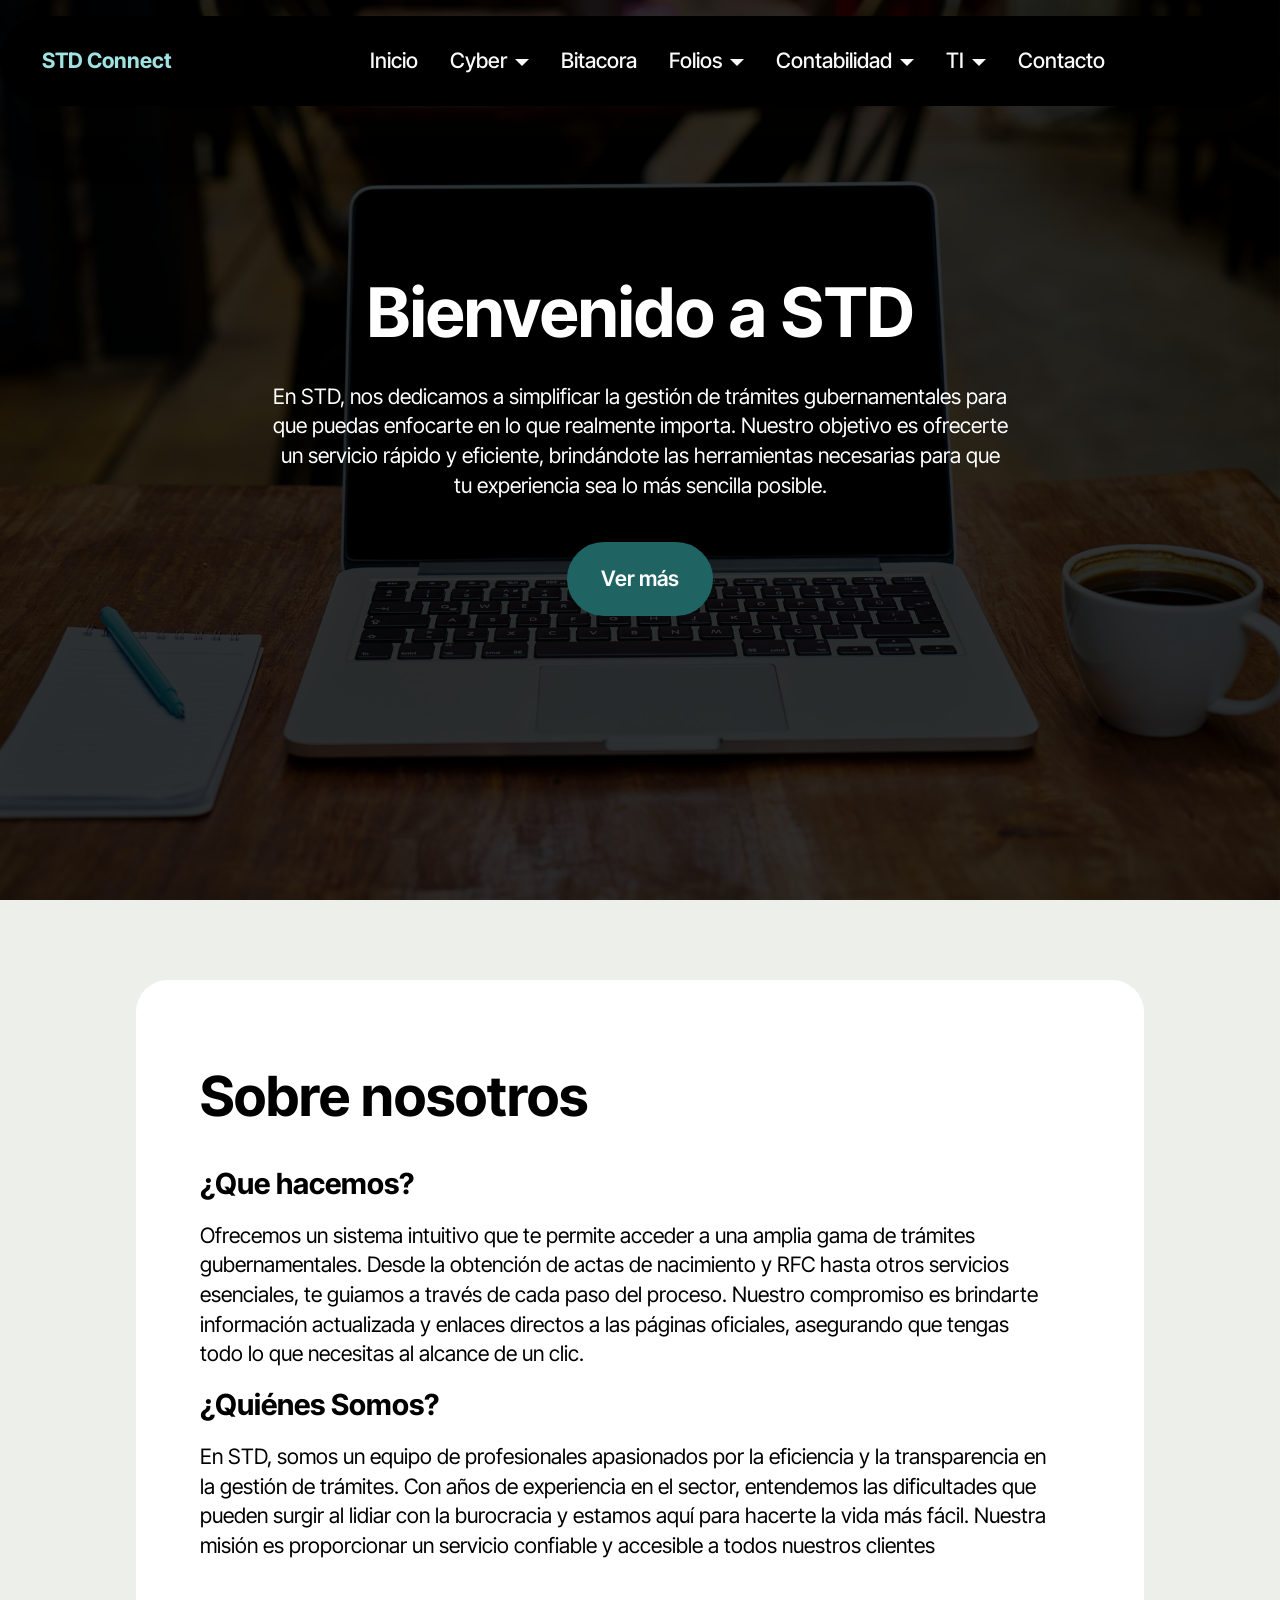
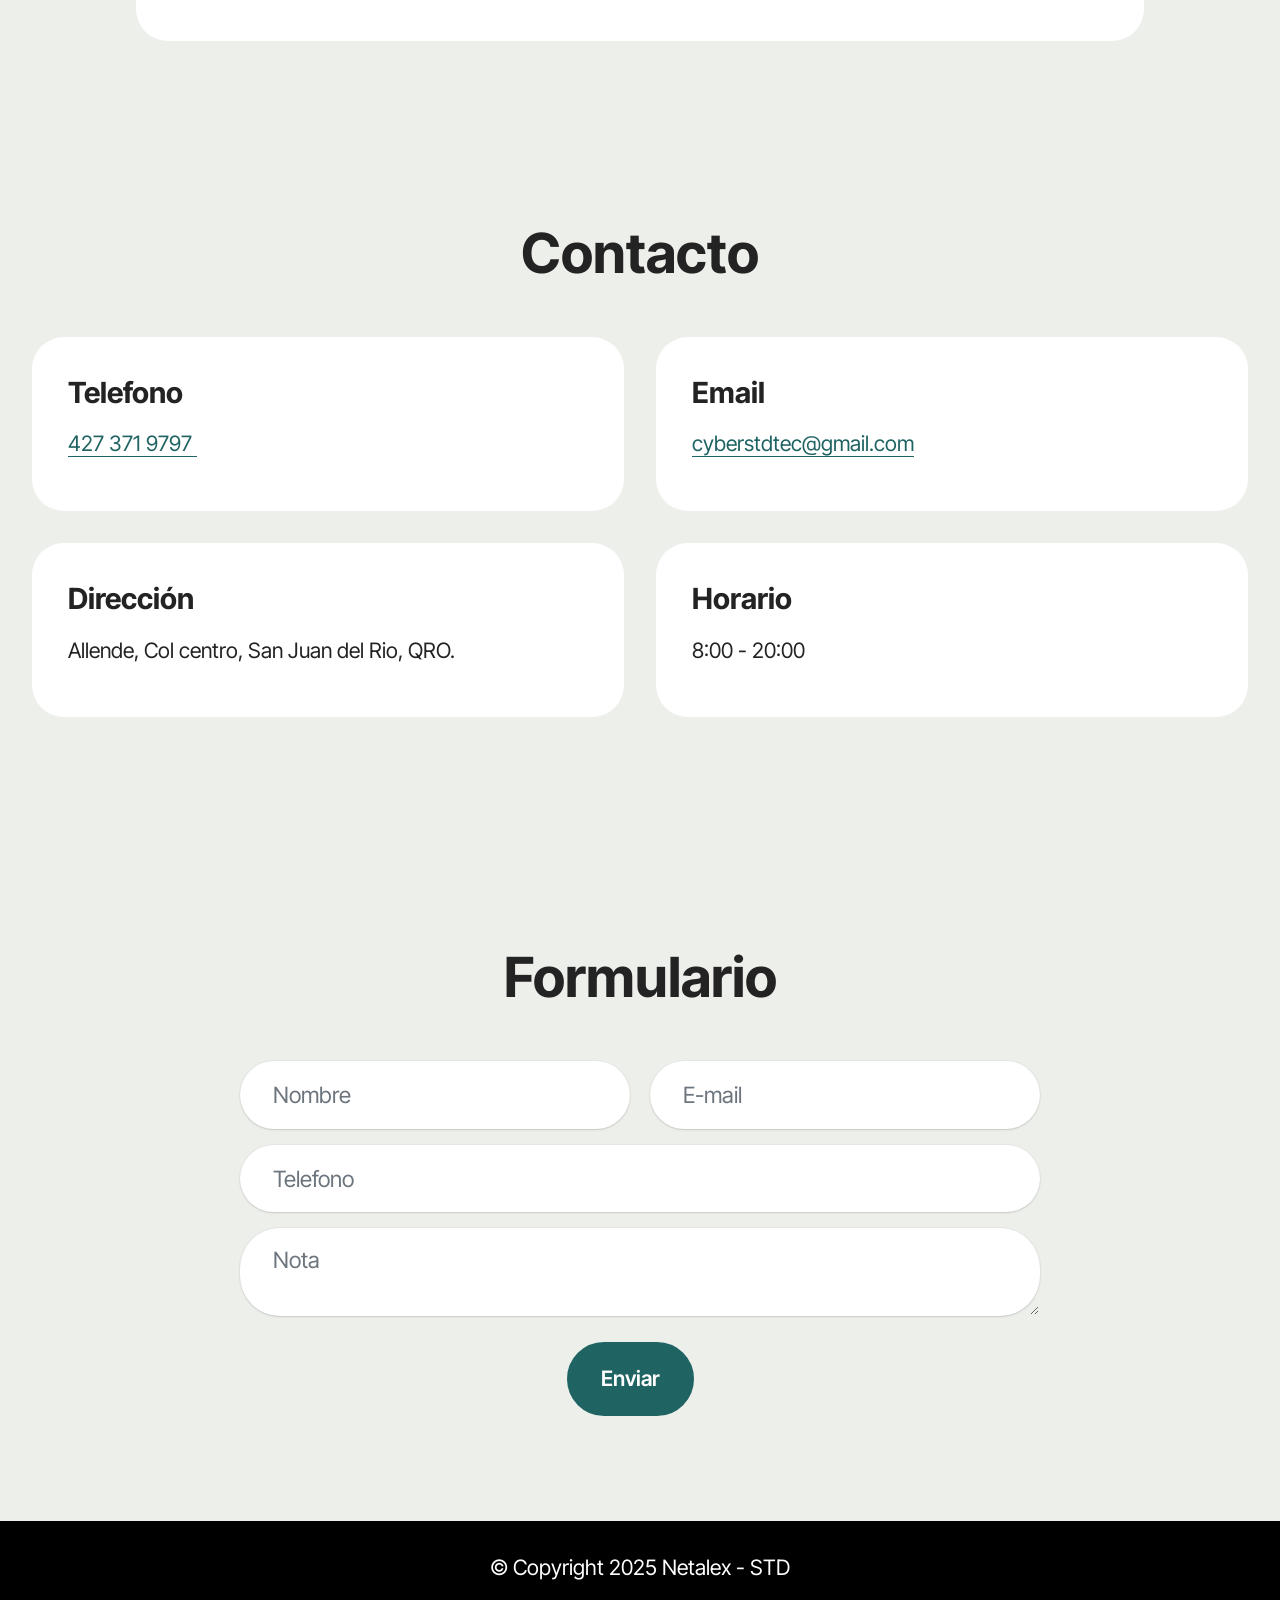
==== page1.html @ c2461769 "create github pages" ====
<!DOCTYPE html>
<html  >
<head>
  <!-- Site made with Mobirise Website Builder v5.9.18, https://mobirise.com -->
  <meta charset="UTF-8">
  <meta http-equiv="X-UA-Compatible" content="IE=edge">
  <meta name="generator" content="Mobirise v5.9.18, mobirise.com">
  <meta name="viewport" content="width=device-width, initial-scale=1, minimum-scale=1">
  <link rel="shortcut icon" href="assets/images/logos-128x128.png" type="image/x-icon">
  <meta name="description" content="">
  
  
  
  <link rel="stylesheet" href="assets/web/assets/mobirise-icons2/mobirise2.css">
  <link rel="stylesheet" href="assets/bootstrap/css/bootstrap.min.css">
  <link rel="stylesheet" href="assets/bootstrap/css/bootstrap-grid.min.css">
  <link rel="stylesheet" href="assets/bootstrap/css/bootstrap-reboot.min.css">
  <link rel="stylesheet" href="assets/parallax/jarallax.css">
  <link rel="stylesheet" href="assets/animatecss/animate.css">
  <link rel="stylesheet" href="assets/dropdown/css/style.css">
  <link rel="stylesheet" href="assets/theme/css/style.css">
  <link rel="preload" href="https://fonts.googleapis.com/css?family=Inter+Tight:100,200,300,400,500,600,700,800,900,100i,200i,300i,400i,500i,600i,700i,800i,900i&display=swap" as="style" onload="this.onload=null;this.rel='stylesheet'">
  <noscript><link rel="stylesheet" href="https://fonts.googleapis.com/css?family=Inter+Tight:100,200,300,400,500,600,700,800,900,100i,200i,300i,400i,500i,600i,700i,800i,900i&display=swap"></noscript>
  <link rel="preload" as="style" href="assets/mobirise/css/mbr-additional.css?v=vUhZ4S"><link rel="stylesheet" href="assets/mobirise/css/mbr-additional.css?v=vUhZ4S" type="text/css">

  
  
  
</head>
<body>
  
  <section data-bs-version="5.1" class="menu menu1 cid-upYDsikl77" once="menu" id="menu01-b">
	

	<nav class="navbar navbar-dropdown navbar-fixed-top navbar-expand-lg">
		<div class="container">
			<div class="navbar-brand">
				
				<span class="navbar-caption-wrap"><a class="navbar-caption text-warning display-4">STD Connect</a></span>
			</div>
			<button class="navbar-toggler" type="button" data-toggle="collapse" data-bs-toggle="collapse" data-target="#navbarSupportedContent" data-bs-target="#navbarSupportedContent" aria-controls="navbarNavAltMarkup" aria-expanded="false" aria-label="Toggle navigation">
				<div class="hamburger">
					<span></span>
					<span></span>
					<span></span>
					<span></span>
				</div>
			</button>
			<div class="collapse navbar-collapse" id="navbarSupportedContent">
				<ul class="navbar-nav nav-dropdown nav-right" data-app-modern-menu="true"><li class="nav-item"><a class="nav-link link show text-white text-primary display-4" href="index.html#header05-k">Inicio</a></li><li class="nav-item dropdown open">
						<a class="nav-link link text-white dropdown-toggle show display-4" href="https://mobiri.se" aria-expanded="true" data-toggle="dropdown-submenu" data-bs-toggle="dropdown" data-bs-auto-close="outside">Cyber</a><div class="dropdown-menu show" aria-labelledby="dropdown-927" data-bs-popper="none"><a class="text-white dropdown-item text-primary display-4" href="https://cyberstdtec.github.io/STD-Tramites.io/" target="_blank">Tramilink</a><a class="text-white dropdown-item text-primary display-4" href="page2.html" target="_blank">Netaleex</a></div>
					</li>
					<li class="nav-item"><a class="nav-link link text-white text-primary display-4" href="page2.html" aria-expanded="false" target="_blank">Bitacora</a></li><li class="nav-item dropdown"><a class="nav-link link text-white dropdown-toggle display-4" href="https://mobiri.se" data-toggle="dropdown-submenu" data-bs-toggle="dropdown" data-bs-auto-close="outside" aria-expanded="false">Folios</a><div class="dropdown-menu" aria-labelledby="dropdown-871"><a class="show text-white dropdown-item text-primary display-4" href="page2.html">Bitacora Folios</a><a class="show text-white dropdown-item text-primary display-4" href="https://docs.google.com/forms/d/e/1FAIpQLSf7NbTYxLDJUJ9R2FNIMrjNd4ynzIpmFrBCS4gv2vOKRI_Ejw/viewform" target="_blank">Formulario</a></div></li><li class="nav-item dropdown"><a class="nav-link link text-white dropdown-toggle display-4" href="https://mobiri.se" data-toggle="dropdown-submenu" data-bs-toggle="dropdown" data-bs-auto-close="outside" aria-expanded="false">Contabilidad</a><div class="dropdown-menu" aria-labelledby="dropdown-160"><a class="show text-white dropdown-item text-primary display-4" href="page2.html">Reportes</a></div></li><li class="nav-item dropdown"><a class="nav-link link dropdown-toggle text-white display-4" href="https://mobiri.se" data-toggle="dropdown-submenu" data-bs-toggle="dropdown" data-bs-auto-close="outside" aria-expanded="false">TI</a><div class="dropdown-menu" aria-labelledby="dropdown-695"><a class="show dropdown-item text-white text-primary display-4" href="page2.html">Generador de cotizaciones</a><a class="show dropdown-item text-white text-primary display-4" href="page2.html">Gestión de proveedores</a><a class="show dropdown-item text-white text-primary display-4" href="page2.html">Seguimiento de Pedidos</a></div></li><li class="nav-item"><a class="nav-link link show text-white text-primary display-4" href="index.html#contacts02-l">Contacto</a></li></ul>
				
				
			</div>
		</div>
	</nav>
</section>

<section data-bs-version="5.1" class="header09 startm5 cid-upYDsjyNje mbr-fullscreen mbr-parallax-background" id="header09-c">	
    
	<div class="mbr-overlay" style="opacity: 0.8; background-color: rgb(0, 0, 0);"></div>
	
	<div class="container-fluid">
		<div class="row">
			<div class="content-wrap col-12 col-md-8">
				<h1 class="mbr-section-title mbr-fonts-style mbr-white mb-4 display-1"><strong>Bienvenido a STD</strong></h1>
				
				<p class="mbr-fonts-style mbr-text mbr-white mb-4 display-7">En STD, nos dedicamos a simplificar la gestión de trámites gubernamentales para que puedas enfocarte en lo que realmente importa. Nuestro objetivo es ofrecerte un servicio rápido y eficiente, brindándote las herramientas necesarias para que tu experiencia sea lo más sencilla posible.</p>
				<div class="mbr-section-btn"><a class="btn btn-primary display-7" href="index.html#article07-8">Ver más</a></div>
			</div>
		</div>
	</div>
</section>

<section data-bs-version="5.1" class="article07 cid-upYDskMJR7" id="article07-d">
  

  
  
  <div class="container">
    <div class="row justify-content-center">
      <div class="card col-md-12 col-lg-10">
        <div class="card-wrapper">
          <h3 class="card-title mbr-fonts-style mbr-white mt-3 mb-4 display-2">
            <strong>Sobre nosotros</strong></h3>
          <div class="row card-box align-left">
            <div class="item features-without-image col-12">
              <div class="item-wrapper">
                <h4 class="mbr-section-subtitle mbr-fonts-style mb-3 display-5">
                  <strong>¿Que hacemos?</strong></h4>
                <p class="mbr-text mbr-fonts-style display-7">
                  Ofrecemos un sistema intuitivo que te permite acceder a una amplia gama de trámites gubernamentales. Desde la obtención de actas de nacimiento y RFC hasta otros servicios esenciales, te guiamos a través de cada paso del proceso. Nuestro compromiso es brindarte información actualizada y enlaces directos a las páginas oficiales, asegurando que tengas todo lo que necesitas al alcance de un clic.
                </p>
              </div>
            </div>
            <div class="item features-without-image col-12">
              <div class="item-wrapper">
                <h4 class="mbr-section-subtitle mbr-fonts-style mb-3 display-5"><strong>¿Quiénes Somos?</strong></h4>
                <p class="mbr-text mbr-fonts-style display-7">En STD, somos un equipo de profesionales apasionados por la eficiencia y la transparencia en la gestión de trámites. Con años de experiencia en el sector, entendemos las dificultades que pueden surgir al lidiar con la burocracia y estamos aquí para hacerte la vida más fácil. Nuestra misión es proporcionar un servicio confiable y accesible a todos nuestros clientes</p>
              </div>
            </div>
            
            
          </div>
          
        </div>
      </div>
    </div>
  </div>
</section>

<section data-bs-version="5.1" class="contacts01 cid-upYDslKekl" id="contacts01-e">
    

    
    
    <div class="container">
        <div class="row justify-content-center">
            <div class="col-12 content-head">
                <div class="mbr-section-head mb-5">
                    <h3 class="mbr-section-title mbr-fonts-style align-center mb-0 display-2">
                        <strong>Contacto</strong></h3>
                    
                </div>
            </div>
        </div>
        <div class="row">
            <div class="item features-without-image col-12 col-md-6 active">
                <div class="item-wrapper">
                    <div class="text-wrapper">
                        <h6 class="card-title mbr-fonts-style mb-3 display-5">
                            <strong>Telefono</strong></h6>
                        <p class="mbr-text mbr-fonts-style display-7"><a href="https://wa.me/524273719797" class="text-primary">427 371 9797&nbsp;</a></p>
                    </div>
                </div>
            </div>
            <div class="item features-without-image col-12 col-md-6">
                <div class="item-wrapper">
                    <div class="text-wrapper">
                        <h6 class="card-title mbr-fonts-style mb-3 display-5">
                            <strong>Email</strong>
                        </h6>
                        <p class="mbr-text mbr-fonts-style display-7"><a href="mailto:cyberstdtec@gmail.com" class="text-primary">cyberstdtec@gmail.com</a></p>
                    </div>
                </div>
            </div>
            <div class="item features-without-image col-12 col-md-6">
                <div class="item-wrapper">
                    <div class="text-wrapper">
                        <h6 class="card-title mbr-fonts-style mb-3 display-5">
                            <strong>Dirección</strong></h6>
                        <p class="mbr-text mbr-fonts-style display-7">
                            Allende, Col centro, San Juan del Rio, QRO.</p>
                    </div>
                </div>
            </div>
            <div class="item features-without-image col-12 col-md-6">
                <div class="item-wrapper">
                    <div class="text-wrapper">
                        <h6 class="card-title mbr-fonts-style mb-3 display-5"><strong>Horario</strong></h6>
                        <p class="mbr-text mbr-fonts-style display-7">8:00 - 20:00</p>
                    </div>
                </div>
            </div>
        </div>
    </div>
</section>

<section data-bs-version="5.1" class="form5 cid-upYDsmHbOY" id="form02-f">
    
    
    <div class="container">
        <div class="row justify-content-center">
            <div class="col-12 content-head">
                <div class="mbr-section-head mb-5">
                    <h3 class="mbr-section-title mbr-fonts-style align-center mb-0 display-2">
                        <strong>Formulario</strong></h3>
                    
                </div>
            </div>
        </div>
        <div class="row justify-content-center">
            <div class="col-lg-8 mx-auto mbr-form" data-form-type="formoid">
                <form action="https://mobirise.eu/" method="POST" class="mbr-form form-with-styler" data-form-title="Form Name"><input type="hidden" name="email" data-form-email="true" value="hjL+CNQNhv+HHjyI36DGpW7/Uik4x2Eq7GL7KI+/tzzMbk7F/u6OxKvKTYfAaegZ2nQxzKpySIQmFE1MMETiCrkO33kbu6inEKcUAXovIfw4l/Yo+h2uBnaeqpIKtRt6">
                    <div class="row">
                        <div hidden="hidden" data-form-alert="" class="alert alert-success col-12">Gracias por ponerte en contacto con nosotros, en breve nos comunicaremos contigo.</div>
                        <div hidden="hidden" data-form-alert-danger="" class="alert alert-danger col-12">
                            Oops...! some problem!
                        </div>
                    </div>
                    <div class="dragArea row">
                        <div class="col-md col-sm-12 form-group mb-3" data-for="name">
                            <input type="text" name="name" placeholder="Nombre" data-form-field="name" class="form-control" value="" id="name-form02-f">
                        </div>
                        <div class="col-md col-sm-12 form-group mb-3" data-for="email">
                            <input type="email" name="email" placeholder="E-mail" data-form-field="email" class="form-control" value="" id="email-form02-f">
                        </div>
                        <div class="col-12 form-group mb-3" data-for="phone">
                            <input type="tel" name="phone" placeholder="Telefono" data-form-field="phone" class="form-control" value="" id="phone-form02-f">
                        </div>
                        <div class="col-12 form-group mb-3" data-for="textarea">
                            <textarea name="textarea" placeholder="Nota" data-form-field="textarea" class="form-control" id="textarea-form02-f"></textarea>
                        </div>
                        <div class="col-lg-12 col-md-12 col-sm-12 align-center mbr-section-btn"><button type="submit" class="btn btn-primary display-7">Enviar</button></div>
                    </div>
                </form>
            </div>
        </div>
    </div>
</section>

<section data-bs-version="5.1" class="footer4 cid-upYDsnDfOE" once="footers" id="footer04-g">

    

    

    <div class="container">
        <div class="media-container-row align-center mbr-white">
            <div class="col-12">
                <p class="mbr-text mb-0 mbr-fonts-style display-7">
                    © Copyright 2025 Netalex - STD</p>
            </div>
        </div>
    </div>
</section><section class="display-7" style="padding: 0;align-items: center;justify-content: center;flex-wrap: wrap;    align-content: center;display: flex;position: relative;height: 4rem;"><a href="https://mobiri.se/3147832" style="flex: 1 1;height: 4rem;position: absolute;width: 100%;z-index: 1;"><img alt="" style="height: 4rem;" src="[data-uri]"></a><p style="margin: 0;text-align: center;" class="display-7">&#8204;</p><a style="z-index:1" href="https://mobirise.com/offline-website-builder.html">Offline Website Builder</a></section><script src="assets/bootstrap/js/bootstrap.bundle.min.js"></script>  <script src="assets/parallax/jarallax.js"></script>  <script src="assets/smoothscroll/smooth-scroll.js"></script>  <script src="assets/ytplayer/index.js"></script>  <script src="assets/dropdown/js/navbar-dropdown.js"></script>  <script src="assets/theme/js/script.js"></script>  <script src="assets/formoid/formoid.min.js"></script>  
  
  
 <div id="scrollToTop" class="scrollToTop mbr-arrow-up"><a style="text-align: center;"><i class="mbr-arrow-up-icon mbr-arrow-up-icon-cm cm-icon cm-icon-smallarrow-up"></i></a></div>
    <input name="animation" type="hidden">
  </body>
</html>
---- assets/web/assets/mobirise-icons2/mobirise2.css ----
@font-face {
  font-family: 'Moririse2';
  font-display: swap;
  src:  url('mobirise2.eot?f2bix4');
  src:  url('mobirise2.eot?f2bix4#iefix') format('embedded-opentype'),
    url('mobirise2.ttf?f2bix4') format('truetype'),
    url('mobirise2.woff?f2bix4') format('woff'),
    url('mobirise2.svg?f2bix4#mobirise2') format('svg');
  font-weight: normal;
  font-style: normal;
}

[class^="mobi-"], [class*=" mobi-"] {
  /* use !important to prevent issues with browser extensions that change fonts */
  font-family: 'Moririse2' !important;
  speak: none;
  font-style: normal;
  font-weight: normal;
  font-variant: normal;
  text-transform: none;
  line-height: 1;

  /* Better Font Rendering =========== */
  -webkit-font-smoothing: antialiased;
  -moz-osx-font-smoothing: grayscale;
}

.mobi-mbri-add-submenu:before {
  content: "\e900";
}
.mobi-mbri-alert:before {
  content: "\e901";
}
.mobi-mbri-align-center:before {
  content: "\e902";
}
.mobi-mbri-align-justify:before {
  content: "\e903";
}
.mobi-mbri-align-left:before {
  content: "\e904";
}
.mobi-mbri-align-right:before {
  content: "\e905";
}
.mobi-mbri-android:before {
  content: "\e906";
}
.mobi-mbri-apple:before {
  content: "\e907";
}
.mobi-mbri-arrow-down:before {
  content: "\e908";
}
.mobi-mbri-arrow-next:before {
  content: "\e909";
}
.mobi-mbri-arrow-prev:before {
  content: "\e90a";
}
.mobi-mbri-arrow-up:before {
  content: "\e90b";
}
.mobi-mbri-bold:before {
  content: "\e90c";
}
.mobi-mbri-bookmark:before {
  content: "\e90d";
}
.mobi-mbri-bootstrap:before {
  content: "\e90e";
}
.mobi-mbri-briefcase:before {
  content: "\e90f";
}
.mobi-mbri-browse:before {
  content: "\e910";
}
.mobi-mbri-bulleted-list:before {
  content: "\e911";
}
.mobi-mbri-calendar:before {
  content: "\e912";
}
.mobi-mbri-camera:before {
  content: "\e913";
}
.mobi-mbri-cart-add:before {
  content: "\e914";
}
.mobi-mbri-cart-full:before {
  content: "\e915";
}
.mobi-mbri-cash:before {
  content: "\e916";
}
.mobi-mbri-change-style:before {
  content: "\e917";
}
.mobi-mbri-chat:before {
  content: "\e918";
}
.mobi-mbri-clock:before {
  content: "\e919";
}
.mobi-mbri-close:before {
  content: "\e91a";
}
.mobi-mbri-cloud:before {
  content: "\e91b";
}
.mobi-mbri-code:before {
  content: "\e91c";
}
.mobi-mbri-contact-form:before {
  content: "\e91d";
}
.mobi-mbri-credit-card:before {
  content: "\e91e";
}
.mobi-mbri-cursor-click:before {
  content: "\e91f";
}
.mobi-mbri-cust-feedback:before {
  content: "\e920";
}
.mobi-mbri-database:before {
  content: "\e921";
}
.mobi-mbri-delivery:before {
  content: "\e922";
}
.mobi-mbri-desktop:before {
  content: "\e923";
}
.mobi-mbri-devices:before {
  content: "\e924";
}
.mobi-mbri-down:before {
  content: "\e925";
}
.mobi-mbri-download-2:before {
  content: "\e926";
}
.mobi-mbri-download:before {
  content: "\e927";
}
.mobi-mbri-drag-n-drop-2:before {
  content: "\e928";
}
.mobi-mbri-drag-n-drop:before {
  content: "\e929";
}
.mobi-mbri-edit-2:before {
  content: "\e92a";
}
.mobi-mbri-edit:before {
  content: "\e92b";
}
.mobi-mbri-error:before {
  content: "\e92c";
}
.mobi-mbri-extension:before {
  content: "\e92d";
}
.mobi-mbri-features:before {
  content: "\e92e";
}
.mobi-mbri-file:before {
  content: "\e92f";
}
.mobi-mbri-flag:before {
  content: "\e930";
}
.mobi-mbri-folder:before {
  content: "\e931";
}
.mobi-mbri-gift:before {
  content: "\e932";
}
.mobi-mbri-github:before {
  content: "\e933";
}
.mobi-mbri-globe-2:before {
  content: "\e934";
}
.mobi-mbri-globe:before {
  content: "\e935";
}
.mobi-mbri-growing-chart:before {
  content: "\e936";
}
.mobi-mbri-hearth:before {
  content: "\e937";
}
.mobi-mbri-help:before {
  content: "\e938";
}
.mobi-mbri-home:before {
  content: "\e939";
}
.mobi-mbri-hot-cup:before {
  content: "\e93a";
}
.mobi-mbri-idea:before {
  content: "\e93b";
}
.mobi-mbri-image-gallery:before {
  content: "\e93c";
}
.mobi-mbri-image-slider:before {
  content: "\e93d";
}
.mobi-mbri-info:before {
  content: "\e93e";
}
.mobi-mbri-italic:before {
  content: "\e93f";
}
.mobi-mbri-key:before {
  content: "\e940";
}
.mobi-mbri-laptop:before {
  content: "\e941";
}
.mobi-mbri-layers:before {
  content: "\e942";
}
.mobi-mbri-left-right:before {
  content: "\e943";
}
.mobi-mbri-left:before {
  content: "\e944";
}
.mobi-mbri-letter:before {
  content: "\e945";
}
.mobi-mbri-like:before {
  content: "\e946";
}
.mobi-mbri-link:before {
  content: "\e947";
}
.mobi-mbri-lock:before {
  content: "\e948";
}
.mobi-mbri-login:before {
  content: "\e949";
}
.mobi-mbri-logout:before {
  content: "\e94a";
}
.mobi-mbri-magic-stick:before {
  content: "\e94b";
}
.mobi-mbri-map-pin:before {
  content: "\e94c";
}
.mobi-mbri-menu:before {
  content: "\e94d";
}
.mobi-mbri-mobile-2:before {
  content: "\e94e";
}
.mobi-mbri-mobile-horizontal:before {
  content: "\e94f";
}
.mobi-mbri-mobile:before {
  content: "\e950";
}
.mobi-mbri-mobirise:before {
  content: "\e951";
}
.mobi-mbri-more-horizontal:before {
  content: "\e952";
}
.mobi-mbri-more-vertical:before {
  content: "\e953";
}
.mobi-mbri-music:before {
  content: "\e954";
}
.mobi-mbri-new-file:before {
  content: "\e955";
}
.mobi-mbri-numbered-list:before {
  content: "\e956";
}
.mobi-mbri-opened-folder:before {
  content: "\e957";
}
.mobi-mbri-pages:before {
  content: "\e958";
}
.mobi-mbri-paper-plane:before {
  content: "\e959";
}
.mobi-mbri-paperclip:before {
  content: "\e95a";
}
.mobi-mbri-phone:before {
  content: "\e95b";
}
.mobi-mbri-photo:before {
  content: "\e95c";
}
.mobi-mbri-photos:before {
  content: "\e95d";
}
.mobi-mbri-pin:before {
  content: "\e95e";
}
.mobi-mbri-play:before {
  content: "\e95f";
}
.mobi-mbri-plus:before {
  content: "\e960";
}
.mobi-mbri-preview:before {
  content: "\e961";
}
.mobi-mbri-print:before {
  content: "\e962";
}
.mobi-mbri-protect:before {
  content: "\e963";
}
.mobi-mbri-question:before {
  content: "\e964";
}
.mobi-mbri-quote-left:before {
  content: "\e965";
}
.mobi-mbri-quote-right:before {
  content: "\e966";
}
.mobi-mbri-redo:before {
  content: "\e967";
}
.mobi-mbri-refresh:before {
  content: "\e968";
}
.mobi-mbri-responsive-2:before {
  content: "\e969";
}
.mobi-mbri-responsive:before {
  content: "\e96a";
}
.mobi-mbri-right:before {
  content: "\e96b";
}
.mobi-mbri-rocket:before {
  content: "\e96c";
}
.mobi-mbri-sad-face:before {
  content: "\e96d";
}
.mobi-mbri-sale:before {
  content: "\e96e";
}
.mobi-mbri-save:before {
  content: "\e96f";
}
.mobi-mbri-search:before {
  content: "\e970";
}
.mobi-mbri-setting-2:before {
  content: "\e971";
}
.mobi-mbri-setting-3:before {
  content: "\e972";
}
.mobi-mbri-setting:before {
  content: "\e973";
}
.mobi-mbri-share:before {
  content: "\e974";
}
.mobi-mbri-shopping-bag:before {
  content: "\e975";
}
.mobi-mbri-shopping-basket:before {
  content: "\e976";
}
.mobi-mbri-shopping-cart:before {
  content: "\e977";
}
.mobi-mbri-sites:before {
  content: "\e978";
}
.mobi-mbri-smile-face:before {
  content: "\e979";
}
.mobi-mbri-speed:before {
  content: "\e97a";
}
.mobi-mbri-star:before {
  content: "\e97b";
}
.mobi-mbri-success:before {
  content: "\e97c";
}
.mobi-mbri-sun:before {
  content: "\e97d";
}
.mobi-mbri-sun2:before {
  content: "\e97e";
}
.mobi-mbri-tablet-vertical:before {
  content: "\e97f";
}
.mobi-mbri-tablet:before {
  content: "\e980";
}
.mobi-mbri-target:before {
  content: "\e981";
}
.mobi-mbri-timer:before {
  content: "\e982";
}
.mobi-mbri-to-ftp:before {
  content: "\e983";
}
.mobi-mbri-to-local-drive:before {
  content: "\e984";
}
.mobi-mbri-touch-swipe:before {
  content: "\e985";
}
.mobi-mbri-touch:before {
  content: "\e986";
}
.mobi-mbri-trash:before {
  content: "\e987";
}
.mobi-mbri-underline:before {
  content: "\e988";
}
.mobi-mbri-undo:before {
  content: "\e989";
}
.mobi-mbri-unlink:before {
  content: "\e98a";
}
.mobi-mbri-unlock:before {
  content: "\e98b";
}
.mobi-mbri-up-down:before {
  content: "\e98c";
}
.mobi-mbri-up:before {
  content: "\e98d";
}
.mobi-mbri-update:before {
  content: "\e98e";
}
.mobi-mbri-upload-2:before {
  content: "\e98f";
}
.mobi-mbri-upload:before {
  content: "\e990";
}
.mobi-mbri-user-2:before {
  content: "\e991";
}
.mobi-mbri-user:before {
  content: "\e992";
}
.mobi-mbri-users:before {
  content: "\e993";
}
.mobi-mbri-video-play:before {
  content: "\e994";
}
.mobi-mbri-video:before {
  content: "\e995";
}
.mobi-mbri-watch:before {
  content: "\e996";
}
.mobi-mbri-website-theme-2:before {
  content: "\e997";
}
.mobi-mbri-website-theme:before {
  content: "\e998";
}
.mobi-mbri-wifi:before {
  content: "\e999";
}
.mobi-mbri-windows:before {
  content: "\e99a";
}
.mobi-mbri-zoom-in:before {
  content: "\e99b";
}
.mobi-mbri-zoom-out:before {
  content: "\e99c";
}
---- assets/parallax/jarallax.css ----
.jarallax {
    position: relative;
    z-index: 0;
}
.jarallax > .jarallax-img {
    position: absolute;
    object-fit: cover;
    /* support for plugin https://github.com/bfred-it/object-fit-images */
    font-family: 'object-fit: cover;';
    top: 0;
    left: 0;
    width: 100%;
    height: 100%;
    z-index: -1;
}
---- assets/dropdown/css/style.css ----
.navbar-dropdown {
  left: 0;
  padding: 0;
  position: absolute;
  right: 0;
  top: 0;
  transition: all 0.45s ease;
  z-index: 1030;
  background: #282828; }
  .navbar-dropdown .navbar-logo {
    margin-right: 0.8rem;
    transition: margin 0.3s ease-in-out;
    vertical-align: middle; }
    .navbar-dropdown .navbar-logo img {
      height: 3.125rem;
      transition: all 0.3s ease-in-out; }
    .navbar-dropdown .navbar-logo.mbr-iconfont {
      font-size: 3.125rem;
      line-height: 3.125rem; }
  .navbar-dropdown .navbar-caption {
    font-weight: 700;
    white-space: normal;
    vertical-align: -4px;
    line-height: 3.125rem !important; }
    .navbar-dropdown .navbar-caption, .navbar-dropdown .navbar-caption:hover {
      color: inherit;
      text-decoration: none; }
  .navbar-dropdown .mbr-iconfont + .navbar-caption {
    vertical-align: -1px; }
  .navbar-dropdown.navbar-fixed-top {
    position: fixed; }
  .navbar-dropdown .navbar-brand span {
    vertical-align: -4px; }
  .navbar-dropdown.bg-color.transparent {
    background: none; }
  .navbar-dropdown.navbar-short .navbar-brand {
    padding: 0.625rem 0; }
    .navbar-dropdown.navbar-short .navbar-brand span {
      vertical-align: -1px; }
  .navbar-dropdown.navbar-short .navbar-caption {
    line-height: 2.375rem !important;
    vertical-align: -2px; }
  .navbar-dropdown.navbar-short .navbar-logo {
    margin-right: 0.5rem; }
    .navbar-dropdown.navbar-short .navbar-logo img {
      height: 2.375rem; }
    .navbar-dropdown.navbar-short .navbar-logo.mbr-iconfont {
      font-size: 2.375rem;
      line-height: 2.375rem; }
  .navbar-dropdown.navbar-short .mbr-table-cell {
    height: 3.625rem; }
  .navbar-dropdown .navbar-close {
    left: 0.6875rem;
    position: fixed;
    top: 0.75rem;
    z-index: 1000; }
  .navbar-dropdown .hamburger-icon {
    content: "";
    display: inline-block;
    vertical-align: middle;
    width: 16px;
    -webkit-box-shadow: 0 -6px 0 1px #282828,0 0 0 1px #282828,0 6px 0 1px #282828;
    -moz-box-shadow: 0 -6px 0 1px #282828,0 0 0 1px #282828,0 6px 0 1px #282828;
    box-shadow: 0 -6px 0 1px #282828,0 0 0 1px #282828,0 6px 0 1px #282828; }

.dropdown-menu .dropdown-toggle[data-toggle="dropdown-submenu"]::after {
  border-bottom: 0.35em solid transparent;
  border-left: 0.35em solid;
  border-right: 0;
  border-top: 0.35em solid transparent;
  margin-left: 0.3rem; }

.dropdown-menu .dropdown-item:focus {
  outline: 0; }

.nav-dropdown {
  font-size: 0.75rem;
  font-weight: 500;
  height: auto !important; }
  .nav-dropdown .nav-btn {
    padding-left: 1rem; }
  .nav-dropdown .link {
    margin: .667em 1.667em;
    font-weight: 500;
    padding: 0;
    transition: color .2s ease-in-out; }
    .nav-dropdown .link.dropdown-toggle {
      margin-right: 2.583em; }
      .nav-dropdown .link.dropdown-toggle::after {
        margin-left: .25rem;
        border-top: 0.35em solid;
        border-right: 0.35em solid transparent;
        border-left: 0.35em solid transparent;
        border-bottom: 0; }
      .nav-dropdown .link.dropdown-toggle[aria-expanded="true"] {
        margin: 0;
        padding: 0.667em 3.263em  0.667em 1.667em; }
  .nav-dropdown .link::after,
  .nav-dropdown .dropdown-item::after {
    color: inherit; }
  .nav-dropdown .btn {
    font-size: 0.75rem;
    font-weight: 700;
    letter-spacing: 0;
    margin-bottom: 0;
    padding-left: 1.25rem;
    padding-right: 1.25rem; }
  .nav-dropdown .dropdown-menu {
    border-radius: 0;
    border: 0;
    left: 0;
    margin: 0;
    padding-bottom: 1.25rem;
    padding-top: 1.25rem;
    position: relative; }
  .nav-dropdown .dropdown-submenu {
    margin-left: 0.125rem;
    top: 0; }
  .nav-dropdown .dropdown-item {
    font-weight: 500;
    line-height: 2;
    padding: 0.3846em 4.615em 0.3846em 1.5385em;
    position: relative;
    transition: color .2s ease-in-out, background-color .2s ease-in-out; }
    .nav-dropdown .dropdown-item::after {
      margin-top: -0.3077em;
      position: absolute;
      right: 1.1538em;
      top: 50%; }
    .nav-dropdown .dropdown-item:focus, .nav-dropdown .dropdown-item:hover {
      background: none; }

@media (max-width: 767px) {
  .nav-dropdown.navbar-toggleable-sm {
    bottom: 0;
    display: none;
    left: 0;
    overflow-x: hidden;
    position: fixed;
    top: 0;
    transform: translateX(-100%);
    -ms-transform: translateX(-100%);
    -webkit-transform: translateX(-100%);
    width: 18.75rem;
    z-index: 999; } }
.nav-dropdown.navbar-toggleable-xl {
  bottom: 0;
  display: none;
  left: 0;
  overflow-x: hidden;
  position: fixed;
  top: 0;
  transform: translateX(-100%);
  -ms-transform: translateX(-100%);
  -webkit-transform: translateX(-100%);
  width: 18.75rem;
  z-index: 999; }

.nav-dropdown-sm {
  display: block !important;
  overflow-x: hidden;
  overflow: auto;
  padding-top: 3.875rem; }
  .nav-dropdown-sm::after {
    content: "";
    display: block;
    height: 3rem;
    width: 100%; }
  .nav-dropdown-sm.collapse.in ~ .navbar-close {
    display: block !important; }
  .nav-dropdown-sm.collapsing, .nav-dropdown-sm.collapse.in {
    transform: translateX(0);
    -ms-transform: translateX(0);
    -webkit-transform: translateX(0);
    transition: all 0.25s ease-out;
    -webkit-transition: all 0.25s ease-out;
    background: #282828; }
  .nav-dropdown-sm.collapsing[aria-expanded="false"] {
    transform: translateX(-100%);
    -ms-transform: translateX(-100%);
    -webkit-transform: translateX(-100%); }
  .nav-dropdown-sm .nav-item {
    display: block;
    margin-left: 0 !important;
    padding-left: 0; }
  .nav-dropdown-sm .link,
  .nav-dropdown-sm .dropdown-item {
    border-top: 1px dotted rgba(255, 255, 255, 0.1);
    font-size: 0.8125rem;
    line-height: 1.6;
    margin: 0 !important;
    padding: 0.875rem 2.4rem 0.875rem 1.5625rem !important;
    position: relative;
    white-space: normal; }
    .nav-dropdown-sm .link:focus, .nav-dropdown-sm .link:hover,
    .nav-dropdown-sm .dropdown-item:focus,
    .nav-dropdown-sm .dropdown-item:hover {
      background: rgba(0, 0, 0, 0.2) !important;
      color: #c0a375; }
  .nav-dropdown-sm .nav-btn {
    position: relative;
    padding: 1.5625rem 1.5625rem 0 1.5625rem; }
    .nav-dropdown-sm .nav-btn::before {
      border-top: 1px dotted rgba(255, 255, 255, 0.1);
      content: "";
      left: 0;
      position: absolute;
      top: 0;
      width: 100%; }
    .nav-dropdown-sm .nav-btn + .nav-btn {
      padding-top: 0.625rem; }
      .nav-dropdown-sm .nav-btn + .nav-btn::before {
        display: none; }
  .nav-dropdown-sm .btn {
    padding: 0.625rem 0; }
  .nav-dropdown-sm .dropdown-toggle[data-toggle="dropdown-submenu"]::after {
    margin-left: .25rem;
    border-top: 0.35em solid;
    border-right: 0.35em solid transparent;
    border-left: 0.35em solid transparent;
    border-bottom: 0; }
  .nav-dropdown-sm .dropdown-toggle[data-toggle="dropdown-submenu"][aria-expanded="true"]::after {
    border-top: 0;
    border-right: 0.35em solid transparent;
    border-left: 0.35em solid transparent;
    border-bottom: 0.35em solid; }
  .nav-dropdown-sm .dropdown-menu {
    margin: 0;
    padding: 0;
    position: relative;
    top: 0;
    left: 0;
    width: 100%;
    border: 0;
    float: none;
    border-radius: 0;
    background: none; }
  .nav-dropdown-sm .dropdown-submenu {
    left: 100%;
    margin-left: 0.125rem;
    margin-top: -1.25rem;
    top: 0; }

.navbar-toggleable-sm .nav-dropdown .dropdown-menu {
  position: absolute; }

.navbar-toggleable-sm .nav-dropdown .dropdown-submenu {
  left: 100%;
  margin-left: 0.125rem;
  margin-top: -1.25rem;
  top: 0; }

.navbar-toggleable-sm.opened .nav-dropdown .dropdown-menu {
  position: relative; }

.navbar-toggleable-sm.opened .nav-dropdown .dropdown-submenu {
  left: 0;
  margin-left: 00rem;
  margin-top: 0rem;
  top: 0; }

.is-builder .nav-dropdown.collapsing {
  transition: none !important; }
---- assets/theme/css/style.css ----
@charset "UTF-8";
section {
  background-color: #ffffff;
}

body {
  font-style: normal;
  line-height: 1.5;
  font-weight: 400;
  color: #232323;
  position: relative;
}

button {
  background-color: transparent;
  border-color: transparent;
}

.embla__button,
.carousel-control {
  background-color: #edefea !important;
  opacity: 0.8 !important;
  color: #464845 !important;
  border-color: #edefea !important;
}

.carousel .close,
.modalWindow .close {
  background-color: #edefea !important;
  color: #464845 !important;
  border-color: #edefea !important;
  opacity: 0.8 !important;
}

.carousel .close:hover,
.modalWindow .close:hover {
  opacity: 1 !important;
}

.carousel-indicators li {
  background-color: #edefea !important;
  border: 2px solid #464845 !important;
}

.carousel-indicators li:hover,
.carousel-indicators li:active {
  opacity: 0.8 !important;
}

.embla__button:hover,
.carousel-control:hover {
  background-color: #edefea !important;
  opacity: 1 !important;
}

.modalWindow-video-container {
  height: 80%;
}

section,
.container,
.container-fluid {
  position: relative;
  word-wrap: break-word;
}

a.mbr-iconfont:hover {
  text-decoration: none;
}

.article .lead p,
.article .lead ul,
.article .lead ol,
.article .lead pre,
.article .lead blockquote {
  margin-bottom: 0;
}

a {
  font-style: normal;
  font-weight: 400;
  cursor: pointer;
}
a, a:hover {
  text-decoration: none;
}

.mbr-section-title {
  font-style: normal;
  line-height: 1.3;
}

.mbr-section-subtitle {
  line-height: 1.3;
}

.mbr-text {
  font-style: normal;
  line-height: 1.7;
}

h1,
h2,
h3,
h4,
h5,
h6,
.display-1,
.display-2,
.display-4,
.display-5,
.display-7,
span,
p,
a {
  line-height: 1;
  word-break: break-word;
  word-wrap: break-word;
  font-weight: 400;
}

b,
strong {
  font-weight: bold;
}

input:-webkit-autofill, input:-webkit-autofill:hover, input:-webkit-autofill:focus, input:-webkit-autofill:active {
  transition-delay: 9999s;
  -webkit-transition-property: background-color, color;
  transition-property: background-color, color;
}

textarea[type=hidden] {
  display: none;
}

section {
  background-position: 50% 50%;
  background-repeat: no-repeat;
  background-size: cover;
}
section .mbr-background-video,
section .mbr-background-video-preview {
  position: absolute;
  bottom: 0;
  left: 0;
  right: 0;
  top: 0;
}

.hidden {
  visibility: hidden;
}

.mbr-z-index20 {
  z-index: 20;
}

/*! Base colors */
.mbr-white {
  color: #ffffff;
}

.mbr-black {
  color: #111111;
}

.mbr-bg-white {
  background-color: #ffffff;
}

.mbr-bg-black {
  background-color: #000000;
}

/*! Text-aligns */
.align-left {
  text-align: left;
}

.align-center {
  text-align: center;
}

.align-right {
  text-align: right;
}

/*! Font-weight  */
.mbr-light {
  font-weight: 300;
}

.mbr-regular {
  font-weight: 400;
}

.mbr-semibold {
  font-weight: 500;
}

.mbr-bold {
  font-weight: 700;
}

/*! Media  */
.media-content {
  flex-basis: 100%;
}

.media-container-row {
  display: flex;
  flex-direction: row;
  flex-wrap: wrap;
  justify-content: center;
  align-content: center;
  align-items: start;
}
.media-container-row .media-size-item {
  width: 400px;
}

.media-container-column {
  display: flex;
  flex-direction: column;
  flex-wrap: wrap;
  justify-content: center;
  align-content: center;
  align-items: stretch;
}
.media-container-column > * {
  width: 100%;
}

@media (min-width: 992px) {
  .media-container-row {
    flex-wrap: nowrap;
  }
}
figure {
  margin-bottom: 0;
  overflow: hidden;
}

figure[mbr-media-size] {
  transition: width 0.1s;
}

img,
iframe {
  display: block;
  width: 100%;
}

.card {
  background-color: transparent;
  border: none;
}

.card-box {
  width: 100%;
}

.card-img {
  text-align: center;
  flex-shrink: 0;
  -webkit-flex-shrink: 0;
}

.media {
  max-width: 100%;
  margin: 0 auto;
}

.mbr-figure {
  align-self: center;
}

.media-container > div {
  max-width: 100%;
}

.mbr-figure img,
.card-img img {
  width: 100%;
}

@media (max-width: 991px) {
  .media-size-item {
    width: auto !important;
  }
  .media {
    width: auto;
  }
  .mbr-figure {
    width: 100% !important;
  }
}
/*! Buttons */
.mbr-section-btn {
  margin-left: -0.6rem;
  margin-right: -0.6rem;
  font-size: 0;
}

.btn {
  font-weight: 600;
  border-width: 1px;
  font-style: normal;
  margin: 0.6rem 0.6rem;
  white-space: normal;
  transition: all 0.2s ease-in-out;
  display: inline-flex;
  align-items: center;
  justify-content: center;
  word-break: break-word;
}

.btn-sm {
  font-weight: 600;
  letter-spacing: 0px;
  transition: all 0.3s ease-in-out;
}

.btn-md {
  font-weight: 600;
  letter-spacing: 0px;
  transition: all 0.3s ease-in-out;
}

.btn-lg {
  font-weight: 600;
  letter-spacing: 0px;
  transition: all 0.3s ease-in-out;
}

.btn-form {
  margin: 0;
}
.btn-form:hover {
  cursor: pointer;
}

nav .mbr-section-btn {
  margin-left: 0rem;
  margin-right: 0rem;
}

/*! Btn icon margin */
.btn .mbr-iconfont,
.btn.btn-sm .mbr-iconfont {
  order: 1;
  cursor: pointer;
  margin-left: 0.5rem;
  vertical-align: sub;
}

.btn.btn-md .mbr-iconfont,
.btn.btn-md .mbr-iconfont {
  margin-left: 0.8rem;
}

.mbr-regular {
  font-weight: 400;
}

.mbr-semibold {
  font-weight: 500;
}

.mbr-bold {
  font-weight: 700;
}

[type=submit] {
  -webkit-appearance: none;
}

/*! Full-screen */
.mbr-fullscreen .mbr-overlay {
  min-height: 100vh;
}

.mbr-fullscreen {
  display: flex;
  display: -moz-flex;
  display: -ms-flex;
  display: -o-flex;
  align-items: center;
  min-height: 100vh;
  padding-top: 3rem;
  padding-bottom: 3rem;
}

/*! Map */
.map {
  height: 25rem;
  position: relative;
}
.map iframe {
  width: 100%;
  height: 100%;
}

/*! Scroll to top arrow */
.mbr-arrow-up {
  bottom: 25px;
  right: 90px;
  position: fixed;
  text-align: right;
  z-index: 5000;
  color: #ffffff;
  font-size: 22px;
}

.mbr-arrow-up a {
  background: rgba(0, 0, 0, 0.2);
  border-radius: 50%;
  color: #fff;
  display: inline-block;
  height: 60px;
  width: 60px;
  border: 2px solid #fff;
  outline-style: none !important;
  position: relative;
  text-decoration: none;
  transition: all 0.3s ease-in-out;
  cursor: pointer;
  text-align: center;
}
.mbr-arrow-up a:hover {
  background-color: rgba(0, 0, 0, 0.4);
}
.mbr-arrow-up a i {
  line-height: 60px;
}

.mbr-arrow-up-icon {
  display: block;
  color: #fff;
}

.mbr-arrow-up-icon::before {
  content: "›";
  display: inline-block;
  font-family: serif;
  font-size: 22px;
  line-height: 1;
  font-style: normal;
  position: relative;
  top: 6px;
  left: -4px;
  transform: rotate(-90deg);
}

/*! Arrow Down */
.mbr-arrow {
  position: absolute;
  bottom: 45px;
  left: 50%;
  width: 60px;
  height: 60px;
  cursor: pointer;
  background-color: rgba(80, 80, 80, 0.5);
  border-radius: 50%;
  transform: translateX(-50%);
}
@media (max-width: 767px) {
  .mbr-arrow {
    display: none;
  }
}
.mbr-arrow > a {
  display: inline-block;
  text-decoration: none;
  outline-style: none;
  animation: arrowdown 1.7s ease-in-out infinite;
  color: #ffffff;
}
.mbr-arrow > a > i {
  position: absolute;
  top: -2px;
  left: 15px;
  font-size: 2rem;
}

#scrollToTop a i::before {
  content: "";
  position: absolute;
  display: block;
  border-bottom: 2.5px solid #fff;
  border-left: 2.5px solid #fff;
  width: 27.8%;
  height: 27.8%;
  left: 50%;
  top: 51%;
  transform: translateY(-30%) translateX(-50%) rotate(135deg);
}

@keyframes arrowdown {
  0% {
    transform: translateY(0px);
  }
  50% {
    transform: translateY(-5px);
  }
  100% {
    transform: translateY(0px);
  }
}
@media (max-width: 500px) {
  .mbr-arrow-up {
    left: 0;
    right: 0;
    text-align: center;
  }
}
/*Gradients animation*/
@keyframes gradient-animation {
  from {
    background-position: 0% 100%;
    animation-timing-function: ease-in-out;
  }
  to {
    background-position: 100% 0%;
    animation-timing-function: ease-in-out;
  }
}
.bg-gradient {
  background-size: 200% 200%;
  animation: gradient-animation 5s infinite alternate;
  -webkit-animation: gradient-animation 5s infinite alternate;
}

.menu .navbar-brand {
  display: -webkit-flex;
}
.menu .navbar-brand span {
  display: flex;
  display: -webkit-flex;
}
.menu .navbar-brand .navbar-caption-wrap {
  display: -webkit-flex;
}
.menu .navbar-brand .navbar-logo img {
  display: -webkit-flex;
  width: auto;
}
@media (min-width: 768px) and (max-width: 991px) {
  .menu .navbar-toggleable-sm .navbar-nav {
    display: -ms-flexbox;
  }
}
@media (max-width: 991px) {
  .menu .navbar-collapse {
    max-height: 93.5vh;
  }
  .menu .navbar-collapse.show {
    overflow: auto;
  }
}
@media (min-width: 992px) {
  .menu .navbar-nav.nav-dropdown {
    display: -webkit-flex;
  }
  .menu .navbar-toggleable-sm .navbar-collapse {
    display: -webkit-flex !important;
  }
  .menu .collapsed .navbar-collapse {
    max-height: 93.5vh;
  }
  .menu .collapsed .navbar-collapse.show {
    overflow: auto;
  }
}
@media (max-width: 767px) {
  .menu .navbar-collapse {
    max-height: 80vh;
  }
}

.nav-link .mbr-iconfont {
  margin-right: 0.5rem;
}

.navbar {
  display: -webkit-flex;
  -webkit-flex-wrap: wrap;
  -webkit-align-items: center;
  -webkit-justify-content: space-between;
}

.navbar-collapse {
  -webkit-flex-basis: 100%;
  -webkit-flex-grow: 1;
  -webkit-align-items: center;
}

.nav-dropdown .link {
  padding: 0.667em 1.667em !important;
  margin: 0 !important;
}

.nav {
  display: -webkit-flex;
  -webkit-flex-wrap: wrap;
}

.row {
  display: -webkit-flex;
  -webkit-flex-wrap: wrap;
}

.justify-content-center {
  -webkit-justify-content: center;
}

.form-inline {
  display: -webkit-flex;
}

.card-wrapper {
  -webkit-flex: 1;
}

.carousel-control {
  z-index: 10;
  display: -webkit-flex;
}

.carousel-controls {
  display: -webkit-flex;
}

.media {
  display: -webkit-flex;
}

.form-group:focus {
  outline: none;
}

.jq-selectbox__select {
  padding: 7px 0;
  position: relative;
}

.jq-selectbox__dropdown {
  overflow: hidden;
  border-radius: 10px;
  position: absolute;
  top: 100%;
  left: 0 !important;
  width: 100% !important;
}

.jq-selectbox__trigger-arrow {
  right: 0;
  transform: translateY(-50%);
}

.jq-selectbox li {
  padding: 1.07em 0.5em;
}

input[type=range] {
  padding-left: 0 !important;
  padding-right: 0 !important;
}

.modal-dialog,
.modal-content {
  height: 100%;
}

.modal-dialog .carousel-inner {
  height: calc(100vh - 1.75rem);
}
@media (max-width: 575px) {
  .modal-dialog .carousel-inner {
    height: calc(100vh - 1rem);
  }
}

.carousel-item {
  text-align: center;
}

.carousel-item img {
  margin: auto;
}

.navbar-toggler {
  align-self: flex-start;
  padding: 0.25rem 0.75rem;
  font-size: 1.25rem;
  line-height: 1;
  background: transparent;
  border: 1px solid transparent;
  border-radius: 0.25rem;
}

.navbar-toggler:focus,
.navbar-toggler:hover {
  text-decoration: none;
  box-shadow: none;
}

.navbar-toggler-icon {
  display: inline-block;
  width: 1.5em;
  height: 1.5em;
  vertical-align: middle;
  content: "";
  background: no-repeat center center;
  background-size: 100% 100%;
}

.navbar-toggler-left {
  position: absolute;
  left: 1rem;
}

.navbar-toggler-right {
  position: absolute;
  right: 1rem;
}

.card-img {
  width: auto;
}

.menu .navbar.collapsed:not(.beta-menu) {
  flex-direction: column;
}

.carousel-item.active,
.carousel-item-next,
.carousel-item-prev {
  display: flex;
}

.note-air-layout .dropup .dropdown-menu,
.note-air-layout .navbar-fixed-bottom .dropdown .dropdown-menu {
  bottom: initial !important;
}

html,
body {
  height: auto;
  min-height: 100vh;
}

.dropup .dropdown-toggle::after {
  display: none;
}

.form-asterisk {
  font-family: initial;
  position: absolute;
  top: -2px;
  font-weight: normal;
}

.form-control-label {
  position: relative;
  cursor: pointer;
  margin-bottom: 0.357em;
  padding: 0;
}

.alert {
  color: #ffffff;
  border-radius: 0;
  border: 0;
  font-size: 1.1rem;
  line-height: 1.5;
  margin-bottom: 1.875rem;
  padding: 1.25rem;
  position: relative;
  text-align: center;
}
.alert.alert-form::after {
  background-color: inherit;
  bottom: -7px;
  content: "";
  display: block;
  height: 14px;
  left: 50%;
  margin-left: -7px;
  position: absolute;
  transform: rotate(45deg);
  width: 14px;
}

.form-control {
  background-color: #ffffff;
  background-clip: border-box;
  color: #232323;
  line-height: 1rem !important;
  height: auto;
  padding: 1.2rem 2rem;
  transition: border-color 0.25s ease 0s;
  border: 1px solid transparent !important;
  border-radius: 4px;
  box-shadow: rgba(0, 0, 0, 0.07) 0px 1px 1px 0px, rgba(0, 0, 0, 0.07) 0px 1px 3px 0px, rgba(0, 0, 0, 0.03) 0px 0px 0px 1px;
}
.form-active .form-control:invalid {
  border-color: red;
}

.row > * {
  padding-right: 1rem;
  padding-left: 1rem;
}

form .row {
  margin-left: -0.6rem;
  margin-right: -0.6rem;
}
form .row [class*=col] {
  padding-left: 0.6rem;
  padding-right: 0.6rem;
}

form .mbr-section-btn {
  padding-left: 0.6rem;
  padding-right: 0.6rem;
}

form .form-check-input {
  margin-top: 0.5;
}

textarea.form-control {
  line-height: 1.5rem !important;
}

.form-group {
  margin-bottom: 1.2rem;
}

.form-control,
form .btn {
  min-height: 48px;
}

.gdpr-block label span.textGDPR input[name=gdpr] {
  top: 7px;
}

.form-control:focus {
  box-shadow: none;
}

:focus {
  outline: none;
}

.mbr-overlay {
  background-color: #000;
  bottom: 0;
  left: 0;
  opacity: 0.5;
  position: absolute;
  right: 0;
  top: 0;
  z-index: 0;
  pointer-events: none;
}

blockquote {
  font-style: italic;
  padding: 3rem;
  font-size: 1.09rem;
  position: relative;
  border-left: 3px solid;
}

ul,
ol,
pre,
blockquote {
  margin-bottom: 2.3125rem;
}

.mt-4 {
  margin-top: 2rem !important;
}

.mb-4 {
  margin-bottom: 2rem !important;
}

.container,
.container-fluid {
  padding-left: 16px;
  padding-right: 16px;
}

.row {
  margin-left: -16px;
  margin-right: -16px;
}
.row > [class*=col] {
  padding-left: 16px;
  padding-right: 16px;
}

@media (min-width: 992px) {
  .container-fluid {
    padding-left: 32px;
    padding-right: 32px;
  }
}
@media (max-width: 991px) {
  .mbr-container {
    padding-left: 16px;
    padding-right: 16px;
  }
}
.app-video-wrapper > img {
  opacity: 1;
}

.app-video-wrapper {
  background: transparent;
}

.item {
  position: relative;
}

.dropdown-menu .dropdown-menu {
  left: 100%;
}

.dropdown-item + .dropdown-menu {
  display: none;
}

.dropdown-item:hover + .dropdown-menu,
.dropdown-menu:hover {
  display: block;
}

@media (min-aspect-ratio: 16/9) {
  .mbr-video-foreground {
    height: 300% !important;
    top: -100% !important;
  }
}
@media (max-aspect-ratio: 16/9) {
  .mbr-video-foreground {
    width: 300% !important;
    left: -100% !important;
  }
}.engine {
	position: absolute;
	text-indent: -2400px;
	text-align: center;
	padding: 0;
	top: 0;
	left: -2400px;
}
---- assets/mobirise/css/mbr-additional.css ----
.btn {
  border-width: 2px;
}
img,
.card-wrap,
.card-wrapper,
.video-wrapper,
.mbr-figure iframe,
.google-map iframe,
.slide-content,
.plan,
.card,
.item-wrapper {
  border-radius: 2rem !important;
}
.video-wrapper {
  overflow: hidden;
}
body {
  font-family: Inter Tight;
}
.display-1 {
  font-family: 'Inter Tight', sans-serif;
  font-size: 5rem;
  line-height: 1;
}
.display-1 > .mbr-iconfont {
  font-size: 6.25rem;
}
.display-2 {
  font-family: 'Inter Tight', sans-serif;
  font-size: 4rem;
  line-height: 1;
}
.display-2 > .mbr-iconfont {
  font-size: 5rem;
}
.display-4 {
  font-family: 'Inter Tight', sans-serif;
  font-size: 1.4rem;
  line-height: 1.5;
}
.display-4 > .mbr-iconfont {
  font-size: 1.75rem;
}
.display-5 {
  font-family: 'Inter Tight', sans-serif;
  font-size: 2rem;
  line-height: 1.5;
}
.display-5 > .mbr-iconfont {
  font-size: 2.5rem;
}
.display-7 {
  font-family: 'Inter Tight', sans-serif;
  font-size: 1.4rem;
  line-height: 1.3;
}
.display-7 > .mbr-iconfont {
  font-size: 1.75rem;
}
/* ---- Fluid typography for mobile devices ---- */
/* 1.4 - font scale ratio ( bootstrap == 1.42857 ) */
/* 100vw - current viewport width */
/* (48 - 20)  48 == 48rem == 768px, 20 == 20rem == 320px(minimal supported viewport) */
/* 0.65 - min scale variable, may vary */
@media (max-width: 992px) {
  .display-1 {
    font-size: 4rem;
  }
}
@media (max-width: 768px) {
  .display-1 {
    font-size: 3.5rem;
    font-size: calc( 2.4rem + (5 - 2.4) * ((100vw - 20rem) / (48 - 20)));
    line-height: calc( 1.1 * (2.4rem + (5 - 2.4) * ((100vw - 20rem) / (48 - 20))));
  }
  .display-2 {
    font-size: 3.2rem;
    font-size: calc( 2.05rem + (4 - 2.05) * ((100vw - 20rem) / (48 - 20)));
    line-height: calc( 1.3 * (2.05rem + (4 - 2.05) * ((100vw - 20rem) / (48 - 20))));
  }
  .display-4 {
    font-size: 1.12rem;
    font-size: calc( 1.14rem + (1.4 - 1.14) * ((100vw - 20rem) / (48 - 20)));
    line-height: calc( 1.4 * (1.14rem + (1.4 - 1.14) * ((100vw - 20rem) / (48 - 20))));
  }
  .display-5 {
    font-size: 1.6rem;
    font-size: calc( 1.35rem + (2 - 1.35) * ((100vw - 20rem) / (48 - 20)));
    line-height: calc( 1.4 * (1.35rem + (2 - 1.35) * ((100vw - 20rem) / (48 - 20))));
  }
  .display-7 {
    font-size: 1.12rem;
    font-size: calc( 1.14rem + (1.4 - 1.14) * ((100vw - 20rem) / (48 - 20)));
    line-height: calc( 1.4 * (1.14rem + (1.4 - 1.14) * ((100vw - 20rem) / (48 - 20))));
  }
}
@media (min-width: 992px) and (max-width: 1400px) {
  .display-1 {
    font-size: 3.5rem;
    font-size: calc( 2.4rem + (5 - 2.4) * ((100vw - 62rem) / (87 - 62)));
    line-height: calc( 1.1 * (2.4rem + (5 - 2.4) * ((100vw - 62rem) / (87 - 62))));
  }
  .display-2 {
    font-size: 3.2rem;
    font-size: calc( 2.05rem + (4 - 2.05) * ((100vw - 62rem) / (87 - 62)));
    line-height: calc( 1.3 * (2.05rem + (4 - 2.05) * ((100vw - 62rem) / (87 - 62))));
  }
  .display-4 {
    font-size: 1.12rem;
    font-size: calc( 1.14rem + (1.4 - 1.14) * ((100vw - 62rem) / (87 - 62)));
    line-height: calc( 1.4 * (1.14rem + (1.4 - 1.14) * ((100vw - 62rem) / (87 - 62))));
  }
  .display-5 {
    font-size: 1.6rem;
    font-size: calc( 1.35rem + (2 - 1.35) * ((100vw - 62rem) / (87 - 62)));
    line-height: calc( 1.4 * (1.35rem + (2 - 1.35) * ((100vw - 62rem) / (87 - 62))));
  }
  .display-7 {
    font-size: 1.12rem;
    font-size: calc( 1.14rem + (1.4 - 1.14) * ((100vw - 62rem) / (87 - 62)));
    line-height: calc( 1.4 * (1.14rem + (1.4 - 1.14) * ((100vw - 62rem) / (87 - 62))));
  }
}
/* Buttons */
.btn {
  padding: 1.25rem 2rem;
  border-radius: 4px;
}
@media (max-width: 767px) {
  .btn {
    padding: 0.75rem 1.5rem;
  }
}
.btn-sm {
  padding: 0.6rem 1.2rem;
  border-radius: 4px;
}
.btn-md {
  padding: 0.6rem 1.2rem;
  border-radius: 4px;
}
.btn-lg {
  padding: 1.25rem 2rem;
  border-radius: 4px;
}
.bg-primary {
  background-color: #1f6463 !important;
}
.bg-success {
  background-color: #3a341c !important;
}
.bg-info {
  background-color: #320707 !important;
}
.bg-warning {
  background-color: #a0e2e1 !important;
}
.bg-danger {
  background-color: #ffea64 !important;
}
.btn-primary,
.btn-primary:active {
  background-color: #1f6463 !important;
  border-color: #1f6463 !important;
  color: #ffffff !important;
  box-shadow: none;
}
.btn-primary:hover,
.btn-primary:focus,
.btn-primary.focus,
.btn-primary.active {
  color: inherit;
  background-color: #2b8b8a !important;
  border-color: #2b8b8a !important;
  box-shadow: none;
}
.btn-primary.disabled,
.btn-primary:disabled {
  color: #ffffff !important;
  background-color: #2b8b8a !important;
  border-color: #2b8b8a !important;
}
.btn-secondary,
.btn-secondary:active {
  background-color: #ffd7ef !important;
  border-color: #ffd7ef !important;
  color: #d70081 !important;
  box-shadow: none;
}
.btn-secondary:hover,
.btn-secondary:focus,
.btn-secondary.focus,
.btn-secondary.active {
  color: inherit;
  background-color: #ffffff !important;
  border-color: #ffffff !important;
  box-shadow: none;
}
.btn-secondary.disabled,
.btn-secondary:disabled {
  color: #d70081 !important;
  background-color: #ffffff !important;
  border-color: #ffffff !important;
}
.btn-info,
.btn-info:active {
  background-color: #320707 !important;
  border-color: #320707 !important;
  color: #ffffff !important;
  box-shadow: none;
}
.btn-info:hover,
.btn-info:focus,
.btn-info.focus,
.btn-info.active {
  color: inherit;
  background-color: #5f0d0d !important;
  border-color: #5f0d0d !important;
  box-shadow: none;
}
.btn-info.disabled,
.btn-info:disabled {
  color: #ffffff !important;
  background-color: #5f0d0d !important;
  border-color: #5f0d0d !important;
}
.btn-success,
.btn-success:active {
  background-color: #3a341c !important;
  border-color: #3a341c !important;
  color: #ffffff !important;
  box-shadow: none;
}
.btn-success:hover,
.btn-success:focus,
.btn-success.focus,
.btn-success.active {
  color: inherit;
  background-color: #5c532d !important;
  border-color: #5c532d !important;
  box-shadow: none;
}
.btn-success.disabled,
.btn-success:disabled {
  color: #ffffff !important;
  background-color: #5c532d !important;
  border-color: #5c532d !important;
}
.btn-warning,
.btn-warning:active {
  background-color: #a0e2e1 !important;
  border-color: #a0e2e1 !important;
  color: #1f6463 !important;
  box-shadow: none;
}
.btn-warning:hover,
.btn-warning:focus,
.btn-warning.focus,
.btn-warning.active {
  color: inherit;
  background-color: #c7eeed !important;
  border-color: #c7eeed !important;
  box-shadow: none;
}
.btn-warning.disabled,
.btn-warning:disabled {
  color: #1f6463 !important;
  background-color: #c7eeed !important;
  border-color: #c7eeed !important;
}
.btn-danger,
.btn-danger:active {
  background-color: #ffea64 !important;
  border-color: #ffea64 !important;
  color: #645600 !important;
  box-shadow: none;
}
.btn-danger:hover,
.btn-danger:focus,
.btn-danger.focus,
.btn-danger.active {
  color: inherit;
  background-color: #fff197 !important;
  border-color: #fff197 !important;
  box-shadow: none;
}
.btn-danger.disabled,
.btn-danger:disabled {
  color: #645600 !important;
  background-color: #fff197 !important;
  border-color: #fff197 !important;
}
.btn-white,
.btn-white:active {
  background-color: #eff0ec !important;
  border-color: #eff0ec !important;
  color: #757b62 !important;
  box-shadow: none;
}
.btn-white:hover,
.btn-white:focus,
.btn-white.focus,
.btn-white.active {
  color: inherit;
  background-color: #ffffff !important;
  border-color: #ffffff !important;
  box-shadow: none;
}
.btn-white.disabled,
.btn-white:disabled {
  color: #757b62 !important;
  background-color: #ffffff !important;
  border-color: #ffffff !important;
}
.btn-black,
.btn-black:active {
  background-color: #232323 !important;
  border-color: #232323 !important;
  color: #ffffff !important;
  box-shadow: none;
}
.btn-black:hover,
.btn-black:focus,
.btn-black.focus,
.btn-black.active {
  color: inherit;
  background-color: #3d3d3d !important;
  border-color: #3d3d3d !important;
  box-shadow: none;
}
.btn-black.disabled,
.btn-black:disabled {
  color: #ffffff !important;
  background-color: #3d3d3d !important;
  border-color: #3d3d3d !important;
}
.btn-primary-outline,
.btn-primary-outline:active {
  background-color: transparent !important;
  border-color: #1f6463;
  color: #1f6463;
}
.btn-primary-outline:hover,
.btn-primary-outline:focus,
.btn-primary-outline.focus,
.btn-primary-outline.active {
  color: #0a2221 !important;
  background-color: transparent !important;
  border-color: #0a2221 !important;
  box-shadow: none !important;
}
.btn-primary-outline.disabled,
.btn-primary-outline:disabled {
  color: #ffffff !important;
  background-color: #1f6463 !important;
  border-color: #1f6463 !important;
}
.btn-secondary-outline,
.btn-secondary-outline:active {
  background-color: transparent !important;
  border-color: #ffd7ef;
  color: #ffd7ef;
}
.btn-secondary-outline:hover,
.btn-secondary-outline:focus,
.btn-secondary-outline.focus,
.btn-secondary-outline.active {
  color: #ff80cc !important;
  background-color: transparent !important;
  border-color: #ff80cc !important;
  box-shadow: none !important;
}
.btn-secondary-outline.disabled,
.btn-secondary-outline:disabled {
  color: #d70081 !important;
  background-color: #ffd7ef !important;
  border-color: #ffd7ef !important;
}
.btn-info-outline,
.btn-info-outline:active {
  background-color: transparent !important;
  border-color: #320707;
  color: #320707;
}
.btn-info-outline:hover,
.btn-info-outline:focus,
.btn-info-outline.focus,
.btn-info-outline.active {
  color: #000000 !important;
  background-color: transparent !important;
  border-color: #000000 !important;
  box-shadow: none !important;
}
.btn-info-outline.disabled,
.btn-info-outline:disabled {
  color: #ffffff !important;
  background-color: #320707 !important;
  border-color: #320707 !important;
}
.btn-success-outline,
.btn-success-outline:active {
  background-color: transparent !important;
  border-color: #3a341c;
  color: #3a341c;
}
.btn-success-outline:hover,
.btn-success-outline:focus,
.btn-success-outline.focus,
.btn-success-outline.active {
  color: #000000 !important;
  background-color: transparent !important;
  border-color: #000000 !important;
  box-shadow: none !important;
}
.btn-success-outline.disabled,
.btn-success-outline:disabled {
  color: #ffffff !important;
  background-color: #3a341c !important;
  border-color: #3a341c !important;
}
.btn-warning-outline,
.btn-warning-outline:active {
  background-color: transparent !important;
  border-color: #a0e2e1;
  color: #a0e2e1;
}
.btn-warning-outline:hover,
.btn-warning-outline:focus,
.btn-warning-outline.focus,
.btn-warning-outline.active {
  color: #5ececc !important;
  background-color: transparent !important;
  border-color: #5ececc !important;
  box-shadow: none !important;
}
.btn-warning-outline.disabled,
.btn-warning-outline:disabled {
  color: #1f6463 !important;
  background-color: #a0e2e1 !important;
  border-color: #a0e2e1 !important;
}
.btn-danger-outline,
.btn-danger-outline:active {
  background-color: transparent !important;
  border-color: #ffea64;
  color: #ffea64;
}
.btn-danger-outline:hover,
.btn-danger-outline:focus,
.btn-danger-outline.focus,
.btn-danger-outline.active {
  color: #ffde0d !important;
  background-color: transparent !important;
  border-color: #ffde0d !important;
  box-shadow: none !important;
}
.btn-danger-outline.disabled,
.btn-danger-outline:disabled {
  color: #645600 !important;
  background-color: #ffea64 !important;
  border-color: #ffea64 !important;
}
.btn-black-outline,
.btn-black-outline:active {
  background-color: transparent !important;
  border-color: #232323;
  color: #232323;
}
.btn-black-outline:hover,
.btn-black-outline:focus,
.btn-black-outline.focus,
.btn-black-outline.active {
  color: #000000 !important;
  background-color: transparent !important;
  border-color: #000000 !important;
  box-shadow: none !important;
}
.btn-black-outline.disabled,
.btn-black-outline:disabled {
  color: #ffffff !important;
  background-color: #232323 !important;
  border-color: #232323 !important;
}
.btn-white-outline,
.btn-white-outline:active {
  background-color: transparent !important;
  border-color: #fafafa;
  color: #fafafa;
}
.btn-white-outline:hover,
.btn-white-outline:focus,
.btn-white-outline.focus,
.btn-white-outline.active {
  color: #cfcfcf !important;
  background-color: transparent !important;
  border-color: #cfcfcf !important;
  box-shadow: none !important;
}
.btn-white-outline.disabled,
.btn-white-outline:disabled {
  color: #7a7a7a !important;
  background-color: #fafafa !important;
  border-color: #fafafa !important;
}
.text-primary {
  color: #1f6463 !important;
}
.text-secondary {
  color: #ffd7ef !important;
}
.text-success {
  color: #3a341c !important;
}
.text-info {
  color: #320707 !important;
}
.text-warning {
  color: #a0e2e1 !important;
}
.text-danger {
  color: #ffea64 !important;
}
.text-white {
  color: #fafafa !important;
}
.text-black {
  color: #232323 !important;
}
a.text-primary:hover,
a.text-primary:focus,
a.text-primary.active {
  color: #071616 !important;
}
a.text-secondary:hover,
a.text-secondary:focus,
a.text-secondary.active {
  color: #ff71c6 !important;
}
a.text-success:hover,
a.text-success:focus,
a.text-success.active {
  color: #000000 !important;
}
a.text-info:hover,
a.text-info:focus,
a.text-info.active {
  color: #000000 !important;
}
a.text-warning:hover,
a.text-warning:focus,
a.text-warning.active {
  color: #52cac8 !important;
}
a.text-danger:hover,
a.text-danger:focus,
a.text-danger.active {
  color: #fddb00 !important;
}
a.text-white:hover,
a.text-white:focus,
a.text-white.active {
  color: #c7c7c7 !important;
}
a.text-black:hover,
a.text-black:focus,
a.text-black.active {
  color: #000000 !important;
}
a[class*="text-"]:not(.nav-link):not(.dropdown-item):not([role]):not(.navbar-caption) {
  transition: 0.2s;
  position: relative;
  background-image: linear-gradient(currentColor 50%, currentColor 50%);
  background-size: 10000px 2px;
  background-repeat: no-repeat;
  background-position: 0 1.2em;
}
.nav-tabs .nav-link.active {
  color: #1f6463;
}
.nav-tabs .nav-link:not(.active) {
  color: #232323;
}
.alert-success {
  background-color: #70c770;
}
.alert-info {
  background-color: #320707;
}
.alert-warning {
  background-color: #a0e2e1;
}
.alert-danger {
  background-color: #ffea64;
}
.mbr-section-btn .btn:not(.btn-form) {
  border-radius: 100px;
}
.mbr-gallery-filter li a {
  border-radius: 100px !important;
}
.mbr-gallery-filter li.active .btn {
  background-color: #1f6463;
  border-color: #1f6463;
  color: #ffffff;
}
.mbr-gallery-filter li.active .btn:focus {
  box-shadow: none;
}
.nav-tabs .nav-link {
  border-radius: 100px !important;
}
a,
a:hover {
  color: #1f6463;
}
.mbr-plan-header.bg-primary .mbr-plan-subtitle,
.mbr-plan-header.bg-primary .mbr-plan-price-desc {
  color: #3fc3c2;
}
.mbr-plan-header.bg-success .mbr-plan-subtitle,
.mbr-plan-header.bg-success .mbr-plan-price-desc {
  color: #c0b27c;
}
.mbr-plan-header.bg-info .mbr-plan-subtitle,
.mbr-plan-header.bg-info .mbr-plan-price-desc {
  color: #f3abab;
}
.mbr-plan-header.bg-warning .mbr-plan-subtitle,
.mbr-plan-header.bg-warning .mbr-plan-price-desc {
  color: #ffffff;
}
.mbr-plan-header.bg-danger .mbr-plan-subtitle,
.mbr-plan-header.bg-danger .mbr-plan-price-desc {
  color: #ffffff;
}
/* Scroll to top button*/
#scrollToTop a {
  border-radius: 100px;
}
.form-control {
  font-family: 'Inter Tight', sans-serif;
  font-size: 1.4rem;
  line-height: 1.3;
  font-weight: 400;
  border-radius: 40px !important;
}
.form-control > .mbr-iconfont {
  font-size: 1.75rem;
}
.form-control:hover,
.form-control:focus {
  box-shadow: rgba(0, 0, 0, 0.07) 0px 1px 1px 0px, rgba(0, 0, 0, 0.07) 0px 1px 3px 0px, rgba(0, 0, 0, 0.03) 0px 0px 0px 1px;
  border-color: #1f6463 !important;
}
.form-control:-webkit-input-placeholder {
  font-family: 'Inter Tight', sans-serif;
  font-size: 1.4rem;
  line-height: 1.3;
  font-weight: 400;
}
.form-control:-webkit-input-placeholder > .mbr-iconfont {
  font-size: 1.75rem;
}
blockquote {
  border-color: #1f6463;
}
/* Forms */
.mbr-form .input-group-btn .btn {
  border-radius: 100px !important;
}
.mbr-form .input-group-btn .btn:hover {
  box-shadow: 0 10px 40px 0 rgba(0, 0, 0, 0.2);
}
.mbr-form .input-group-btn button[type="submit"] {
  border-radius: 100px !important;
  padding: 1rem 3rem;
}
.mbr-form .input-group-btn button[type="submit"]:hover {
  box-shadow: 0 10px 40px 0 rgba(0, 0, 0, 0.2);
}
.jq-selectbox li:hover,
.jq-selectbox li.selected {
  background-color: #1f6463;
  color: #ffffff;
}
.jq-number__spin {
  transition: 0.25s ease;
}
.jq-number__spin:hover {
  border-color: #1f6463;
}
.jq-selectbox .jq-selectbox__trigger-arrow,
.jq-number__spin.minus:after,
.jq-number__spin.plus:after {
  transition: 0.4s;
  border-top-color: #232323;
  border-bottom-color: #232323;
}
.jq-selectbox:hover .jq-selectbox__trigger-arrow,
.jq-number__spin.minus:hover:after,
.jq-number__spin.plus:hover:after {
  border-top-color: #1f6463;
  border-bottom-color: #1f6463;
}
.xdsoft_datetimepicker .xdsoft_calendar td.xdsoft_default,
.xdsoft_datetimepicker .xdsoft_calendar td.xdsoft_current,
.xdsoft_datetimepicker .xdsoft_timepicker .xdsoft_time_box > div > div.xdsoft_current {
  color: #ffffff !important;
  background-color: #1f6463 !important;
  box-shadow: none !important;
}
.xdsoft_datetimepicker .xdsoft_calendar td:hover,
.xdsoft_datetimepicker .xdsoft_timepicker .xdsoft_time_box > div > div:hover {
  color: #000000 !important;
  background: #ffd7ef !important;
  box-shadow: none !important;
}
.lazy-bg {
  background-image: none !important;
}
.lazy-placeholder:not(section),
.lazy-none {
  display: block;
  position: relative;
  padding-bottom: 56.25%;
  width: 100%;
  height: auto;
}
iframe.lazy-placeholder,
.lazy-placeholder:after {
  content: '';
  position: absolute;
  width: 200px;
  height: 200px;
  background: transparent no-repeat center;
  background-size: contain;
  top: 50%;
  left: 50%;
  transform: translateX(-50%) translateY(-50%);
  background-image: url("data:image/svg+xml;charset=UTF-8,%3csvg width='32' height='32' viewBox='0 0 64 64' xmlns='http://www.w3.org/2000/svg' stroke='%231f6463' %3e%3cg fill='none' fill-rule='evenodd'%3e%3cg transform='translate(16 16)' stroke-width='2'%3e%3ccircle stroke-opacity='.5' cx='16' cy='16' r='16'/%3e%3cpath d='M32 16c0-9.94-8.06-16-16-16'%3e%3canimateTransform attributeName='transform' type='rotate' from='0 16 16' to='360 16 16' dur='1s' repeatCount='indefinite'/%3e%3c/path%3e%3c/g%3e%3c/g%3e%3c/svg%3e");
}
section.lazy-placeholder:after {
  opacity: 0.5;
}
body {
  overflow-x: hidden;
}
a {
  transition: color 0.6s;
}
@media (max-width: 1400px) {
  .container {
    max-width: 100%;
  }
}
@media (max-width: 1400px) and (min-width: 768px) {
  .container {
    padding-left: 32px;
    padding-right: 32px;
  }
}
@media (max-width: 1400px) and (min-width: 768px) {
  .container-fluid {
    padding-left: 32px;
    padding-right: 32px;
  }
}
@media (max-width: 767px) {
  .container-fluid {
    padding-left: 16px;
    padding-right: 16px;
  }
}
.cid-upVINcg5N7 {
  z-index: 1000;
  width: 100%;
  position: relative;
}
.cid-upVINcg5N7 .dropdown-item:before {
  font-family: Moririse2 !important;
  content: "\e966";
  display: inline-block;
  width: 0;
  position: absolute;
  left: 1rem;
  top: 0.5rem;
  margin-right: 0.5rem;
  line-height: 1;
  font-size: inherit;
  vertical-align: middle;
  text-align: center;
  overflow: hidden;
  transform: scale(0, 1);
  transition: all 0.25s ease-in-out;
}
@media (max-width: 767px) {
  .cid-upVINcg5N7 .navbar-toggler {
    transform: scale(0.8);
  }
}
.cid-upVINcg5N7 .navbar-brand {
  flex-shrink: 0;
  align-items: center;
  margin-right: 0;
  padding: 10px 0;
  transition: all 0.3s;
  word-break: break-word;
  z-index: 1;
}
.cid-upVINcg5N7 .navbar-brand img {
  max-width: 100%;
  max-height: 100%;
  border-radius: 0px !important;
}
.cid-upVINcg5N7 .navbar-brand .navbar-caption {
  line-height: inherit !important;
}
.cid-upVINcg5N7 .navbar-brand .navbar-logo a {
  outline: none;
}
.cid-upVINcg5N7 .navbar-nav {
  margin: auto;
  margin-left: 0;
  margin-left: auto;
}
.cid-upVINcg5N7 .navbar-nav .nav-item {
  padding: 0 !important;
  transition: .3s all !important;
}
.cid-upVINcg5N7 .navbar-nav .nav-item .nav-link {
  padding: 16px !important;
  margin: 0 !important;
  border-radius: 1rem !important;
  transition: .3s all !important;
}
.cid-upVINcg5N7 .navbar-nav .nav-item .nav-link:hover {
  background-color: rgba(27, 31, 10, 0.06);
}
.cid-upVINcg5N7 .navbar-nav .open .nav-link::after {
  transform: rotate(180deg);
}
@media (min-width: 992px) {
  .cid-upVINcg5N7 .navbar-nav .open .nav-link::before {
    content: "";
    width: 100%;
    height: 20px;
    top: 100%;
    background: transparent;
    position: absolute;
  }
}
.cid-upVINcg5N7 .navbar-nav .dropdown-item {
  padding: 12px !important;
  border-radius: 0.5rem !important;
  margin: 0 8px !important;
  transition: .3s all !important;
}
.cid-upVINcg5N7 .navbar-nav .dropdown-item:hover {
  background-color: rgba(27, 31, 10, 0.06);
}
@media (min-width: 992px) {
  .cid-upVINcg5N7 .navbar-nav {
    padding-left: 1.5rem;
  }
}
.cid-upVINcg5N7 .nav-link {
  width: fit-content;
  position: relative;
}
.cid-upVINcg5N7 .navbar-logo {
  padding-left: 2rem;
  margin: 0 !important;
}
@media (max-width: 767px) {
  .cid-upVINcg5N7 .navbar-logo {
    padding-left: 1rem;
  }
}
.cid-upVINcg5N7 .navbar-caption {
  padding-left: 1rem;
  padding-right: .5rem;
}
@media (min-width: 767px) {
  .cid-upVINcg5N7 .navbar-caption {
    padding-left: 2rem;
  }
}
@media (max-width: 767px) {
  .cid-upVINcg5N7 .nav-dropdown {
    padding-bottom: 0.5rem;
  }
}
.cid-upVINcg5N7 .nav-dropdown .link.dropdown-toggle::after {
  margin-left: 0.5rem;
  margin-top: 0.2rem;
  transition: .3s all;
}
.cid-upVINcg5N7 .container {
  display: flex;
  height: 90px;
  padding: 0.5rem 0.6rem;
  flex-wrap: nowrap;
  left: 0;
  right: 0;
  -webkit-box-pack: justify;
  -ms-flex-pack: justify;
  justify-content: flex-end;
  -webkit-box-align: center;
  -webkit-align-items: center;
  -ms-flex-align: center;
  align-items: center;
  border-radius: 100vw;
  margin-top: 1rem;
  background-color: #000000;
  box-shadow: 0 30px 60px 0 rgba(27, 31, 10, 0.08);
}
@media (max-width: 992px) {
  .cid-upVINcg5N7 .container {
    padding-right: 2rem;
  }
}
@media (max-width: 767px) {
  .cid-upVINcg5N7 .container {
    width: 95%;
    height: 56px !important;
    padding-right: 1rem;
    margin-top: 0rem;
  }
}
.cid-upVINcg5N7 .iconfont-wrapper {
  color: #000000 !important;
  font-size: 1.5rem;
  padding-right: 0.5rem;
}
.cid-upVINcg5N7 .dropdown-menu {
  flex-wrap: wrap;
  flex-direction: column;
  max-width: 100%;
  padding: 12px 4px !important;
  border-radius: 1.5rem;
  transition: .3s all !important;
  min-width: auto;
  background: #000000;
}
.cid-upVINcg5N7 .nav-item:focus,
.cid-upVINcg5N7 .nav-link:focus {
  outline: none;
}
.cid-upVINcg5N7 .dropdown .dropdown-menu .dropdown-item {
  width: auto;
  transition: all 0.25s ease-in-out;
}
.cid-upVINcg5N7 .dropdown .dropdown-menu .dropdown-item::after {
  right: 0.5rem;
}
.cid-upVINcg5N7 .dropdown .dropdown-menu .dropdown-item .mbr-iconfont {
  margin-right: 0.5rem;
  vertical-align: sub;
}
.cid-upVINcg5N7 .dropdown .dropdown-menu .dropdown-item .mbr-iconfont:before {
  display: inline-block;
  transform: scale(1, 1);
  transition: all 0.25s ease-in-out;
}
.cid-upVINcg5N7 .collapsed .dropdown-menu .dropdown-item:before {
  display: none;
}
.cid-upVINcg5N7 .collapsed .dropdown .dropdown-menu .dropdown-item {
  padding: 0.235em 1.5em 0.235em 1.5em !important;
  transition: none;
  margin: 0 !important;
}
.cid-upVINcg5N7 .navbar {
  min-height: 90px;
  transition: all 0.3s;
  border-bottom: 1px solid transparent;
  background: transparent !important;
  padding: 0 !important;
  border: none !important;
  box-shadow: none !important;
  border-radius: 0 !important;
}
.cid-upVINcg5N7 .navbar.opened {
  transition: all 0.3s;
}
.cid-upVINcg5N7 .navbar .dropdown-item {
  padding: 0.5rem 1.8rem;
}
.cid-upVINcg5N7 .navbar .navbar-logo img {
  width: auto;
}
.cid-upVINcg5N7 .navbar .navbar-collapse {
  z-index: 1;
  justify-content: flex-end;
}
.cid-upVINcg5N7 .navbar.collapsed {
  justify-content: center;
}
.cid-upVINcg5N7 .navbar.collapsed .nav-item .nav-link::before {
  display: none;
}
.cid-upVINcg5N7 .navbar.collapsed.opened .dropdown-menu {
  top: 0;
}
.cid-upVINcg5N7 .navbar.collapsed .dropdown-menu .dropdown-submenu {
  left: 0 !important;
}
.cid-upVINcg5N7 .navbar.collapsed .dropdown-menu .dropdown-item:after {
  right: auto;
}
.cid-upVINcg5N7 .navbar.collapsed .dropdown-menu .dropdown-toggle[data-toggle="dropdown-submenu"]:after {
  margin-left: 0.5rem;
  margin-top: 0.2rem;
  border-top: 0.35em solid;
  border-right: 0.35em solid transparent;
  border-left: 0.35em solid transparent;
  border-bottom: 0;
  top: 41%;
}
.cid-upVINcg5N7 .navbar.collapsed ul.navbar-nav li {
  margin: auto;
}
.cid-upVINcg5N7 .navbar.collapsed .dropdown-menu .dropdown-item {
  padding: 0.25rem 1.5rem;
  text-align: center;
}
.cid-upVINcg5N7 .navbar.collapsed .icons-menu {
  padding-left: 0;
  padding-right: 0;
  padding-top: 0.5rem;
  padding-bottom: 0.5rem;
}
@media (max-width: 767px) {
  .cid-upVINcg5N7 .navbar {
    min-height: 72px;
  }
  .cid-upVINcg5N7 .navbar .navbar-logo img {
    height: 2rem !important;
  }
}
@media (max-width: 991px) {
  .cid-upVINcg5N7 .navbar .nav-item .nav-link::before {
    display: none;
  }
  .cid-upVINcg5N7 .navbar.opened .dropdown-menu {
    top: 0;
  }
  .cid-upVINcg5N7 .navbar .dropdown-menu .dropdown-submenu {
    left: 0 !important;
  }
  .cid-upVINcg5N7 .navbar .dropdown-menu .dropdown-item:after {
    right: auto;
  }
  .cid-upVINcg5N7 .navbar .dropdown-menu .dropdown-toggle[data-toggle="dropdown-submenu"]:after {
    margin-left: 0.5rem;
    margin-top: 0.2rem;
    border-top: 0.35em solid;
    border-right: 0.35em solid transparent;
    border-left: 0.35em solid transparent;
    border-bottom: 0;
    top: 40%;
  }
  .cid-upVINcg5N7 .navbar .dropdown-menu .dropdown-item {
    padding: 0.25rem 1.5rem !important;
    text-align: center;
  }
  .cid-upVINcg5N7 .navbar .navbar-brand {
    flex-shrink: initial;
    flex-basis: auto;
    word-break: break-word;
    padding-right: 10px;
  }
  .cid-upVINcg5N7 .navbar .navbar-toggler {
    flex-basis: auto;
  }
  .cid-upVINcg5N7 .navbar .icons-menu {
    padding-left: 0;
    padding-top: 0.5rem;
    padding-bottom: 0.5rem;
  }
}
.cid-upVINcg5N7 .navbar.navbar-short .navbar-logo img {
  height: 2rem;
}
.cid-upVINcg5N7 .dropdown-item.active,
.cid-upVINcg5N7 .dropdown-item:active {
  background-color: transparent;
}
.cid-upVINcg5N7 .navbar-expand-lg .navbar-nav .nav-link {
  padding: 0;
}
.cid-upVINcg5N7 .nav-dropdown .link.dropdown-toggle {
  margin-right: 1.667em;
}
.cid-upVINcg5N7 .nav-dropdown .link.dropdown-toggle[aria-expanded="true"] {
  margin-right: 0;
  padding: 0.667em 1.667em;
}
.cid-upVINcg5N7 .navbar.navbar-expand-lg .dropdown .dropdown-menu {
  background: #000000;
}
.cid-upVINcg5N7 .navbar.navbar-expand-lg .dropdown .dropdown-menu .dropdown-submenu {
  margin: 0;
  left: 105%;
  transform: none;
  top: -12px;
}
.cid-upVINcg5N7 .navbar .dropdown.open > .dropdown-menu {
  display: flex;
}
.cid-upVINcg5N7 ul.navbar-nav {
  flex-wrap: wrap;
}
.cid-upVINcg5N7 .navbar-buttons {
  text-align: center;
  min-width: 140px;
}
@media (max-width: 992px) {
  .cid-upVINcg5N7 .navbar-buttons {
    text-align: left;
  }
}
.cid-upVINcg5N7 button.navbar-toggler {
  outline: none;
  width: 31px;
  height: 20px;
  cursor: pointer;
  transition: all 0.2s;
  position: relative;
  align-self: center;
}
.cid-upVINcg5N7 button.navbar-toggler .hamburger span {
  position: absolute;
  right: 0;
  width: 30px;
  height: 2px;
  border-right: 5px;
  background-color: #1f6463;
}
.cid-upVINcg5N7 button.navbar-toggler .hamburger span:nth-child(1) {
  top: 0;
  transition: all 0.2s;
}
.cid-upVINcg5N7 button.navbar-toggler .hamburger span:nth-child(2) {
  top: 8px;
  transition: all 0.15s;
}
.cid-upVINcg5N7 button.navbar-toggler .hamburger span:nth-child(3) {
  top: 8px;
  transition: all 0.15s;
}
.cid-upVINcg5N7 button.navbar-toggler .hamburger span:nth-child(4) {
  top: 16px;
  transition: all 0.2s;
}
.cid-upVINcg5N7 nav.opened .hamburger span:nth-child(1) {
  top: 8px;
  width: 0;
  opacity: 0;
  right: 50%;
  transition: all 0.2s;
}
.cid-upVINcg5N7 nav.opened .hamburger span:nth-child(2) {
  transform: rotate(45deg);
  transition: all 0.25s;
}
.cid-upVINcg5N7 nav.opened .hamburger span:nth-child(3) {
  transform: rotate(-45deg);
  transition: all 0.25s;
}
.cid-upVINcg5N7 nav.opened .hamburger span:nth-child(4) {
  top: 8px;
  width: 0;
  opacity: 0;
  right: 50%;
  transition: all 0.2s;
}
.cid-upVINcg5N7 .navbar-dropdown {
  padding: 0 1rem;
}
.cid-upVINcg5N7 a.nav-link {
  display: flex;
  align-items: center;
  justify-content: center;
}
.cid-upVINcg5N7 .icons-menu {
  flex-wrap: nowrap;
  display: flex;
  justify-content: center;
  padding-left: 1rem;
  padding-right: 1rem;
  padding-top: 0.3rem;
  text-align: center;
}
@media (max-width: 992px) {
  .cid-upVINcg5N7 .icons-menu {
    justify-content: flex-start;
    margin-bottom: .5rem;
  }
}
@media screen and (-ms-high-contrast: active), (-ms-high-contrast: none) {
  .cid-upVINcg5N7 .navbar {
    height: 70px;
  }
  .cid-upVINcg5N7 .navbar.opened {
    height: auto;
  }
  .cid-upVINcg5N7 .nav-item .nav-link:hover::before {
    width: 175%;
    max-width: calc(100% + 2rem);
    left: -1rem;
  }
}
.cid-upVINcg5N7 .navbar .dropdown > .dropdown-menu {
  display: none;
  width: max-content;
  max-width: 500px !important;
  transform: translateX(-50%);
  top: calc(100% + 20px);
  left: 50%;
}
.cid-upVINcg5N7 .navbar .dropdown > .dropdown-menu .dropdown-item {
  line-height: 1 !important;
}
.cid-upVINcg5N7 .navbar .dropdown > .dropdown-menu .dropdown .dropdown-item {
  align-items: center;
  display: flex;
  height: max-content !important;
  min-height: max-content !important;
}
.cid-upVINcg5N7 .navbar .dropdown > .dropdown-menu .dropdown .dropdown-item::after {
  display: inline-block;
  position: static;
  margin-left: 0.5rem;
  margin-top: 0;
  margin-right: 0;
  margin-bottom: 0;
  transition: .3s all;
  transform: rotate(-90deg);
}
.cid-upVINcg5N7 .navbar .dropdown > .dropdown-menu .dropdown.open .dropdown-item::after {
  transform: rotate(0deg);
}
.cid-upVINcg5N7 .mbr-section-btn {
  margin: -0.6rem -0.6rem;
}
.cid-upVINcg5N7 .navbar-toggler {
  margin-left: 12px;
  margin-right: 8px;
  order: 1000;
}
@media (max-width: 991px) {
  .cid-upVINcg5N7 .navbar-brand {
    margin-right: auto;
  }
  .cid-upVINcg5N7 .navbar-collapse {
    z-index: -1 !important;
    position: absolute;
    top: 110%;
    left: 0;
    width: 100%;
    padding: 1rem;
    border-radius: 1.5rem;
    background: #000000;
    backdrop-filter: blur(8px);
  }
  .cid-upVINcg5N7 .navbar-nav .nav-item .nav-link::after {
    margin-left: 10px;
  }
  .cid-upVINcg5N7 .navbar-nav .dropdown-item:hover {
    background-color: rgba(27, 31, 10, 0.06);
  }
  .cid-upVINcg5N7 .navbar .dropdown > .dropdown-menu {
    max-width: 100% !important;
    transform: translateX(0);
    top: 10px;
    left: 0;
    padding: 8px !important;
    border-radius: 1rem;
    background-color: rgba(27, 31, 10, 0.04) !important;
  }
  .cid-upVINcg5N7 .navbar .dropdown > .dropdown-menu .dropdown-item {
    padding: 8px !important;
    line-height: 1 !important;
    margin-bottom: 4px !important;
  }
  .cid-upVINcg5N7 .navbar .dropdown > .dropdown-menu .dropdown .dropdown-item {
    align-items: center;
    display: flex;
    height: max-content !important;
    min-height: max-content !important;
  }
  .cid-upVINcg5N7 .navbar .dropdown > .dropdown-menu .dropdown .dropdown-item::after {
    display: inline-block;
    position: static;
    margin-left: 0.5rem;
    margin-top: 0;
    margin-right: 0;
    margin-bottom: 0;
    transition: .3s all;
    transform: rotate(0deg);
  }
  .cid-upVINcg5N7 .navbar .dropdown > .dropdown-menu .dropdown.open .dropdown-item::after {
    transform: rotate(180deg);
  }
  .cid-upVINcg5N7 .navbar .dropdown > .dropdown-menu .dropdown-submenu {
    position: static;
    width: 100%;
    max-width: 100% !important;
    transform: translateX(0) !important;
    top: 0;
    left: 0;
    padding: 8px !important;
    border-radius: 1rem;
    background-color: rgba(27, 31, 10, 0.04) !important;
  }
  .cid-upVINcg5N7 .navbar .dropdown.open > .dropdown-menu {
    display: flex !important;
    flex-direction: column;
    align-items: flex-start;
  }
}
@media (max-width: 575px) {
  .cid-upVINcg5N7 .navbar-collapse {
    padding: 1rem;
  }
}
.cid-urRnOJHcRQ {
  padding-top: 10rem;
  padding-bottom: 6rem;
  background-color: #000000;
}
.cid-urRnOJHcRQ .mbr-fallback-image.disabled {
  display: none;
}
.cid-urRnOJHcRQ .mbr-fallback-image {
  display: block;
  background-size: cover;
  background-position: center center;
  width: 100%;
  height: 100%;
  position: absolute;
  bottom: 0;
}
.cid-urRnOJHcRQ .topbg {
  position: absolute;
  bottom: 0;
  left: 0;
  width: 100%;
  height: 30%;
  background: #edefeb;
}
.cid-urRnOJHcRQ .mbr-section-title {
  color: #ffffff;
}
.cid-urRnOJHcRQ .mbr-text,
.cid-urRnOJHcRQ .mbr-section-btn {
  color: #ffffff;
}
.cid-urRnOJHcRQ .content-head {
  max-width: 800px;
}
.cid-uFVYTq3j11 {
  padding-top: 5rem;
  padding-bottom: 5rem;
  background: #edefeb;
}
.cid-uFVYTq3j11 .mbr-fallback-image.disabled {
  display: none;
}
.cid-uFVYTq3j11 .mbr-fallback-image {
  display: block;
  background-size: cover;
  background-position: center center;
  width: 100%;
  height: 100%;
  position: absolute;
  top: 0;
}
@media (max-width: 992px) {
  .cid-uFVYTq3j11 .row .map-wrapper {
    margin-top: 2rem;
  }
}
@media (max-width: 767px) {
  .cid-uFVYTq3j11 .row .map-wrapper {
    margin-top: 1rem;
  }
}
.cid-uFVYTq3j11 .google-map {
  height: 100%;
  position: relative;
}
.cid-uFVYTq3j11 .google-map iframe {
  height: 100%;
  width: 100%;
}
@media (max-width: 992px) {
  .cid-uFVYTq3j11 .google-map iframe {
    min-height: 350px;
  }
}
.cid-uFVYTq3j11 .google-map [data-state-details] {
  color: #6b6763;
  height: 1.5em;
  margin-top: -0.75em;
  padding-left: 1.25rem;
  padding-right: 1.25rem;
  position: absolute;
  text-align: center;
  top: 50%;
  width: 100%;
}
.cid-uFVYTq3j11 .google-map[data-state] {
  background: #e9e5dc;
}
.cid-uFVYTq3j11 .google-map[data-state="loading"] [data-state-details] {
  display: none;
}
.cid-uFVYTq3j11 .card-wrapper {
  padding: 2.25rem;
  background: #ffffff;
}
@media (min-width: 992px) and (max-width: 1200px) {
  .cid-uFVYTq3j11 .card-wrapper {
    padding: 1.5rem;
  }
}
@media (max-width: 767px) {
  .cid-uFVYTq3j11 .card-wrapper {
    padding: 2rem 1.5rem;
  }
}
.cid-uFVYTq3j11 ul {
  list-style-type: none;
  padding: 0;
  margin: 0;
}
.cid-uFVYTq3j11 .content-head {
  max-width: 800px;
}
.cid-upVTVTk653 {
  padding-top: 2rem;
  padding-bottom: 2rem;
  background-color: #000000;
  overflow: hidden;
}
.cid-upYDsikl77 {
  z-index: 1000;
  width: 100%;
  position: relative;
}
.cid-upYDsikl77 .dropdown-item:before {
  font-family: Moririse2 !important;
  content: "\e966";
  display: inline-block;
  width: 0;
  position: absolute;
  left: 1rem;
  top: 0.5rem;
  margin-right: 0.5rem;
  line-height: 1;
  font-size: inherit;
  vertical-align: middle;
  text-align: center;
  overflow: hidden;
  transform: scale(0, 1);
  transition: all 0.25s ease-in-out;
}
@media (max-width: 767px) {
  .cid-upYDsikl77 .navbar-toggler {
    transform: scale(0.8);
  }
}
.cid-upYDsikl77 .navbar-brand {
  flex-shrink: 0;
  align-items: center;
  margin-right: 0;
  padding: 10px 0;
  transition: all 0.3s;
  word-break: break-word;
  z-index: 1;
}
.cid-upYDsikl77 .navbar-brand img {
  max-width: 100%;
  max-height: 100%;
  border-radius: 0px !important;
}
.cid-upYDsikl77 .navbar-brand .navbar-caption {
  line-height: inherit !important;
}
.cid-upYDsikl77 .navbar-brand .navbar-logo a {
  outline: none;
}
.cid-upYDsikl77 .navbar-nav {
  margin: auto;
  margin-left: 0;
  margin-left: auto;
}
.cid-upYDsikl77 .navbar-nav .nav-item {
  padding: 0 !important;
  transition: .3s all !important;
}
.cid-upYDsikl77 .navbar-nav .nav-item .nav-link {
  padding: 16px !important;
  margin: 0 !important;
  border-radius: 1rem !important;
  transition: .3s all !important;
}
.cid-upYDsikl77 .navbar-nav .nav-item .nav-link:hover {
  background-color: rgba(27, 31, 10, 0.06);
}
.cid-upYDsikl77 .navbar-nav .open .nav-link::after {
  transform: rotate(180deg);
}
@media (min-width: 992px) {
  .cid-upYDsikl77 .navbar-nav .open .nav-link::before {
    content: "";
    width: 100%;
    height: 20px;
    top: 100%;
    background: transparent;
    position: absolute;
  }
}
.cid-upYDsikl77 .navbar-nav .dropdown-item {
  padding: 12px !important;
  border-radius: 0.5rem !important;
  margin: 0 8px !important;
  transition: .3s all !important;
}
.cid-upYDsikl77 .navbar-nav .dropdown-item:hover {
  background-color: rgba(27, 31, 10, 0.06);
}
@media (min-width: 992px) {
  .cid-upYDsikl77 .navbar-nav {
    padding-left: 1.5rem;
  }
}
.cid-upYDsikl77 .nav-link {
  width: fit-content;
  position: relative;
}
.cid-upYDsikl77 .navbar-logo {
  padding-left: 2rem;
  margin: 0 !important;
}
@media (max-width: 767px) {
  .cid-upYDsikl77 .navbar-logo {
    padding-left: 1rem;
  }
}
.cid-upYDsikl77 .navbar-caption {
  padding-left: 1rem;
  padding-right: .5rem;
}
@media (min-width: 767px) {
  .cid-upYDsikl77 .navbar-caption {
    padding-left: 2rem;
  }
}
@media (max-width: 767px) {
  .cid-upYDsikl77 .nav-dropdown {
    padding-bottom: 0.5rem;
  }
}
.cid-upYDsikl77 .nav-dropdown .link.dropdown-toggle::after {
  margin-left: 0.5rem;
  margin-top: 0.2rem;
  transition: .3s all;
}
.cid-upYDsikl77 .container {
  display: flex;
  height: 90px;
  padding: 0.5rem 0.6rem;
  flex-wrap: nowrap;
  left: 0;
  right: 0;
  -webkit-box-pack: justify;
  -ms-flex-pack: justify;
  justify-content: flex-end;
  -webkit-box-align: center;
  -webkit-align-items: center;
  -ms-flex-align: center;
  align-items: center;
  border-radius: 100vw;
  margin-top: 1rem;
  background-color: #000000;
  box-shadow: 0 30px 60px 0 rgba(27, 31, 10, 0.08);
}
@media (max-width: 992px) {
  .cid-upYDsikl77 .container {
    padding-right: 2rem;
  }
}
@media (max-width: 767px) {
  .cid-upYDsikl77 .container {
    width: 95%;
    height: 56px !important;
    padding-right: 1rem;
    margin-top: 0rem;
  }
}
.cid-upYDsikl77 .iconfont-wrapper {
  color: #000000 !important;
  font-size: 1.5rem;
  padding-right: 0.5rem;
}
.cid-upYDsikl77 .dropdown-menu {
  flex-wrap: wrap;
  flex-direction: column;
  max-width: 100%;
  padding: 12px 4px !important;
  border-radius: 1.5rem;
  transition: .3s all !important;
  min-width: auto;
  background: #000000;
}
.cid-upYDsikl77 .nav-item:focus,
.cid-upYDsikl77 .nav-link:focus {
  outline: none;
}
.cid-upYDsikl77 .dropdown .dropdown-menu .dropdown-item {
  width: auto;
  transition: all 0.25s ease-in-out;
}
.cid-upYDsikl77 .dropdown .dropdown-menu .dropdown-item::after {
  right: 0.5rem;
}
.cid-upYDsikl77 .dropdown .dropdown-menu .dropdown-item .mbr-iconfont {
  margin-right: 0.5rem;
  vertical-align: sub;
}
.cid-upYDsikl77 .dropdown .dropdown-menu .dropdown-item .mbr-iconfont:before {
  display: inline-block;
  transform: scale(1, 1);
  transition: all 0.25s ease-in-out;
}
.cid-upYDsikl77 .collapsed .dropdown-menu .dropdown-item:before {
  display: none;
}
.cid-upYDsikl77 .collapsed .dropdown .dropdown-menu .dropdown-item {
  padding: 0.235em 1.5em 0.235em 1.5em !important;
  transition: none;
  margin: 0 !important;
}
.cid-upYDsikl77 .navbar {
  min-height: 90px;
  transition: all 0.3s;
  border-bottom: 1px solid transparent;
  background: transparent !important;
  padding: 0 !important;
  border: none !important;
  box-shadow: none !important;
  border-radius: 0 !important;
}
.cid-upYDsikl77 .navbar.opened {
  transition: all 0.3s;
}
.cid-upYDsikl77 .navbar .dropdown-item {
  padding: 0.5rem 1.8rem;
}
.cid-upYDsikl77 .navbar .navbar-logo img {
  width: auto;
}
.cid-upYDsikl77 .navbar .navbar-collapse {
  z-index: 1;
  justify-content: flex-end;
}
.cid-upYDsikl77 .navbar.collapsed {
  justify-content: center;
}
.cid-upYDsikl77 .navbar.collapsed .nav-item .nav-link::before {
  display: none;
}
.cid-upYDsikl77 .navbar.collapsed.opened .dropdown-menu {
  top: 0;
}
.cid-upYDsikl77 .navbar.collapsed .dropdown-menu .dropdown-submenu {
  left: 0 !important;
}
.cid-upYDsikl77 .navbar.collapsed .dropdown-menu .dropdown-item:after {
  right: auto;
}
.cid-upYDsikl77 .navbar.collapsed .dropdown-menu .dropdown-toggle[data-toggle="dropdown-submenu"]:after {
  margin-left: 0.5rem;
  margin-top: 0.2rem;
  border-top: 0.35em solid;
  border-right: 0.35em solid transparent;
  border-left: 0.35em solid transparent;
  border-bottom: 0;
  top: 41%;
}
.cid-upYDsikl77 .navbar.collapsed ul.navbar-nav li {
  margin: auto;
}
.cid-upYDsikl77 .navbar.collapsed .dropdown-menu .dropdown-item {
  padding: 0.25rem 1.5rem;
  text-align: center;
}
.cid-upYDsikl77 .navbar.collapsed .icons-menu {
  padding-left: 0;
  padding-right: 0;
  padding-top: 0.5rem;
  padding-bottom: 0.5rem;
}
@media (max-width: 767px) {
  .cid-upYDsikl77 .navbar {
    min-height: 72px;
  }
  .cid-upYDsikl77 .navbar .navbar-logo img {
    height: 2rem !important;
  }
}
@media (max-width: 991px) {
  .cid-upYDsikl77 .navbar .nav-item .nav-link::before {
    display: none;
  }
  .cid-upYDsikl77 .navbar.opened .dropdown-menu {
    top: 0;
  }
  .cid-upYDsikl77 .navbar .dropdown-menu .dropdown-submenu {
    left: 0 !important;
  }
  .cid-upYDsikl77 .navbar .dropdown-menu .dropdown-item:after {
    right: auto;
  }
  .cid-upYDsikl77 .navbar .dropdown-menu .dropdown-toggle[data-toggle="dropdown-submenu"]:after {
    margin-left: 0.5rem;
    margin-top: 0.2rem;
    border-top: 0.35em solid;
    border-right: 0.35em solid transparent;
    border-left: 0.35em solid transparent;
    border-bottom: 0;
    top: 40%;
  }
  .cid-upYDsikl77 .navbar .dropdown-menu .dropdown-item {
    padding: 0.25rem 1.5rem !important;
    text-align: center;
  }
  .cid-upYDsikl77 .navbar .navbar-brand {
    flex-shrink: initial;
    flex-basis: auto;
    word-break: break-word;
    padding-right: 10px;
  }
  .cid-upYDsikl77 .navbar .navbar-toggler {
    flex-basis: auto;
  }
  .cid-upYDsikl77 .navbar .icons-menu {
    padding-left: 0;
    padding-top: 0.5rem;
    padding-bottom: 0.5rem;
  }
}
.cid-upYDsikl77 .navbar.navbar-short .navbar-logo img {
  height: 2rem;
}
.cid-upYDsikl77 .dropdown-item.active,
.cid-upYDsikl77 .dropdown-item:active {
  background-color: transparent;
}
.cid-upYDsikl77 .navbar-expand-lg .navbar-nav .nav-link {
  padding: 0;
}
.cid-upYDsikl77 .nav-dropdown .link.dropdown-toggle {
  margin-right: 1.667em;
}
.cid-upYDsikl77 .nav-dropdown .link.dropdown-toggle[aria-expanded="true"] {
  margin-right: 0;
  padding: 0.667em 1.667em;
}
.cid-upYDsikl77 .navbar.navbar-expand-lg .dropdown .dropdown-menu {
  background: #000000;
}
.cid-upYDsikl77 .navbar.navbar-expand-lg .dropdown .dropdown-menu .dropdown-submenu {
  margin: 0;
  left: 105%;
  transform: none;
  top: -12px;
}
.cid-upYDsikl77 .navbar .dropdown.open > .dropdown-menu {
  display: flex;
}
.cid-upYDsikl77 ul.navbar-nav {
  flex-wrap: wrap;
}
.cid-upYDsikl77 .navbar-buttons {
  text-align: center;
  min-width: 140px;
}
@media (max-width: 992px) {
  .cid-upYDsikl77 .navbar-buttons {
    text-align: left;
  }
}
.cid-upYDsikl77 button.navbar-toggler {
  outline: none;
  width: 31px;
  height: 20px;
  cursor: pointer;
  transition: all 0.2s;
  position: relative;
  align-self: center;
}
.cid-upYDsikl77 button.navbar-toggler .hamburger span {
  position: absolute;
  right: 0;
  width: 30px;
  height: 2px;
  border-right: 5px;
  background-color: #1f6463;
}
.cid-upYDsikl77 button.navbar-toggler .hamburger span:nth-child(1) {
  top: 0;
  transition: all 0.2s;
}
.cid-upYDsikl77 button.navbar-toggler .hamburger span:nth-child(2) {
  top: 8px;
  transition: all 0.15s;
}
.cid-upYDsikl77 button.navbar-toggler .hamburger span:nth-child(3) {
  top: 8px;
  transition: all 0.15s;
}
.cid-upYDsikl77 button.navbar-toggler .hamburger span:nth-child(4) {
  top: 16px;
  transition: all 0.2s;
}
.cid-upYDsikl77 nav.opened .hamburger span:nth-child(1) {
  top: 8px;
  width: 0;
  opacity: 0;
  right: 50%;
  transition: all 0.2s;
}
.cid-upYDsikl77 nav.opened .hamburger span:nth-child(2) {
  transform: rotate(45deg);
  transition: all 0.25s;
}
.cid-upYDsikl77 nav.opened .hamburger span:nth-child(3) {
  transform: rotate(-45deg);
  transition: all 0.25s;
}
.cid-upYDsikl77 nav.opened .hamburger span:nth-child(4) {
  top: 8px;
  width: 0;
  opacity: 0;
  right: 50%;
  transition: all 0.2s;
}
.cid-upYDsikl77 .navbar-dropdown {
  padding: 0 1rem;
}
.cid-upYDsikl77 a.nav-link {
  display: flex;
  align-items: center;
  justify-content: center;
}
.cid-upYDsikl77 .icons-menu {
  flex-wrap: nowrap;
  display: flex;
  justify-content: center;
  padding-left: 1rem;
  padding-right: 1rem;
  padding-top: 0.3rem;
  text-align: center;
}
@media (max-width: 992px) {
  .cid-upYDsikl77 .icons-menu {
    justify-content: flex-start;
    margin-bottom: .5rem;
  }
}
@media screen and (-ms-high-contrast: active), (-ms-high-contrast: none) {
  .cid-upYDsikl77 .navbar {
    height: 70px;
  }
  .cid-upYDsikl77 .navbar.opened {
    height: auto;
  }
  .cid-upYDsikl77 .nav-item .nav-link:hover::before {
    width: 175%;
    max-width: calc(100% + 2rem);
    left: -1rem;
  }
}
.cid-upYDsikl77 .navbar .dropdown > .dropdown-menu {
  display: none;
  width: max-content;
  max-width: 500px !important;
  transform: translateX(-50%);
  top: calc(100% + 20px);
  left: 50%;
}
.cid-upYDsikl77 .navbar .dropdown > .dropdown-menu .dropdown-item {
  line-height: 1 !important;
}
.cid-upYDsikl77 .navbar .dropdown > .dropdown-menu .dropdown .dropdown-item {
  align-items: center;
  display: flex;
  height: max-content !important;
  min-height: max-content !important;
}
.cid-upYDsikl77 .navbar .dropdown > .dropdown-menu .dropdown .dropdown-item::after {
  display: inline-block;
  position: static;
  margin-left: 0.5rem;
  margin-top: 0;
  margin-right: 0;
  margin-bottom: 0;
  transition: .3s all;
  transform: rotate(-90deg);
}
.cid-upYDsikl77 .navbar .dropdown > .dropdown-menu .dropdown.open .dropdown-item::after {
  transform: rotate(0deg);
}
.cid-upYDsikl77 .mbr-section-btn {
  margin: -0.6rem -0.6rem;
}
.cid-upYDsikl77 .navbar-toggler {
  margin-left: 12px;
  margin-right: 8px;
  order: 1000;
}
@media (max-width: 991px) {
  .cid-upYDsikl77 .navbar-brand {
    margin-right: auto;
  }
  .cid-upYDsikl77 .navbar-collapse {
    z-index: -1 !important;
    position: absolute;
    top: 110%;
    left: 0;
    width: 100%;
    padding: 1rem;
    border-radius: 1.5rem;
    background: #000000;
    backdrop-filter: blur(8px);
  }
  .cid-upYDsikl77 .navbar-nav .nav-item .nav-link::after {
    margin-left: 10px;
  }
  .cid-upYDsikl77 .navbar-nav .dropdown-item:hover {
    background-color: rgba(27, 31, 10, 0.06);
  }
  .cid-upYDsikl77 .navbar .dropdown > .dropdown-menu {
    max-width: 100% !important;
    transform: translateX(0);
    top: 10px;
    left: 0;
    padding: 8px !important;
    border-radius: 1rem;
    background-color: rgba(27, 31, 10, 0.04) !important;
  }
  .cid-upYDsikl77 .navbar .dropdown > .dropdown-menu .dropdown-item {
    padding: 8px !important;
    line-height: 1 !important;
    margin-bottom: 4px !important;
  }
  .cid-upYDsikl77 .navbar .dropdown > .dropdown-menu .dropdown .dropdown-item {
    align-items: center;
    display: flex;
    height: max-content !important;
    min-height: max-content !important;
  }
  .cid-upYDsikl77 .navbar .dropdown > .dropdown-menu .dropdown .dropdown-item::after {
    display: inline-block;
    position: static;
    margin-left: 0.5rem;
    margin-top: 0;
    margin-right: 0;
    margin-bottom: 0;
    transition: .3s all;
    transform: rotate(0deg);
  }
  .cid-upYDsikl77 .navbar .dropdown > .dropdown-menu .dropdown.open .dropdown-item::after {
    transform: rotate(180deg);
  }
  .cid-upYDsikl77 .navbar .dropdown > .dropdown-menu .dropdown-submenu {
    position: static;
    width: 100%;
    max-width: 100% !important;
    transform: translateX(0) !important;
    top: 0;
    left: 0;
    padding: 8px !important;
    border-radius: 1rem;
    background-color: rgba(27, 31, 10, 0.04) !important;
  }
  .cid-upYDsikl77 .navbar .dropdown.open > .dropdown-menu {
    display: flex !important;
    flex-direction: column;
    align-items: flex-start;
  }
}
@media (max-width: 575px) {
  .cid-upYDsikl77 .navbar-collapse {
    padding: 1rem;
  }
}
.cid-upYDsjyNje {
  display: flex;
  background-image: url("../../../assets/images/mbr.jpg");
}
.cid-upYDsjyNje .mbr-overlay {
  background-color: #000000;
  opacity: 0.8;
}
.cid-upYDsjyNje .mbr-fallback-image.disabled {
  display: none;
}
.cid-upYDsjyNje .mbr-fallback-image {
  display: block;
  background-size: cover;
  background-position: center center;
  width: 100%;
  height: 100%;
  position: absolute;
  top: 0;
}
.cid-upYDsjyNje .content-wrap {
  padding: 5rem 1rem;
}
@media (min-width: 992px) {
  .cid-upYDsjyNje .content-wrap {
    padding: 5rem 3rem;
  }
}
@media (min-width: 768px) {
  .cid-upYDsjyNje {
    align-items: center;
  }
  .cid-upYDsjyNje .row {
    justify-content: center;
  }
}
@media (max-width: 991px) and (min-width: 768px) {
  .cid-upYDsjyNje .content-wrap {
    min-width: 50%;
  }
}
@media (max-width: 767px) {
  .cid-upYDsjyNje {
    -webkit-align-items: center;
    align-items: center;
  }
  .cid-upYDsjyNje .mbr-row {
    -webkit-justify-content: center;
    justify-content: center;
  }
  .cid-upYDsjyNje .content-wrap {
    width: 100%;
  }
}
.cid-upYDsjyNje .mbr-section-title {
  text-align: center;
}
.cid-upYDsjyNje .mbr-text,
.cid-upYDsjyNje .mbr-section-btn {
  text-align: center;
}
.cid-upYDskMJR7 {
  padding-top: 5rem;
  padding-bottom: 5rem;
  background-color: #edefeb;
}
.cid-upYDskMJR7 .mbr-fallback-image.disabled {
  display: none;
}
.cid-upYDskMJR7 .mbr-fallback-image {
  display: block;
  background-size: cover;
  background-position: center center;
  width: 100%;
  height: 100%;
  position: absolute;
  top: 0;
}
.cid-upYDskMJR7 .card-wrapper {
  background: #ffffff;
}
@media (max-width: 767px) {
  .cid-upYDskMJR7 .card-wrapper {
    padding: 2rem 1.5rem;
  }
}
@media (min-width: 768px) and (max-width: 991px) {
  .cid-upYDskMJR7 .card-wrapper {
    padding: 2.25rem;
  }
}
@media (min-width: 992px) {
  .cid-upYDskMJR7 .card-wrapper {
    padding: 4rem;
  }
}
.cid-upYDskMJR7 .mbr-text,
.cid-upYDskMJR7 .mbr-section-btn {
  color: #000000;
  text-align: left;
}
.cid-upYDskMJR7 .card-title,
.cid-upYDskMJR7 .card-box {
  text-align: left;
  color: #000000;
}
.cid-upYDslKekl {
  padding-top: 6rem;
  padding-bottom: 6rem;
  background-color: #edefeb;
}
.cid-upYDslKekl .mbr-fallback-image.disabled {
  display: none;
}
.cid-upYDslKekl .mbr-fallback-image {
  display: block;
  background-size: cover;
  background-position: center center;
  width: 100%;
  height: 100%;
  position: absolute;
  top: 0;
}
.cid-upYDslKekl .row {
  justify-content: center;
}
.cid-upYDslKekl .item {
  margin-bottom: 2rem;
}
@media (max-width: 767px) {
  .cid-upYDslKekl .item {
    margin-bottom: 1rem;
  }
}
.cid-upYDslKekl .item .item-wrapper {
  display: flex;
  flex-direction: column;
  height: 100%;
  background: #ffffff;
  padding: 2.25rem;
}
@media (min-width: 992px) and (max-width: 1200px) {
  .cid-upYDslKekl .item .item-wrapper {
    padding: 2rem 1.5rem;
  }
}
@media (max-width: 767px) {
  .cid-upYDslKekl .item .item-wrapper {
    padding: 2rem 1.5rem;
  }
}
.cid-upYDslKekl .content-head {
  max-width: 800px;
}
.cid-upYDsmHbOY {
  padding-top: 6rem;
  padding-bottom: 6rem;
  background-color: #edefeb;
}
.cid-upYDsmHbOY .mbr-overlay {
  background-color: #ffffff;
  opacity: 0.4;
}
.cid-upYDsmHbOY form .mbr-section-btn {
  text-align: center;
  width: 100%;
}
.cid-upYDsmHbOY form .mbr-section-btn .btn {
  display: inline-flex;
}
@media (max-width: 991px) {
  .cid-upYDsmHbOY form .mbr-section-btn .btn {
    width: 100%;
  }
}
.cid-upYDsmHbOY .content-head {
  max-width: 800px;
}
.cid-upYDsnDfOE {
  padding-top: 2rem;
  padding-bottom: 2rem;
  background-color: #000000;
  overflow: hidden;
}
.cid-upVINcg5N7 {
  z-index: 1000;
  width: 100%;
  position: relative;
}
.cid-upVINcg5N7 .dropdown-item:before {
  font-family: Moririse2 !important;
  content: "\e966";
  display: inline-block;
  width: 0;
  position: absolute;
  left: 1rem;
  top: 0.5rem;
  margin-right: 0.5rem;
  line-height: 1;
  font-size: inherit;
  vertical-align: middle;
  text-align: center;
  overflow: hidden;
  transform: scale(0, 1);
  transition: all 0.25s ease-in-out;
}
@media (max-width: 767px) {
  .cid-upVINcg5N7 .navbar-toggler {
    transform: scale(0.8);
  }
}
.cid-upVINcg5N7 .navbar-brand {
  flex-shrink: 0;
  align-items: center;
  margin-right: 0;
  padding: 10px 0;
  transition: all 0.3s;
  word-break: break-word;
  z-index: 1;
}
.cid-upVINcg5N7 .navbar-brand img {
  max-width: 100%;
  max-height: 100%;
  border-radius: 0px !important;
}
.cid-upVINcg5N7 .navbar-brand .navbar-caption {
  line-height: inherit !important;
}
.cid-upVINcg5N7 .navbar-brand .navbar-logo a {
  outline: none;
}
.cid-upVINcg5N7 .navbar-nav {
  margin: auto;
  margin-left: 0;
  margin-left: auto;
}
.cid-upVINcg5N7 .navbar-nav .nav-item {
  padding: 0 !important;
  transition: .3s all !important;
}
.cid-upVINcg5N7 .navbar-nav .nav-item .nav-link {
  padding: 16px !important;
  margin: 0 !important;
  border-radius: 1rem !important;
  transition: .3s all !important;
}
.cid-upVINcg5N7 .navbar-nav .nav-item .nav-link:hover {
  background-color: rgba(27, 31, 10, 0.06);
}
.cid-upVINcg5N7 .navbar-nav .open .nav-link::after {
  transform: rotate(180deg);
}
@media (min-width: 992px) {
  .cid-upVINcg5N7 .navbar-nav .open .nav-link::before {
    content: "";
    width: 100%;
    height: 20px;
    top: 100%;
    background: transparent;
    position: absolute;
  }
}
.cid-upVINcg5N7 .navbar-nav .dropdown-item {
  padding: 12px !important;
  border-radius: 0.5rem !important;
  margin: 0 8px !important;
  transition: .3s all !important;
}
.cid-upVINcg5N7 .navbar-nav .dropdown-item:hover {
  background-color: rgba(27, 31, 10, 0.06);
}
@media (min-width: 992px) {
  .cid-upVINcg5N7 .navbar-nav {
    padding-left: 1.5rem;
  }
}
.cid-upVINcg5N7 .nav-link {
  width: fit-content;
  position: relative;
}
.cid-upVINcg5N7 .navbar-logo {
  padding-left: 2rem;
  margin: 0 !important;
}
@media (max-width: 767px) {
  .cid-upVINcg5N7 .navbar-logo {
    padding-left: 1rem;
  }
}
.cid-upVINcg5N7 .navbar-caption {
  padding-left: 1rem;
  padding-right: .5rem;
}
@media (min-width: 767px) {
  .cid-upVINcg5N7 .navbar-caption {
    padding-left: 2rem;
  }
}
@media (max-width: 767px) {
  .cid-upVINcg5N7 .nav-dropdown {
    padding-bottom: 0.5rem;
  }
}
.cid-upVINcg5N7 .nav-dropdown .link.dropdown-toggle::after {
  margin-left: 0.5rem;
  margin-top: 0.2rem;
  transition: .3s all;
}
.cid-upVINcg5N7 .container {
  display: flex;
  height: 90px;
  padding: 0.5rem 0.6rem;
  flex-wrap: nowrap;
  left: 0;
  right: 0;
  -webkit-box-pack: justify;
  -ms-flex-pack: justify;
  justify-content: flex-end;
  -webkit-box-align: center;
  -webkit-align-items: center;
  -ms-flex-align: center;
  align-items: center;
  border-radius: 100vw;
  margin-top: 1rem;
  background-color: #000000;
  box-shadow: 0 30px 60px 0 rgba(27, 31, 10, 0.08);
}
@media (max-width: 992px) {
  .cid-upVINcg5N7 .container {
    padding-right: 2rem;
  }
}
@media (max-width: 767px) {
  .cid-upVINcg5N7 .container {
    width: 95%;
    height: 56px !important;
    padding-right: 1rem;
    margin-top: 0rem;
  }
}
.cid-upVINcg5N7 .iconfont-wrapper {
  color: #000000 !important;
  font-size: 1.5rem;
  padding-right: 0.5rem;
}
.cid-upVINcg5N7 .dropdown-menu {
  flex-wrap: wrap;
  flex-direction: column;
  max-width: 100%;
  padding: 12px 4px !important;
  border-radius: 1.5rem;
  transition: .3s all !important;
  min-width: auto;
  background: #000000;
}
.cid-upVINcg5N7 .nav-item:focus,
.cid-upVINcg5N7 .nav-link:focus {
  outline: none;
}
.cid-upVINcg5N7 .dropdown .dropdown-menu .dropdown-item {
  width: auto;
  transition: all 0.25s ease-in-out;
}
.cid-upVINcg5N7 .dropdown .dropdown-menu .dropdown-item::after {
  right: 0.5rem;
}
.cid-upVINcg5N7 .dropdown .dropdown-menu .dropdown-item .mbr-iconfont {
  margin-right: 0.5rem;
  vertical-align: sub;
}
.cid-upVINcg5N7 .dropdown .dropdown-menu .dropdown-item .mbr-iconfont:before {
  display: inline-block;
  transform: scale(1, 1);
  transition: all 0.25s ease-in-out;
}
.cid-upVINcg5N7 .collapsed .dropdown-menu .dropdown-item:before {
  display: none;
}
.cid-upVINcg5N7 .collapsed .dropdown .dropdown-menu .dropdown-item {
  padding: 0.235em 1.5em 0.235em 1.5em !important;
  transition: none;
  margin: 0 !important;
}
.cid-upVINcg5N7 .navbar {
  min-height: 90px;
  transition: all 0.3s;
  border-bottom: 1px solid transparent;
  background: transparent !important;
  padding: 0 !important;
  border: none !important;
  box-shadow: none !important;
  border-radius: 0 !important;
}
.cid-upVINcg5N7 .navbar.opened {
  transition: all 0.3s;
}
.cid-upVINcg5N7 .navbar .dropdown-item {
  padding: 0.5rem 1.8rem;
}
.cid-upVINcg5N7 .navbar .navbar-logo img {
  width: auto;
}
.cid-upVINcg5N7 .navbar .navbar-collapse {
  z-index: 1;
  justify-content: flex-end;
}
.cid-upVINcg5N7 .navbar.collapsed {
  justify-content: center;
}
.cid-upVINcg5N7 .navbar.collapsed .nav-item .nav-link::before {
  display: none;
}
.cid-upVINcg5N7 .navbar.collapsed.opened .dropdown-menu {
  top: 0;
}
.cid-upVINcg5N7 .navbar.collapsed .dropdown-menu .dropdown-submenu {
  left: 0 !important;
}
.cid-upVINcg5N7 .navbar.collapsed .dropdown-menu .dropdown-item:after {
  right: auto;
}
.cid-upVINcg5N7 .navbar.collapsed .dropdown-menu .dropdown-toggle[data-toggle="dropdown-submenu"]:after {
  margin-left: 0.5rem;
  margin-top: 0.2rem;
  border-top: 0.35em solid;
  border-right: 0.35em solid transparent;
  border-left: 0.35em solid transparent;
  border-bottom: 0;
  top: 41%;
}
.cid-upVINcg5N7 .navbar.collapsed ul.navbar-nav li {
  margin: auto;
}
.cid-upVINcg5N7 .navbar.collapsed .dropdown-menu .dropdown-item {
  padding: 0.25rem 1.5rem;
  text-align: center;
}
.cid-upVINcg5N7 .navbar.collapsed .icons-menu {
  padding-left: 0;
  padding-right: 0;
  padding-top: 0.5rem;
  padding-bottom: 0.5rem;
}
@media (max-width: 767px) {
  .cid-upVINcg5N7 .navbar {
    min-height: 72px;
  }
  .cid-upVINcg5N7 .navbar .navbar-logo img {
    height: 2rem !important;
  }
}
@media (max-width: 991px) {
  .cid-upVINcg5N7 .navbar .nav-item .nav-link::before {
    display: none;
  }
  .cid-upVINcg5N7 .navbar.opened .dropdown-menu {
    top: 0;
  }
  .cid-upVINcg5N7 .navbar .dropdown-menu .dropdown-submenu {
    left: 0 !important;
  }
  .cid-upVINcg5N7 .navbar .dropdown-menu .dropdown-item:after {
    right: auto;
  }
  .cid-upVINcg5N7 .navbar .dropdown-menu .dropdown-toggle[data-toggle="dropdown-submenu"]:after {
    margin-left: 0.5rem;
    margin-top: 0.2rem;
    border-top: 0.35em solid;
    border-right: 0.35em solid transparent;
    border-left: 0.35em solid transparent;
    border-bottom: 0;
    top: 40%;
  }
  .cid-upVINcg5N7 .navbar .dropdown-menu .dropdown-item {
    padding: 0.25rem 1.5rem !important;
    text-align: center;
  }
  .cid-upVINcg5N7 .navbar .navbar-brand {
    flex-shrink: initial;
    flex-basis: auto;
    word-break: break-word;
    padding-right: 10px;
  }
  .cid-upVINcg5N7 .navbar .navbar-toggler {
    flex-basis: auto;
  }
  .cid-upVINcg5N7 .navbar .icons-menu {
    padding-left: 0;
    padding-top: 0.5rem;
    padding-bottom: 0.5rem;
  }
}
.cid-upVINcg5N7 .navbar.navbar-short .navbar-logo img {
  height: 2rem;
}
.cid-upVINcg5N7 .dropdown-item.active,
.cid-upVINcg5N7 .dropdown-item:active {
  background-color: transparent;
}
.cid-upVINcg5N7 .navbar-expand-lg .navbar-nav .nav-link {
  padding: 0;
}
.cid-upVINcg5N7 .nav-dropdown .link.dropdown-toggle {
  margin-right: 1.667em;
}
.cid-upVINcg5N7 .nav-dropdown .link.dropdown-toggle[aria-expanded="true"] {
  margin-right: 0;
  padding: 0.667em 1.667em;
}
.cid-upVINcg5N7 .navbar.navbar-expand-lg .dropdown .dropdown-menu {
  background: #000000;
}
.cid-upVINcg5N7 .navbar.navbar-expand-lg .dropdown .dropdown-menu .dropdown-submenu {
  margin: 0;
  left: 105%;
  transform: none;
  top: -12px;
}
.cid-upVINcg5N7 .navbar .dropdown.open > .dropdown-menu {
  display: flex;
}
.cid-upVINcg5N7 ul.navbar-nav {
  flex-wrap: wrap;
}
.cid-upVINcg5N7 .navbar-buttons {
  text-align: center;
  min-width: 140px;
}
@media (max-width: 992px) {
  .cid-upVINcg5N7 .navbar-buttons {
    text-align: left;
  }
}
.cid-upVINcg5N7 button.navbar-toggler {
  outline: none;
  width: 31px;
  height: 20px;
  cursor: pointer;
  transition: all 0.2s;
  position: relative;
  align-self: center;
}
.cid-upVINcg5N7 button.navbar-toggler .hamburger span {
  position: absolute;
  right: 0;
  width: 30px;
  height: 2px;
  border-right: 5px;
  background-color: #1f6463;
}
.cid-upVINcg5N7 button.navbar-toggler .hamburger span:nth-child(1) {
  top: 0;
  transition: all 0.2s;
}
.cid-upVINcg5N7 button.navbar-toggler .hamburger span:nth-child(2) {
  top: 8px;
  transition: all 0.15s;
}
.cid-upVINcg5N7 button.navbar-toggler .hamburger span:nth-child(3) {
  top: 8px;
  transition: all 0.15s;
}
.cid-upVINcg5N7 button.navbar-toggler .hamburger span:nth-child(4) {
  top: 16px;
  transition: all 0.2s;
}
.cid-upVINcg5N7 nav.opened .hamburger span:nth-child(1) {
  top: 8px;
  width: 0;
  opacity: 0;
  right: 50%;
  transition: all 0.2s;
}
.cid-upVINcg5N7 nav.opened .hamburger span:nth-child(2) {
  transform: rotate(45deg);
  transition: all 0.25s;
}
.cid-upVINcg5N7 nav.opened .hamburger span:nth-child(3) {
  transform: rotate(-45deg);
  transition: all 0.25s;
}
.cid-upVINcg5N7 nav.opened .hamburger span:nth-child(4) {
  top: 8px;
  width: 0;
  opacity: 0;
  right: 50%;
  transition: all 0.2s;
}
.cid-upVINcg5N7 .navbar-dropdown {
  padding: 0 1rem;
}
.cid-upVINcg5N7 a.nav-link {
  display: flex;
  align-items: center;
  justify-content: center;
}
.cid-upVINcg5N7 .icons-menu {
  flex-wrap: nowrap;
  display: flex;
  justify-content: center;
  padding-left: 1rem;
  padding-right: 1rem;
  padding-top: 0.3rem;
  text-align: center;
}
@media (max-width: 992px) {
  .cid-upVINcg5N7 .icons-menu {
    justify-content: flex-start;
    margin-bottom: .5rem;
  }
}
@media screen and (-ms-high-contrast: active), (-ms-high-contrast: none) {
  .cid-upVINcg5N7 .navbar {
    height: 70px;
  }
  .cid-upVINcg5N7 .navbar.opened {
    height: auto;
  }
  .cid-upVINcg5N7 .nav-item .nav-link:hover::before {
    width: 175%;
    max-width: calc(100% + 2rem);
    left: -1rem;
  }
}
.cid-upVINcg5N7 .navbar .dropdown > .dropdown-menu {
  display: none;
  width: max-content;
  max-width: 500px !important;
  transform: translateX(-50%);
  top: calc(100% + 20px);
  left: 50%;
}
.cid-upVINcg5N7 .navbar .dropdown > .dropdown-menu .dropdown-item {
  line-height: 1 !important;
}
.cid-upVINcg5N7 .navbar .dropdown > .dropdown-menu .dropdown .dropdown-item {
  align-items: center;
  display: flex;
  height: max-content !important;
  min-height: max-content !important;
}
.cid-upVINcg5N7 .navbar .dropdown > .dropdown-menu .dropdown .dropdown-item::after {
  display: inline-block;
  position: static;
  margin-left: 0.5rem;
  margin-top: 0;
  margin-right: 0;
  margin-bottom: 0;
  transition: .3s all;
  transform: rotate(-90deg);
}
.cid-upVINcg5N7 .navbar .dropdown > .dropdown-menu .dropdown.open .dropdown-item::after {
  transform: rotate(0deg);
}
.cid-upVINcg5N7 .mbr-section-btn {
  margin: -0.6rem -0.6rem;
}
.cid-upVINcg5N7 .navbar-toggler {
  margin-left: 12px;
  margin-right: 8px;
  order: 1000;
}
@media (max-width: 991px) {
  .cid-upVINcg5N7 .navbar-brand {
    margin-right: auto;
  }
  .cid-upVINcg5N7 .navbar-collapse {
    z-index: -1 !important;
    position: absolute;
    top: 110%;
    left: 0;
    width: 100%;
    padding: 1rem;
    border-radius: 1.5rem;
    background: #000000;
    backdrop-filter: blur(8px);
  }
  .cid-upVINcg5N7 .navbar-nav .nav-item .nav-link::after {
    margin-left: 10px;
  }
  .cid-upVINcg5N7 .navbar-nav .dropdown-item:hover {
    background-color: rgba(27, 31, 10, 0.06);
  }
  .cid-upVINcg5N7 .navbar .dropdown > .dropdown-menu {
    max-width: 100% !important;
    transform: translateX(0);
    top: 10px;
    left: 0;
    padding: 8px !important;
    border-radius: 1rem;
    background-color: rgba(27, 31, 10, 0.04) !important;
  }
  .cid-upVINcg5N7 .navbar .dropdown > .dropdown-menu .dropdown-item {
    padding: 8px !important;
    line-height: 1 !important;
    margin-bottom: 4px !important;
  }
  .cid-upVINcg5N7 .navbar .dropdown > .dropdown-menu .dropdown .dropdown-item {
    align-items: center;
    display: flex;
    height: max-content !important;
    min-height: max-content !important;
  }
  .cid-upVINcg5N7 .navbar .dropdown > .dropdown-menu .dropdown .dropdown-item::after {
    display: inline-block;
    position: static;
    margin-left: 0.5rem;
    margin-top: 0;
    margin-right: 0;
    margin-bottom: 0;
    transition: .3s all;
    transform: rotate(0deg);
  }
  .cid-upVINcg5N7 .navbar .dropdown > .dropdown-menu .dropdown.open .dropdown-item::after {
    transform: rotate(180deg);
  }
  .cid-upVINcg5N7 .navbar .dropdown > .dropdown-menu .dropdown-submenu {
    position: static;
    width: 100%;
    max-width: 100% !important;
    transform: translateX(0) !important;
    top: 0;
    left: 0;
    padding: 8px !important;
    border-radius: 1rem;
    background-color: rgba(27, 31, 10, 0.04) !important;
  }
  .cid-upVINcg5N7 .navbar .dropdown.open > .dropdown-menu {
    display: flex !important;
    flex-direction: column;
    align-items: flex-start;
  }
}
@media (max-width: 575px) {
  .cid-upVINcg5N7 .navbar-collapse {
    padding: 1rem;
  }
}
.cid-upVTVTk653 {
  padding-top: 2rem;
  padding-bottom: 2rem;
  background-color: #000000;
  overflow: hidden;
}
.cid-uGETqb8jST {
  display: flex;
  background-image: url("../../../assets/images/background1.jpg");
}
.cid-uGETqb8jST .mbr-overlay {
  background-color: #f92c50;
  opacity: 0.5;
}
.cid-uGETqb8jST .mbr-fallback-image.disabled {
  display: none;
}
.cid-uGETqb8jST .mbr-fallback-image {
  display: block;
  background-size: cover;
  background-position: center center;
  width: 100%;
  height: 100%;
  position: absolute;
  top: 0;
}
.cid-uGETqb8jST .content-wrap {
  padding: 5rem 1rem;
}
@media (min-width: 992px) {
  .cid-uGETqb8jST .content-wrap {
    padding: 5rem 3rem;
  }
}
@media (min-width: 768px) {
  .cid-uGETqb8jST {
    align-items: center;
  }
  .cid-uGETqb8jST .row {
    justify-content: center;
  }
}
@media (max-width: 991px) and (min-width: 768px) {
  .cid-uGETqb8jST .content-wrap {
    min-width: 50%;
  }
}
@media (max-width: 767px) {
  .cid-uGETqb8jST {
    -webkit-align-items: center;
    align-items: center;
  }
  .cid-uGETqb8jST .mbr-row {
    -webkit-justify-content: center;
    justify-content: center;
  }
  .cid-uGETqb8jST .content-wrap {
    width: 100%;
  }
}
.cid-uGETqb8jST .mbr-section-title {
  text-align: center;
}
.cid-uGETqb8jST .mbr-text,
.cid-uGETqb8jST .mbr-section-btn {
  text-align: center;
}
---- assets/mobirise/css/mbr-additional.css ----
.btn {
  border-width: 2px;
}
img,
.card-wrap,
.card-wrapper,
.video-wrapper,
.mbr-figure iframe,
.google-map iframe,
.slide-content,
.plan,
.card,
.item-wrapper {
  border-radius: 2rem !important;
}
.video-wrapper {
  overflow: hidden;
}
body {
  font-family: Inter Tight;
}
.display-1 {
  font-family: 'Inter Tight', sans-serif;
  font-size: 5rem;
  line-height: 1;
}
.display-1 > .mbr-iconfont {
  font-size: 6.25rem;
}
.display-2 {
  font-family: 'Inter Tight', sans-serif;
  font-size: 4rem;
  line-height: 1;
}
.display-2 > .mbr-iconfont {
  font-size: 5rem;
}
.display-4 {
  font-family: 'Inter Tight', sans-serif;
  font-size: 1.4rem;
  line-height: 1.5;
}
.display-4 > .mbr-iconfont {
  font-size: 1.75rem;
}
.display-5 {
  font-family: 'Inter Tight', sans-serif;
  font-size: 2rem;
  line-height: 1.5;
}
.display-5 > .mbr-iconfont {
  font-size: 2.5rem;
}
.display-7 {
  font-family: 'Inter Tight', sans-serif;
  font-size: 1.4rem;
  line-height: 1.3;
}
.display-7 > .mbr-iconfont {
  font-size: 1.75rem;
}
/* ---- Fluid typography for mobile devices ---- */
/* 1.4 - font scale ratio ( bootstrap == 1.42857 ) */
/* 100vw - current viewport width */
/* (48 - 20)  48 == 48rem == 768px, 20 == 20rem == 320px(minimal supported viewport) */
/* 0.65 - min scale variable, may vary */
@media (max-width: 992px) {
  .display-1 {
    font-size: 4rem;
  }
}
@media (max-width: 768px) {
  .display-1 {
    font-size: 3.5rem;
    font-size: calc( 2.4rem + (5 - 2.4) * ((100vw - 20rem) / (48 - 20)));
    line-height: calc( 1.1 * (2.4rem + (5 - 2.4) * ((100vw - 20rem) / (48 - 20))));
  }
  .display-2 {
    font-size: 3.2rem;
    font-size: calc( 2.05rem + (4 - 2.05) * ((100vw - 20rem) / (48 - 20)));
    line-height: calc( 1.3 * (2.05rem + (4 - 2.05) * ((100vw - 20rem) / (48 - 20))));
  }
  .display-4 {
    font-size: 1.12rem;
    font-size: calc( 1.14rem + (1.4 - 1.14) * ((100vw - 20rem) / (48 - 20)));
    line-height: calc( 1.4 * (1.14rem + (1.4 - 1.14) * ((100vw - 20rem) / (48 - 20))));
  }
  .display-5 {
    font-size: 1.6rem;
    font-size: calc( 1.35rem + (2 - 1.35) * ((100vw - 20rem) / (48 - 20)));
    line-height: calc( 1.4 * (1.35rem + (2 - 1.35) * ((100vw - 20rem) / (48 - 20))));
  }
  .display-7 {
    font-size: 1.12rem;
    font-size: calc( 1.14rem + (1.4 - 1.14) * ((100vw - 20rem) / (48 - 20)));
    line-height: calc( 1.4 * (1.14rem + (1.4 - 1.14) * ((100vw - 20rem) / (48 - 20))));
  }
}
@media (min-width: 992px) and (max-width: 1400px) {
  .display-1 {
    font-size: 3.5rem;
    font-size: calc( 2.4rem + (5 - 2.4) * ((100vw - 62rem) / (87 - 62)));
    line-height: calc( 1.1 * (2.4rem + (5 - 2.4) * ((100vw - 62rem) / (87 - 62))));
  }
  .display-2 {
    font-size: 3.2rem;
    font-size: calc( 2.05rem + (4 - 2.05) * ((100vw - 62rem) / (87 - 62)));
    line-height: calc( 1.3 * (2.05rem + (4 - 2.05) * ((100vw - 62rem) / (87 - 62))));
  }
  .display-4 {
    font-size: 1.12rem;
    font-size: calc( 1.14rem + (1.4 - 1.14) * ((100vw - 62rem) / (87 - 62)));
    line-height: calc( 1.4 * (1.14rem + (1.4 - 1.14) * ((100vw - 62rem) / (87 - 62))));
  }
  .display-5 {
    font-size: 1.6rem;
    font-size: calc( 1.35rem + (2 - 1.35) * ((100vw - 62rem) / (87 - 62)));
    line-height: calc( 1.4 * (1.35rem + (2 - 1.35) * ((100vw - 62rem) / (87 - 62))));
  }
  .display-7 {
    font-size: 1.12rem;
    font-size: calc( 1.14rem + (1.4 - 1.14) * ((100vw - 62rem) / (87 - 62)));
    line-height: calc( 1.4 * (1.14rem + (1.4 - 1.14) * ((100vw - 62rem) / (87 - 62))));
  }
}
/* Buttons */
.btn {
  padding: 1.25rem 2rem;
  border-radius: 4px;
}
@media (max-width: 767px) {
  .btn {
    padding: 0.75rem 1.5rem;
  }
}
.btn-sm {
  padding: 0.6rem 1.2rem;
  border-radius: 4px;
}
.btn-md {
  padding: 0.6rem 1.2rem;
  border-radius: 4px;
}
.btn-lg {
  padding: 1.25rem 2rem;
  border-radius: 4px;
}
.bg-primary {
  background-color: #1f6463 !important;
}
.bg-success {
  background-color: #3a341c !important;
}
.bg-info {
  background-color: #320707 !important;
}
.bg-warning {
  background-color: #a0e2e1 !important;
}
.bg-danger {
  background-color: #ffea64 !important;
}
.btn-primary,
.btn-primary:active {
  background-color: #1f6463 !important;
  border-color: #1f6463 !important;
  color: #ffffff !important;
  box-shadow: none;
}
.btn-primary:hover,
.btn-primary:focus,
.btn-primary.focus,
.btn-primary.active {
  color: inherit;
  background-color: #2b8b8a !important;
  border-color: #2b8b8a !important;
  box-shadow: none;
}
.btn-primary.disabled,
.btn-primary:disabled {
  color: #ffffff !important;
  background-color: #2b8b8a !important;
  border-color: #2b8b8a !important;
}
.btn-secondary,
.btn-secondary:active {
  background-color: #ffd7ef !important;
  border-color: #ffd7ef !important;
  color: #d70081 !important;
  box-shadow: none;
}
.btn-secondary:hover,
.btn-secondary:focus,
.btn-secondary.focus,
.btn-secondary.active {
  color: inherit;
  background-color: #ffffff !important;
  border-color: #ffffff !important;
  box-shadow: none;
}
.btn-secondary.disabled,
.btn-secondary:disabled {
  color: #d70081 !important;
  background-color: #ffffff !important;
  border-color: #ffffff !important;
}
.btn-info,
.btn-info:active {
  background-color: #320707 !important;
  border-color: #320707 !important;
  color: #ffffff !important;
  box-shadow: none;
}
.btn-info:hover,
.btn-info:focus,
.btn-info.focus,
.btn-info.active {
  color: inherit;
  background-color: #5f0d0d !important;
  border-color: #5f0d0d !important;
  box-shadow: none;
}
.btn-info.disabled,
.btn-info:disabled {
  color: #ffffff !important;
  background-color: #5f0d0d !important;
  border-color: #5f0d0d !important;
}
.btn-success,
.btn-success:active {
  background-color: #3a341c !important;
  border-color: #3a341c !important;
  color: #ffffff !important;
  box-shadow: none;
}
.btn-success:hover,
.btn-success:focus,
.btn-success.focus,
.btn-success.active {
  color: inherit;
  background-color: #5c532d !important;
  border-color: #5c532d !important;
  box-shadow: none;
}
.btn-success.disabled,
.btn-success:disabled {
  color: #ffffff !important;
  background-color: #5c532d !important;
  border-color: #5c532d !important;
}
.btn-warning,
.btn-warning:active {
  background-color: #a0e2e1 !important;
  border-color: #a0e2e1 !important;
  color: #1f6463 !important;
  box-shadow: none;
}
.btn-warning:hover,
.btn-warning:focus,
.btn-warning.focus,
.btn-warning.active {
  color: inherit;
  background-color: #c7eeed !important;
  border-color: #c7eeed !important;
  box-shadow: none;
}
.btn-warning.disabled,
.btn-warning:disabled {
  color: #1f6463 !important;
  background-color: #c7eeed !important;
  border-color: #c7eeed !important;
}
.btn-danger,
.btn-danger:active {
  background-color: #ffea64 !important;
  border-color: #ffea64 !important;
  color: #645600 !important;
  box-shadow: none;
}
.btn-danger:hover,
.btn-danger:focus,
.btn-danger.focus,
.btn-danger.active {
  color: inherit;
  background-color: #fff197 !important;
  border-color: #fff197 !important;
  box-shadow: none;
}
.btn-danger.disabled,
.btn-danger:disabled {
  color: #645600 !important;
  background-color: #fff197 !important;
  border-color: #fff197 !important;
}
.btn-white,
.btn-white:active {
  background-color: #eff0ec !important;
  border-color: #eff0ec !important;
  color: #757b62 !important;
  box-shadow: none;
}
.btn-white:hover,
.btn-white:focus,
.btn-white.focus,
.btn-white.active {
  color: inherit;
  background-color: #ffffff !important;
  border-color: #ffffff !important;
  box-shadow: none;
}
.btn-white.disabled,
.btn-white:disabled {
  color: #757b62 !important;
  background-color: #ffffff !important;
  border-color: #ffffff !important;
}
.btn-black,
.btn-black:active {
  background-color: #232323 !important;
  border-color: #232323 !important;
  color: #ffffff !important;
  box-shadow: none;
}
.btn-black:hover,
.btn-black:focus,
.btn-black.focus,
.btn-black.active {
  color: inherit;
  background-color: #3d3d3d !important;
  border-color: #3d3d3d !important;
  box-shadow: none;
}
.btn-black.disabled,
.btn-black:disabled {
  color: #ffffff !important;
  background-color: #3d3d3d !important;
  border-color: #3d3d3d !important;
}
.btn-primary-outline,
.btn-primary-outline:active {
  background-color: transparent !important;
  border-color: #1f6463;
  color: #1f6463;
}
.btn-primary-outline:hover,
.btn-primary-outline:focus,
.btn-primary-outline.focus,
.btn-primary-outline.active {
  color: #0a2221 !important;
  background-color: transparent !important;
  border-color: #0a2221 !important;
  box-shadow: none !important;
}
.btn-primary-outline.disabled,
.btn-primary-outline:disabled {
  color: #ffffff !important;
  background-color: #1f6463 !important;
  border-color: #1f6463 !important;
}
.btn-secondary-outline,
.btn-secondary-outline:active {
  background-color: transparent !important;
  border-color: #ffd7ef;
  color: #ffd7ef;
}
.btn-secondary-outline:hover,
.btn-secondary-outline:focus,
.btn-secondary-outline.focus,
.btn-secondary-outline.active {
  color: #ff80cc !important;
  background-color: transparent !important;
  border-color: #ff80cc !important;
  box-shadow: none !important;
}
.btn-secondary-outline.disabled,
.btn-secondary-outline:disabled {
  color: #d70081 !important;
  background-color: #ffd7ef !important;
  border-color: #ffd7ef !important;
}
.btn-info-outline,
.btn-info-outline:active {
  background-color: transparent !important;
  border-color: #320707;
  color: #320707;
}
.btn-info-outline:hover,
.btn-info-outline:focus,
.btn-info-outline.focus,
.btn-info-outline.active {
  color: #000000 !important;
  background-color: transparent !important;
  border-color: #000000 !important;
  box-shadow: none !important;
}
.btn-info-outline.disabled,
.btn-info-outline:disabled {
  color: #ffffff !important;
  background-color: #320707 !important;
  border-color: #320707 !important;
}
.btn-success-outline,
.btn-success-outline:active {
  background-color: transparent !important;
  border-color: #3a341c;
  color: #3a341c;
}
.btn-success-outline:hover,
.btn-success-outline:focus,
.btn-success-outline.focus,
.btn-success-outline.active {
  color: #000000 !important;
  background-color: transparent !important;
  border-color: #000000 !important;
  box-shadow: none !important;
}
.btn-success-outline.disabled,
.btn-success-outline:disabled {
  color: #ffffff !important;
  background-color: #3a341c !important;
  border-color: #3a341c !important;
}
.btn-warning-outline,
.btn-warning-outline:active {
  background-color: transparent !important;
  border-color: #a0e2e1;
  color: #a0e2e1;
}
.btn-warning-outline:hover,
.btn-warning-outline:focus,
.btn-warning-outline.focus,
.btn-warning-outline.active {
  color: #5ececc !important;
  background-color: transparent !important;
  border-color: #5ececc !important;
  box-shadow: none !important;
}
.btn-warning-outline.disabled,
.btn-warning-outline:disabled {
  color: #1f6463 !important;
  background-color: #a0e2e1 !important;
  border-color: #a0e2e1 !important;
}
.btn-danger-outline,
.btn-danger-outline:active {
  background-color: transparent !important;
  border-color: #ffea64;
  color: #ffea64;
}
.btn-danger-outline:hover,
.btn-danger-outline:focus,
.btn-danger-outline.focus,
.btn-danger-outline.active {
  color: #ffde0d !important;
  background-color: transparent !important;
  border-color: #ffde0d !important;
  box-shadow: none !important;
}
.btn-danger-outline.disabled,
.btn-danger-outline:disabled {
  color: #645600 !important;
  background-color: #ffea64 !important;
  border-color: #ffea64 !important;
}
.btn-black-outline,
.btn-black-outline:active {
  background-color: transparent !important;
  border-color: #232323;
  color: #232323;
}
.btn-black-outline:hover,
.btn-black-outline:focus,
.btn-black-outline.focus,
.btn-black-outline.active {
  color: #000000 !important;
  background-color: transparent !important;
  border-color: #000000 !important;
  box-shadow: none !important;
}
.btn-black-outline.disabled,
.btn-black-outline:disabled {
  color: #ffffff !important;
  background-color: #232323 !important;
  border-color: #232323 !important;
}
.btn-white-outline,
.btn-white-outline:active {
  background-color: transparent !important;
  border-color: #fafafa;
  color: #fafafa;
}
.btn-white-outline:hover,
.btn-white-outline:focus,
.btn-white-outline.focus,
.btn-white-outline.active {
  color: #cfcfcf !important;
  background-color: transparent !important;
  border-color: #cfcfcf !important;
  box-shadow: none !important;
}
.btn-white-outline.disabled,
.btn-white-outline:disabled {
  color: #7a7a7a !important;
  background-color: #fafafa !important;
  border-color: #fafafa !important;
}
.text-primary {
  color: #1f6463 !important;
}
.text-secondary {
  color: #ffd7ef !important;
}
.text-success {
  color: #3a341c !important;
}
.text-info {
  color: #320707 !important;
}
.text-warning {
  color: #a0e2e1 !important;
}
.text-danger {
  color: #ffea64 !important;
}
.text-white {
  color: #fafafa !important;
}
.text-black {
  color: #232323 !important;
}
a.text-primary:hover,
a.text-primary:focus,
a.text-primary.active {
  color: #071616 !important;
}
a.text-secondary:hover,
a.text-secondary:focus,
a.text-secondary.active {
  color: #ff71c6 !important;
}
a.text-success:hover,
a.text-success:focus,
a.text-success.active {
  color: #000000 !important;
}
a.text-info:hover,
a.text-info:focus,
a.text-info.active {
  color: #000000 !important;
}
a.text-warning:hover,
a.text-warning:focus,
a.text-warning.active {
  color: #52cac8 !important;
}
a.text-danger:hover,
a.text-danger:focus,
a.text-danger.active {
  color: #fddb00 !important;
}
a.text-white:hover,
a.text-white:focus,
a.text-white.active {
  color: #c7c7c7 !important;
}
a.text-black:hover,
a.text-black:focus,
a.text-black.active {
  color: #000000 !important;
}
a[class*="text-"]:not(.nav-link):not(.dropdown-item):not([role]):not(.navbar-caption) {
  transition: 0.2s;
  position: relative;
  background-image: linear-gradient(currentColor 50%, currentColor 50%);
  background-size: 10000px 2px;
  background-repeat: no-repeat;
  background-position: 0 1.2em;
}
.nav-tabs .nav-link.active {
  color: #1f6463;
}
.nav-tabs .nav-link:not(.active) {
  color: #232323;
}
.alert-success {
  background-color: #70c770;
}
.alert-info {
  background-color: #320707;
}
.alert-warning {
  background-color: #a0e2e1;
}
.alert-danger {
  background-color: #ffea64;
}
.mbr-section-btn .btn:not(.btn-form) {
  border-radius: 100px;
}
.mbr-gallery-filter li a {
  border-radius: 100px !important;
}
.mbr-gallery-filter li.active .btn {
  background-color: #1f6463;
  border-color: #1f6463;
  color: #ffffff;
}
.mbr-gallery-filter li.active .btn:focus {
  box-shadow: none;
}
.nav-tabs .nav-link {
  border-radius: 100px !important;
}
a,
a:hover {
  color: #1f6463;
}
.mbr-plan-header.bg-primary .mbr-plan-subtitle,
.mbr-plan-header.bg-primary .mbr-plan-price-desc {
  color: #3fc3c2;
}
.mbr-plan-header.bg-success .mbr-plan-subtitle,
.mbr-plan-header.bg-success .mbr-plan-price-desc {
  color: #c0b27c;
}
.mbr-plan-header.bg-info .mbr-plan-subtitle,
.mbr-plan-header.bg-info .mbr-plan-price-desc {
  color: #f3abab;
}
.mbr-plan-header.bg-warning .mbr-plan-subtitle,
.mbr-plan-header.bg-warning .mbr-plan-price-desc {
  color: #ffffff;
}
.mbr-plan-header.bg-danger .mbr-plan-subtitle,
.mbr-plan-header.bg-danger .mbr-plan-price-desc {
  color: #ffffff;
}
/* Scroll to top button*/
#scrollToTop a {
  border-radius: 100px;
}
.form-control {
  font-family: 'Inter Tight', sans-serif;
  font-size: 1.4rem;
  line-height: 1.3;
  font-weight: 400;
  border-radius: 40px !important;
}
.form-control > .mbr-iconfont {
  font-size: 1.75rem;
}
.form-control:hover,
.form-control:focus {
  box-shadow: rgba(0, 0, 0, 0.07) 0px 1px 1px 0px, rgba(0, 0, 0, 0.07) 0px 1px 3px 0px, rgba(0, 0, 0, 0.03) 0px 0px 0px 1px;
  border-color: #1f6463 !important;
}
.form-control:-webkit-input-placeholder {
  font-family: 'Inter Tight', sans-serif;
  font-size: 1.4rem;
  line-height: 1.3;
  font-weight: 400;
}
.form-control:-webkit-input-placeholder > .mbr-iconfont {
  font-size: 1.75rem;
}
blockquote {
  border-color: #1f6463;
}
/* Forms */
.mbr-form .input-group-btn .btn {
  border-radius: 100px !important;
}
.mbr-form .input-group-btn .btn:hover {
  box-shadow: 0 10px 40px 0 rgba(0, 0, 0, 0.2);
}
.mbr-form .input-group-btn button[type="submit"] {
  border-radius: 100px !important;
  padding: 1rem 3rem;
}
.mbr-form .input-group-btn button[type="submit"]:hover {
  box-shadow: 0 10px 40px 0 rgba(0, 0, 0, 0.2);
}
.jq-selectbox li:hover,
.jq-selectbox li.selected {
  background-color: #1f6463;
  color: #ffffff;
}
.jq-number__spin {
  transition: 0.25s ease;
}
.jq-number__spin:hover {
  border-color: #1f6463;
}
.jq-selectbox .jq-selectbox__trigger-arrow,
.jq-number__spin.minus:after,
.jq-number__spin.plus:after {
  transition: 0.4s;
  border-top-color: #232323;
  border-bottom-color: #232323;
}
.jq-selectbox:hover .jq-selectbox__trigger-arrow,
.jq-number__spin.minus:hover:after,
.jq-number__spin.plus:hover:after {
  border-top-color: #1f6463;
  border-bottom-color: #1f6463;
}
.xdsoft_datetimepicker .xdsoft_calendar td.xdsoft_default,
.xdsoft_datetimepicker .xdsoft_calendar td.xdsoft_current,
.xdsoft_datetimepicker .xdsoft_timepicker .xdsoft_time_box > div > div.xdsoft_current {
  color: #ffffff !important;
  background-color: #1f6463 !important;
  box-shadow: none !important;
}
.xdsoft_datetimepicker .xdsoft_calendar td:hover,
.xdsoft_datetimepicker .xdsoft_timepicker .xdsoft_time_box > div > div:hover {
  color: #000000 !important;
  background: #ffd7ef !important;
  box-shadow: none !important;
}
.lazy-bg {
  background-image: none !important;
}
.lazy-placeholder:not(section),
.lazy-none {
  display: block;
  position: relative;
  padding-bottom: 56.25%;
  width: 100%;
  height: auto;
}
iframe.lazy-placeholder,
.lazy-placeholder:after {
  content: '';
  position: absolute;
  width: 200px;
  height: 200px;
  background: transparent no-repeat center;
  background-size: contain;
  top: 50%;
  left: 50%;
  transform: translateX(-50%) translateY(-50%);
  background-image: url("data:image/svg+xml;charset=UTF-8,%3csvg width='32' height='32' viewBox='0 0 64 64' xmlns='http://www.w3.org/2000/svg' stroke='%231f6463' %3e%3cg fill='none' fill-rule='evenodd'%3e%3cg transform='translate(16 16)' stroke-width='2'%3e%3ccircle stroke-opacity='.5' cx='16' cy='16' r='16'/%3e%3cpath d='M32 16c0-9.94-8.06-16-16-16'%3e%3canimateTransform attributeName='transform' type='rotate' from='0 16 16' to='360 16 16' dur='1s' repeatCount='indefinite'/%3e%3c/path%3e%3c/g%3e%3c/g%3e%3c/svg%3e");
}
section.lazy-placeholder:after {
  opacity: 0.5;
}
body {
  overflow-x: hidden;
}
a {
  transition: color 0.6s;
}
@media (max-width: 1400px) {
  .container {
    max-width: 100%;
  }
}
@media (max-width: 1400px) and (min-width: 768px) {
  .container {
    padding-left: 32px;
    padding-right: 32px;
  }
}
@media (max-width: 1400px) and (min-width: 768px) {
  .container-fluid {
    padding-left: 32px;
    padding-right: 32px;
  }
}
@media (max-width: 767px) {
  .container-fluid {
    padding-left: 16px;
    padding-right: 16px;
  }
}
.cid-upVINcg5N7 {
  z-index: 1000;
  width: 100%;
  position: relative;
}
.cid-upVINcg5N7 .dropdown-item:before {
  font-family: Moririse2 !important;
  content: "\e966";
  display: inline-block;
  width: 0;
  position: absolute;
  left: 1rem;
  top: 0.5rem;
  margin-right: 0.5rem;
  line-height: 1;
  font-size: inherit;
  vertical-align: middle;
  text-align: center;
  overflow: hidden;
  transform: scale(0, 1);
  transition: all 0.25s ease-in-out;
}
@media (max-width: 767px) {
  .cid-upVINcg5N7 .navbar-toggler {
    transform: scale(0.8);
  }
}
.cid-upVINcg5N7 .navbar-brand {
  flex-shrink: 0;
  align-items: center;
  margin-right: 0;
  padding: 10px 0;
  transition: all 0.3s;
  word-break: break-word;
  z-index: 1;
}
.cid-upVINcg5N7 .navbar-brand img {
  max-width: 100%;
  max-height: 100%;
  border-radius: 0px !important;
}
.cid-upVINcg5N7 .navbar-brand .navbar-caption {
  line-height: inherit !important;
}
.cid-upVINcg5N7 .navbar-brand .navbar-logo a {
  outline: none;
}
.cid-upVINcg5N7 .navbar-nav {
  margin: auto;
  margin-left: 0;
  margin-left: auto;
}
.cid-upVINcg5N7 .navbar-nav .nav-item {
  padding: 0 !important;
  transition: .3s all !important;
}
.cid-upVINcg5N7 .navbar-nav .nav-item .nav-link {
  padding: 16px !important;
  margin: 0 !important;
  border-radius: 1rem !important;
  transition: .3s all !important;
}
.cid-upVINcg5N7 .navbar-nav .nav-item .nav-link:hover {
  background-color: rgba(27, 31, 10, 0.06);
}
.cid-upVINcg5N7 .navbar-nav .open .nav-link::after {
  transform: rotate(180deg);
}
@media (min-width: 992px) {
  .cid-upVINcg5N7 .navbar-nav .open .nav-link::before {
    content: "";
    width: 100%;
    height: 20px;
    top: 100%;
    background: transparent;
    position: absolute;
  }
}
.cid-upVINcg5N7 .navbar-nav .dropdown-item {
  padding: 12px !important;
  border-radius: 0.5rem !important;
  margin: 0 8px !important;
  transition: .3s all !important;
}
.cid-upVINcg5N7 .navbar-nav .dropdown-item:hover {
  background-color: rgba(27, 31, 10, 0.06);
}
@media (min-width: 992px) {
  .cid-upVINcg5N7 .navbar-nav {
    padding-left: 1.5rem;
  }
}
.cid-upVINcg5N7 .nav-link {
  width: fit-content;
  position: relative;
}
.cid-upVINcg5N7 .navbar-logo {
  padding-left: 2rem;
  margin: 0 !important;
}
@media (max-width: 767px) {
  .cid-upVINcg5N7 .navbar-logo {
    padding-left: 1rem;
  }
}
.cid-upVINcg5N7 .navbar-caption {
  padding-left: 1rem;
  padding-right: .5rem;
}
@media (min-width: 767px) {
  .cid-upVINcg5N7 .navbar-caption {
    padding-left: 2rem;
  }
}
@media (max-width: 767px) {
  .cid-upVINcg5N7 .nav-dropdown {
    padding-bottom: 0.5rem;
  }
}
.cid-upVINcg5N7 .nav-dropdown .link.dropdown-toggle::after {
  margin-left: 0.5rem;
  margin-top: 0.2rem;
  transition: .3s all;
}
.cid-upVINcg5N7 .container {
  display: flex;
  height: 90px;
  padding: 0.5rem 0.6rem;
  flex-wrap: nowrap;
  left: 0;
  right: 0;
  -webkit-box-pack: justify;
  -ms-flex-pack: justify;
  justify-content: flex-end;
  -webkit-box-align: center;
  -webkit-align-items: center;
  -ms-flex-align: center;
  align-items: center;
  border-radius: 100vw;
  margin-top: 1rem;
  background-color: #000000;
  box-shadow: 0 30px 60px 0 rgba(27, 31, 10, 0.08);
}
@media (max-width: 992px) {
  .cid-upVINcg5N7 .container {
    padding-right: 2rem;
  }
}
@media (max-width: 767px) {
  .cid-upVINcg5N7 .container {
    width: 95%;
    height: 56px !important;
    padding-right: 1rem;
    margin-top: 0rem;
  }
}
.cid-upVINcg5N7 .iconfont-wrapper {
  color: #000000 !important;
  font-size: 1.5rem;
  padding-right: 0.5rem;
}
.cid-upVINcg5N7 .dropdown-menu {
  flex-wrap: wrap;
  flex-direction: column;
  max-width: 100%;
  padding: 12px 4px !important;
  border-radius: 1.5rem;
  transition: .3s all !important;
  min-width: auto;
  background: #000000;
}
.cid-upVINcg5N7 .nav-item:focus,
.cid-upVINcg5N7 .nav-link:focus {
  outline: none;
}
.cid-upVINcg5N7 .dropdown .dropdown-menu .dropdown-item {
  width: auto;
  transition: all 0.25s ease-in-out;
}
.cid-upVINcg5N7 .dropdown .dropdown-menu .dropdown-item::after {
  right: 0.5rem;
}
.cid-upVINcg5N7 .dropdown .dropdown-menu .dropdown-item .mbr-iconfont {
  margin-right: 0.5rem;
  vertical-align: sub;
}
.cid-upVINcg5N7 .dropdown .dropdown-menu .dropdown-item .mbr-iconfont:before {
  display: inline-block;
  transform: scale(1, 1);
  transition: all 0.25s ease-in-out;
}
.cid-upVINcg5N7 .collapsed .dropdown-menu .dropdown-item:before {
  display: none;
}
.cid-upVINcg5N7 .collapsed .dropdown .dropdown-menu .dropdown-item {
  padding: 0.235em 1.5em 0.235em 1.5em !important;
  transition: none;
  margin: 0 !important;
}
.cid-upVINcg5N7 .navbar {
  min-height: 90px;
  transition: all 0.3s;
  border-bottom: 1px solid transparent;
  background: transparent !important;
  padding: 0 !important;
  border: none !important;
  box-shadow: none !important;
  border-radius: 0 !important;
}
.cid-upVINcg5N7 .navbar.opened {
  transition: all 0.3s;
}
.cid-upVINcg5N7 .navbar .dropdown-item {
  padding: 0.5rem 1.8rem;
}
.cid-upVINcg5N7 .navbar .navbar-logo img {
  width: auto;
}
.cid-upVINcg5N7 .navbar .navbar-collapse {
  z-index: 1;
  justify-content: flex-end;
}
.cid-upVINcg5N7 .navbar.collapsed {
  justify-content: center;
}
.cid-upVINcg5N7 .navbar.collapsed .nav-item .nav-link::before {
  display: none;
}
.cid-upVINcg5N7 .navbar.collapsed.opened .dropdown-menu {
  top: 0;
}
.cid-upVINcg5N7 .navbar.collapsed .dropdown-menu .dropdown-submenu {
  left: 0 !important;
}
.cid-upVINcg5N7 .navbar.collapsed .dropdown-menu .dropdown-item:after {
  right: auto;
}
.cid-upVINcg5N7 .navbar.collapsed .dropdown-menu .dropdown-toggle[data-toggle="dropdown-submenu"]:after {
  margin-left: 0.5rem;
  margin-top: 0.2rem;
  border-top: 0.35em solid;
  border-right: 0.35em solid transparent;
  border-left: 0.35em solid transparent;
  border-bottom: 0;
  top: 41%;
}
.cid-upVINcg5N7 .navbar.collapsed ul.navbar-nav li {
  margin: auto;
}
.cid-upVINcg5N7 .navbar.collapsed .dropdown-menu .dropdown-item {
  padding: 0.25rem 1.5rem;
  text-align: center;
}
.cid-upVINcg5N7 .navbar.collapsed .icons-menu {
  padding-left: 0;
  padding-right: 0;
  padding-top: 0.5rem;
  padding-bottom: 0.5rem;
}
@media (max-width: 767px) {
  .cid-upVINcg5N7 .navbar {
    min-height: 72px;
  }
  .cid-upVINcg5N7 .navbar .navbar-logo img {
    height: 2rem !important;
  }
}
@media (max-width: 991px) {
  .cid-upVINcg5N7 .navbar .nav-item .nav-link::before {
    display: none;
  }
  .cid-upVINcg5N7 .navbar.opened .dropdown-menu {
    top: 0;
  }
  .cid-upVINcg5N7 .navbar .dropdown-menu .dropdown-submenu {
    left: 0 !important;
  }
  .cid-upVINcg5N7 .navbar .dropdown-menu .dropdown-item:after {
    right: auto;
  }
  .cid-upVINcg5N7 .navbar .dropdown-menu .dropdown-toggle[data-toggle="dropdown-submenu"]:after {
    margin-left: 0.5rem;
    margin-top: 0.2rem;
    border-top: 0.35em solid;
    border-right: 0.35em solid transparent;
    border-left: 0.35em solid transparent;
    border-bottom: 0;
    top: 40%;
  }
  .cid-upVINcg5N7 .navbar .dropdown-menu .dropdown-item {
    padding: 0.25rem 1.5rem !important;
    text-align: center;
  }
  .cid-upVINcg5N7 .navbar .navbar-brand {
    flex-shrink: initial;
    flex-basis: auto;
    word-break: break-word;
    padding-right: 10px;
  }
  .cid-upVINcg5N7 .navbar .navbar-toggler {
    flex-basis: auto;
  }
  .cid-upVINcg5N7 .navbar .icons-menu {
    padding-left: 0;
    padding-top: 0.5rem;
    padding-bottom: 0.5rem;
  }
}
.cid-upVINcg5N7 .navbar.navbar-short .navbar-logo img {
  height: 2rem;
}
.cid-upVINcg5N7 .dropdown-item.active,
.cid-upVINcg5N7 .dropdown-item:active {
  background-color: transparent;
}
.cid-upVINcg5N7 .navbar-expand-lg .navbar-nav .nav-link {
  padding: 0;
}
.cid-upVINcg5N7 .nav-dropdown .link.dropdown-toggle {
  margin-right: 1.667em;
}
.cid-upVINcg5N7 .nav-dropdown .link.dropdown-toggle[aria-expanded="true"] {
  margin-right: 0;
  padding: 0.667em 1.667em;
}
.cid-upVINcg5N7 .navbar.navbar-expand-lg .dropdown .dropdown-menu {
  background: #000000;
}
.cid-upVINcg5N7 .navbar.navbar-expand-lg .dropdown .dropdown-menu .dropdown-submenu {
  margin: 0;
  left: 105%;
  transform: none;
  top: -12px;
}
.cid-upVINcg5N7 .navbar .dropdown.open > .dropdown-menu {
  display: flex;
}
.cid-upVINcg5N7 ul.navbar-nav {
  flex-wrap: wrap;
}
.cid-upVINcg5N7 .navbar-buttons {
  text-align: center;
  min-width: 140px;
}
@media (max-width: 992px) {
  .cid-upVINcg5N7 .navbar-buttons {
    text-align: left;
  }
}
.cid-upVINcg5N7 button.navbar-toggler {
  outline: none;
  width: 31px;
  height: 20px;
  cursor: pointer;
  transition: all 0.2s;
  position: relative;
  align-self: center;
}
.cid-upVINcg5N7 button.navbar-toggler .hamburger span {
  position: absolute;
  right: 0;
  width: 30px;
  height: 2px;
  border-right: 5px;
  background-color: #1f6463;
}
.cid-upVINcg5N7 button.navbar-toggler .hamburger span:nth-child(1) {
  top: 0;
  transition: all 0.2s;
}
.cid-upVINcg5N7 button.navbar-toggler .hamburger span:nth-child(2) {
  top: 8px;
  transition: all 0.15s;
}
.cid-upVINcg5N7 button.navbar-toggler .hamburger span:nth-child(3) {
  top: 8px;
  transition: all 0.15s;
}
.cid-upVINcg5N7 button.navbar-toggler .hamburger span:nth-child(4) {
  top: 16px;
  transition: all 0.2s;
}
.cid-upVINcg5N7 nav.opened .hamburger span:nth-child(1) {
  top: 8px;
  width: 0;
  opacity: 0;
  right: 50%;
  transition: all 0.2s;
}
.cid-upVINcg5N7 nav.opened .hamburger span:nth-child(2) {
  transform: rotate(45deg);
  transition: all 0.25s;
}
.cid-upVINcg5N7 nav.opened .hamburger span:nth-child(3) {
  transform: rotate(-45deg);
  transition: all 0.25s;
}
.cid-upVINcg5N7 nav.opened .hamburger span:nth-child(4) {
  top: 8px;
  width: 0;
  opacity: 0;
  right: 50%;
  transition: all 0.2s;
}
.cid-upVINcg5N7 .navbar-dropdown {
  padding: 0 1rem;
}
.cid-upVINcg5N7 a.nav-link {
  display: flex;
  align-items: center;
  justify-content: center;
}
.cid-upVINcg5N7 .icons-menu {
  flex-wrap: nowrap;
  display: flex;
  justify-content: center;
  padding-left: 1rem;
  padding-right: 1rem;
  padding-top: 0.3rem;
  text-align: center;
}
@media (max-width: 992px) {
  .cid-upVINcg5N7 .icons-menu {
    justify-content: flex-start;
    margin-bottom: .5rem;
  }
}
@media screen and (-ms-high-contrast: active), (-ms-high-contrast: none) {
  .cid-upVINcg5N7 .navbar {
    height: 70px;
  }
  .cid-upVINcg5N7 .navbar.opened {
    height: auto;
  }
  .cid-upVINcg5N7 .nav-item .nav-link:hover::before {
    width: 175%;
    max-width: calc(100% + 2rem);
    left: -1rem;
  }
}
.cid-upVINcg5N7 .navbar .dropdown > .dropdown-menu {
  display: none;
  width: max-content;
  max-width: 500px !important;
  transform: translateX(-50%);
  top: calc(100% + 20px);
  left: 50%;
}
.cid-upVINcg5N7 .navbar .dropdown > .dropdown-menu .dropdown-item {
  line-height: 1 !important;
}
.cid-upVINcg5N7 .navbar .dropdown > .dropdown-menu .dropdown .dropdown-item {
  align-items: center;
  display: flex;
  height: max-content !important;
  min-height: max-content !important;
}
.cid-upVINcg5N7 .navbar .dropdown > .dropdown-menu .dropdown .dropdown-item::after {
  display: inline-block;
  position: static;
  margin-left: 0.5rem;
  margin-top: 0;
  margin-right: 0;
  margin-bottom: 0;
  transition: .3s all;
  transform: rotate(-90deg);
}
.cid-upVINcg5N7 .navbar .dropdown > .dropdown-menu .dropdown.open .dropdown-item::after {
  transform: rotate(0deg);
}
.cid-upVINcg5N7 .mbr-section-btn {
  margin: -0.6rem -0.6rem;
}
.cid-upVINcg5N7 .navbar-toggler {
  margin-left: 12px;
  margin-right: 8px;
  order: 1000;
}
@media (max-width: 991px) {
  .cid-upVINcg5N7 .navbar-brand {
    margin-right: auto;
  }
  .cid-upVINcg5N7 .navbar-collapse {
    z-index: -1 !important;
    position: absolute;
    top: 110%;
    left: 0;
    width: 100%;
    padding: 1rem;
    border-radius: 1.5rem;
    background: #000000;
    backdrop-filter: blur(8px);
  }
  .cid-upVINcg5N7 .navbar-nav .nav-item .nav-link::after {
    margin-left: 10px;
  }
  .cid-upVINcg5N7 .navbar-nav .dropdown-item:hover {
    background-color: rgba(27, 31, 10, 0.06);
  }
  .cid-upVINcg5N7 .navbar .dropdown > .dropdown-menu {
    max-width: 100% !important;
    transform: translateX(0);
    top: 10px;
    left: 0;
    padding: 8px !important;
    border-radius: 1rem;
    background-color: rgba(27, 31, 10, 0.04) !important;
  }
  .cid-upVINcg5N7 .navbar .dropdown > .dropdown-menu .dropdown-item {
    padding: 8px !important;
    line-height: 1 !important;
    margin-bottom: 4px !important;
  }
  .cid-upVINcg5N7 .navbar .dropdown > .dropdown-menu .dropdown .dropdown-item {
    align-items: center;
    display: flex;
    height: max-content !important;
    min-height: max-content !important;
  }
  .cid-upVINcg5N7 .navbar .dropdown > .dropdown-menu .dropdown .dropdown-item::after {
    display: inline-block;
    position: static;
    margin-left: 0.5rem;
    margin-top: 0;
    margin-right: 0;
    margin-bottom: 0;
    transition: .3s all;
    transform: rotate(0deg);
  }
  .cid-upVINcg5N7 .navbar .dropdown > .dropdown-menu .dropdown.open .dropdown-item::after {
    transform: rotate(180deg);
  }
  .cid-upVINcg5N7 .navbar .dropdown > .dropdown-menu .dropdown-submenu {
    position: static;
    width: 100%;
    max-width: 100% !important;
    transform: translateX(0) !important;
    top: 0;
    left: 0;
    padding: 8px !important;
    border-radius: 1rem;
    background-color: rgba(27, 31, 10, 0.04) !important;
  }
  .cid-upVINcg5N7 .navbar .dropdown.open > .dropdown-menu {
    display: flex !important;
    flex-direction: column;
    align-items: flex-start;
  }
}
@media (max-width: 575px) {
  .cid-upVINcg5N7 .navbar-collapse {
    padding: 1rem;
  }
}
.cid-urRnOJHcRQ {
  padding-top: 10rem;
  padding-bottom: 6rem;
  background-color: #000000;
}
.cid-urRnOJHcRQ .mbr-fallback-image.disabled {
  display: none;
}
.cid-urRnOJHcRQ .mbr-fallback-image {
  display: block;
  background-size: cover;
  background-position: center center;
  width: 100%;
  height: 100%;
  position: absolute;
  bottom: 0;
}
.cid-urRnOJHcRQ .topbg {
  position: absolute;
  bottom: 0;
  left: 0;
  width: 100%;
  height: 30%;
  background: #edefeb;
}
.cid-urRnOJHcRQ .mbr-section-title {
  color: #ffffff;
}
.cid-urRnOJHcRQ .mbr-text,
.cid-urRnOJHcRQ .mbr-section-btn {
  color: #ffffff;
}
.cid-urRnOJHcRQ .content-head {
  max-width: 800px;
}
.cid-uFVYTq3j11 {
  padding-top: 5rem;
  padding-bottom: 5rem;
  background: #edefeb;
}
.cid-uFVYTq3j11 .mbr-fallback-image.disabled {
  display: none;
}
.cid-uFVYTq3j11 .mbr-fallback-image {
  display: block;
  background-size: cover;
  background-position: center center;
  width: 100%;
  height: 100%;
  position: absolute;
  top: 0;
}
@media (max-width: 992px) {
  .cid-uFVYTq3j11 .row .map-wrapper {
    margin-top: 2rem;
  }
}
@media (max-width: 767px) {
  .cid-uFVYTq3j11 .row .map-wrapper {
    margin-top: 1rem;
  }
}
.cid-uFVYTq3j11 .google-map {
  height: 100%;
  position: relative;
}
.cid-uFVYTq3j11 .google-map iframe {
  height: 100%;
  width: 100%;
}
@media (max-width: 992px) {
  .cid-uFVYTq3j11 .google-map iframe {
    min-height: 350px;
  }
}
.cid-uFVYTq3j11 .google-map [data-state-details] {
  color: #6b6763;
  height: 1.5em;
  margin-top: -0.75em;
  padding-left: 1.25rem;
  padding-right: 1.25rem;
  position: absolute;
  text-align: center;
  top: 50%;
  width: 100%;
}
.cid-uFVYTq3j11 .google-map[data-state] {
  background: #e9e5dc;
}
.cid-uFVYTq3j11 .google-map[data-state="loading"] [data-state-details] {
  display: none;
}
.cid-uFVYTq3j11 .card-wrapper {
  padding: 2.25rem;
  background: #ffffff;
}
@media (min-width: 992px) and (max-width: 1200px) {
  .cid-uFVYTq3j11 .card-wrapper {
    padding: 1.5rem;
  }
}
@media (max-width: 767px) {
  .cid-uFVYTq3j11 .card-wrapper {
    padding: 2rem 1.5rem;
  }
}
.cid-uFVYTq3j11 ul {
  list-style-type: none;
  padding: 0;
  margin: 0;
}
.cid-uFVYTq3j11 .content-head {
  max-width: 800px;
}
.cid-upVTVTk653 {
  padding-top: 2rem;
  padding-bottom: 2rem;
  background-color: #000000;
  overflow: hidden;
}
.cid-upYDsikl77 {
  z-index: 1000;
  width: 100%;
  position: relative;
}
.cid-upYDsikl77 .dropdown-item:before {
  font-family: Moririse2 !important;
  content: "\e966";
  display: inline-block;
  width: 0;
  position: absolute;
  left: 1rem;
  top: 0.5rem;
  margin-right: 0.5rem;
  line-height: 1;
  font-size: inherit;
  vertical-align: middle;
  text-align: center;
  overflow: hidden;
  transform: scale(0, 1);
  transition: all 0.25s ease-in-out;
}
@media (max-width: 767px) {
  .cid-upYDsikl77 .navbar-toggler {
    transform: scale(0.8);
  }
}
.cid-upYDsikl77 .navbar-brand {
  flex-shrink: 0;
  align-items: center;
  margin-right: 0;
  padding: 10px 0;
  transition: all 0.3s;
  word-break: break-word;
  z-index: 1;
}
.cid-upYDsikl77 .navbar-brand img {
  max-width: 100%;
  max-height: 100%;
  border-radius: 0px !important;
}
.cid-upYDsikl77 .navbar-brand .navbar-caption {
  line-height: inherit !important;
}
.cid-upYDsikl77 .navbar-brand .navbar-logo a {
  outline: none;
}
.cid-upYDsikl77 .navbar-nav {
  margin: auto;
  margin-left: 0;
  margin-left: auto;
}
.cid-upYDsikl77 .navbar-nav .nav-item {
  padding: 0 !important;
  transition: .3s all !important;
}
.cid-upYDsikl77 .navbar-nav .nav-item .nav-link {
  padding: 16px !important;
  margin: 0 !important;
  border-radius: 1rem !important;
  transition: .3s all !important;
}
.cid-upYDsikl77 .navbar-nav .nav-item .nav-link:hover {
  background-color: rgba(27, 31, 10, 0.06);
}
.cid-upYDsikl77 .navbar-nav .open .nav-link::after {
  transform: rotate(180deg);
}
@media (min-width: 992px) {
  .cid-upYDsikl77 .navbar-nav .open .nav-link::before {
    content: "";
    width: 100%;
    height: 20px;
    top: 100%;
    background: transparent;
    position: absolute;
  }
}
.cid-upYDsikl77 .navbar-nav .dropdown-item {
  padding: 12px !important;
  border-radius: 0.5rem !important;
  margin: 0 8px !important;
  transition: .3s all !important;
}
.cid-upYDsikl77 .navbar-nav .dropdown-item:hover {
  background-color: rgba(27, 31, 10, 0.06);
}
@media (min-width: 992px) {
  .cid-upYDsikl77 .navbar-nav {
    padding-left: 1.5rem;
  }
}
.cid-upYDsikl77 .nav-link {
  width: fit-content;
  position: relative;
}
.cid-upYDsikl77 .navbar-logo {
  padding-left: 2rem;
  margin: 0 !important;
}
@media (max-width: 767px) {
  .cid-upYDsikl77 .navbar-logo {
    padding-left: 1rem;
  }
}
.cid-upYDsikl77 .navbar-caption {
  padding-left: 1rem;
  padding-right: .5rem;
}
@media (min-width: 767px) {
  .cid-upYDsikl77 .navbar-caption {
    padding-left: 2rem;
  }
}
@media (max-width: 767px) {
  .cid-upYDsikl77 .nav-dropdown {
    padding-bottom: 0.5rem;
  }
}
.cid-upYDsikl77 .nav-dropdown .link.dropdown-toggle::after {
  margin-left: 0.5rem;
  margin-top: 0.2rem;
  transition: .3s all;
}
.cid-upYDsikl77 .container {
  display: flex;
  height: 90px;
  padding: 0.5rem 0.6rem;
  flex-wrap: nowrap;
  left: 0;
  right: 0;
  -webkit-box-pack: justify;
  -ms-flex-pack: justify;
  justify-content: flex-end;
  -webkit-box-align: center;
  -webkit-align-items: center;
  -ms-flex-align: center;
  align-items: center;
  border-radius: 100vw;
  margin-top: 1rem;
  background-color: #000000;
  box-shadow: 0 30px 60px 0 rgba(27, 31, 10, 0.08);
}
@media (max-width: 992px) {
  .cid-upYDsikl77 .container {
    padding-right: 2rem;
  }
}
@media (max-width: 767px) {
  .cid-upYDsikl77 .container {
    width: 95%;
    height: 56px !important;
    padding-right: 1rem;
    margin-top: 0rem;
  }
}
.cid-upYDsikl77 .iconfont-wrapper {
  color: #000000 !important;
  font-size: 1.5rem;
  padding-right: 0.5rem;
}
.cid-upYDsikl77 .dropdown-menu {
  flex-wrap: wrap;
  flex-direction: column;
  max-width: 100%;
  padding: 12px 4px !important;
  border-radius: 1.5rem;
  transition: .3s all !important;
  min-width: auto;
  background: #000000;
}
.cid-upYDsikl77 .nav-item:focus,
.cid-upYDsikl77 .nav-link:focus {
  outline: none;
}
.cid-upYDsikl77 .dropdown .dropdown-menu .dropdown-item {
  width: auto;
  transition: all 0.25s ease-in-out;
}
.cid-upYDsikl77 .dropdown .dropdown-menu .dropdown-item::after {
  right: 0.5rem;
}
.cid-upYDsikl77 .dropdown .dropdown-menu .dropdown-item .mbr-iconfont {
  margin-right: 0.5rem;
  vertical-align: sub;
}
.cid-upYDsikl77 .dropdown .dropdown-menu .dropdown-item .mbr-iconfont:before {
  display: inline-block;
  transform: scale(1, 1);
  transition: all 0.25s ease-in-out;
}
.cid-upYDsikl77 .collapsed .dropdown-menu .dropdown-item:before {
  display: none;
}
.cid-upYDsikl77 .collapsed .dropdown .dropdown-menu .dropdown-item {
  padding: 0.235em 1.5em 0.235em 1.5em !important;
  transition: none;
  margin: 0 !important;
}
.cid-upYDsikl77 .navbar {
  min-height: 90px;
  transition: all 0.3s;
  border-bottom: 1px solid transparent;
  background: transparent !important;
  padding: 0 !important;
  border: none !important;
  box-shadow: none !important;
  border-radius: 0 !important;
}
.cid-upYDsikl77 .navbar.opened {
  transition: all 0.3s;
}
.cid-upYDsikl77 .navbar .dropdown-item {
  padding: 0.5rem 1.8rem;
}
.cid-upYDsikl77 .navbar .navbar-logo img {
  width: auto;
}
.cid-upYDsikl77 .navbar .navbar-collapse {
  z-index: 1;
  justify-content: flex-end;
}
.cid-upYDsikl77 .navbar.collapsed {
  justify-content: center;
}
.cid-upYDsikl77 .navbar.collapsed .nav-item .nav-link::before {
  display: none;
}
.cid-upYDsikl77 .navbar.collapsed.opened .dropdown-menu {
  top: 0;
}
.cid-upYDsikl77 .navbar.collapsed .dropdown-menu .dropdown-submenu {
  left: 0 !important;
}
.cid-upYDsikl77 .navbar.collapsed .dropdown-menu .dropdown-item:after {
  right: auto;
}
.cid-upYDsikl77 .navbar.collapsed .dropdown-menu .dropdown-toggle[data-toggle="dropdown-submenu"]:after {
  margin-left: 0.5rem;
  margin-top: 0.2rem;
  border-top: 0.35em solid;
  border-right: 0.35em solid transparent;
  border-left: 0.35em solid transparent;
  border-bottom: 0;
  top: 41%;
}
.cid-upYDsikl77 .navbar.collapsed ul.navbar-nav li {
  margin: auto;
}
.cid-upYDsikl77 .navbar.collapsed .dropdown-menu .dropdown-item {
  padding: 0.25rem 1.5rem;
  text-align: center;
}
.cid-upYDsikl77 .navbar.collapsed .icons-menu {
  padding-left: 0;
  padding-right: 0;
  padding-top: 0.5rem;
  padding-bottom: 0.5rem;
}
@media (max-width: 767px) {
  .cid-upYDsikl77 .navbar {
    min-height: 72px;
  }
  .cid-upYDsikl77 .navbar .navbar-logo img {
    height: 2rem !important;
  }
}
@media (max-width: 991px) {
  .cid-upYDsikl77 .navbar .nav-item .nav-link::before {
    display: none;
  }
  .cid-upYDsikl77 .navbar.opened .dropdown-menu {
    top: 0;
  }
  .cid-upYDsikl77 .navbar .dropdown-menu .dropdown-submenu {
    left: 0 !important;
  }
  .cid-upYDsikl77 .navbar .dropdown-menu .dropdown-item:after {
    right: auto;
  }
  .cid-upYDsikl77 .navbar .dropdown-menu .dropdown-toggle[data-toggle="dropdown-submenu"]:after {
    margin-left: 0.5rem;
    margin-top: 0.2rem;
    border-top: 0.35em solid;
    border-right: 0.35em solid transparent;
    border-left: 0.35em solid transparent;
    border-bottom: 0;
    top: 40%;
  }
  .cid-upYDsikl77 .navbar .dropdown-menu .dropdown-item {
    padding: 0.25rem 1.5rem !important;
    text-align: center;
  }
  .cid-upYDsikl77 .navbar .navbar-brand {
    flex-shrink: initial;
    flex-basis: auto;
    word-break: break-word;
    padding-right: 10px;
  }
  .cid-upYDsikl77 .navbar .navbar-toggler {
    flex-basis: auto;
  }
  .cid-upYDsikl77 .navbar .icons-menu {
    padding-left: 0;
    padding-top: 0.5rem;
    padding-bottom: 0.5rem;
  }
}
.cid-upYDsikl77 .navbar.navbar-short .navbar-logo img {
  height: 2rem;
}
.cid-upYDsikl77 .dropdown-item.active,
.cid-upYDsikl77 .dropdown-item:active {
  background-color: transparent;
}
.cid-upYDsikl77 .navbar-expand-lg .navbar-nav .nav-link {
  padding: 0;
}
.cid-upYDsikl77 .nav-dropdown .link.dropdown-toggle {
  margin-right: 1.667em;
}
.cid-upYDsikl77 .nav-dropdown .link.dropdown-toggle[aria-expanded="true"] {
  margin-right: 0;
  padding: 0.667em 1.667em;
}
.cid-upYDsikl77 .navbar.navbar-expand-lg .dropdown .dropdown-menu {
  background: #000000;
}
.cid-upYDsikl77 .navbar.navbar-expand-lg .dropdown .dropdown-menu .dropdown-submenu {
  margin: 0;
  left: 105%;
  transform: none;
  top: -12px;
}
.cid-upYDsikl77 .navbar .dropdown.open > .dropdown-menu {
  display: flex;
}
.cid-upYDsikl77 ul.navbar-nav {
  flex-wrap: wrap;
}
.cid-upYDsikl77 .navbar-buttons {
  text-align: center;
  min-width: 140px;
}
@media (max-width: 992px) {
  .cid-upYDsikl77 .navbar-buttons {
    text-align: left;
  }
}
.cid-upYDsikl77 button.navbar-toggler {
  outline: none;
  width: 31px;
  height: 20px;
  cursor: pointer;
  transition: all 0.2s;
  position: relative;
  align-self: center;
}
.cid-upYDsikl77 button.navbar-toggler .hamburger span {
  position: absolute;
  right: 0;
  width: 30px;
  height: 2px;
  border-right: 5px;
  background-color: #1f6463;
}
.cid-upYDsikl77 button.navbar-toggler .hamburger span:nth-child(1) {
  top: 0;
  transition: all 0.2s;
}
.cid-upYDsikl77 button.navbar-toggler .hamburger span:nth-child(2) {
  top: 8px;
  transition: all 0.15s;
}
.cid-upYDsikl77 button.navbar-toggler .hamburger span:nth-child(3) {
  top: 8px;
  transition: all 0.15s;
}
.cid-upYDsikl77 button.navbar-toggler .hamburger span:nth-child(4) {
  top: 16px;
  transition: all 0.2s;
}
.cid-upYDsikl77 nav.opened .hamburger span:nth-child(1) {
  top: 8px;
  width: 0;
  opacity: 0;
  right: 50%;
  transition: all 0.2s;
}
.cid-upYDsikl77 nav.opened .hamburger span:nth-child(2) {
  transform: rotate(45deg);
  transition: all 0.25s;
}
.cid-upYDsikl77 nav.opened .hamburger span:nth-child(3) {
  transform: rotate(-45deg);
  transition: all 0.25s;
}
.cid-upYDsikl77 nav.opened .hamburger span:nth-child(4) {
  top: 8px;
  width: 0;
  opacity: 0;
  right: 50%;
  transition: all 0.2s;
}
.cid-upYDsikl77 .navbar-dropdown {
  padding: 0 1rem;
}
.cid-upYDsikl77 a.nav-link {
  display: flex;
  align-items: center;
  justify-content: center;
}
.cid-upYDsikl77 .icons-menu {
  flex-wrap: nowrap;
  display: flex;
  justify-content: center;
  padding-left: 1rem;
  padding-right: 1rem;
  padding-top: 0.3rem;
  text-align: center;
}
@media (max-width: 992px) {
  .cid-upYDsikl77 .icons-menu {
    justify-content: flex-start;
    margin-bottom: .5rem;
  }
}
@media screen and (-ms-high-contrast: active), (-ms-high-contrast: none) {
  .cid-upYDsikl77 .navbar {
    height: 70px;
  }
  .cid-upYDsikl77 .navbar.opened {
    height: auto;
  }
  .cid-upYDsikl77 .nav-item .nav-link:hover::before {
    width: 175%;
    max-width: calc(100% + 2rem);
    left: -1rem;
  }
}
.cid-upYDsikl77 .navbar .dropdown > .dropdown-menu {
  display: none;
  width: max-content;
  max-width: 500px !important;
  transform: translateX(-50%);
  top: calc(100% + 20px);
  left: 50%;
}
.cid-upYDsikl77 .navbar .dropdown > .dropdown-menu .dropdown-item {
  line-height: 1 !important;
}
.cid-upYDsikl77 .navbar .dropdown > .dropdown-menu .dropdown .dropdown-item {
  align-items: center;
  display: flex;
  height: max-content !important;
  min-height: max-content !important;
}
.cid-upYDsikl77 .navbar .dropdown > .dropdown-menu .dropdown .dropdown-item::after {
  display: inline-block;
  position: static;
  margin-left: 0.5rem;
  margin-top: 0;
  margin-right: 0;
  margin-bottom: 0;
  transition: .3s all;
  transform: rotate(-90deg);
}
.cid-upYDsikl77 .navbar .dropdown > .dropdown-menu .dropdown.open .dropdown-item::after {
  transform: rotate(0deg);
}
.cid-upYDsikl77 .mbr-section-btn {
  margin: -0.6rem -0.6rem;
}
.cid-upYDsikl77 .navbar-toggler {
  margin-left: 12px;
  margin-right: 8px;
  order: 1000;
}
@media (max-width: 991px) {
  .cid-upYDsikl77 .navbar-brand {
    margin-right: auto;
  }
  .cid-upYDsikl77 .navbar-collapse {
    z-index: -1 !important;
    position: absolute;
    top: 110%;
    left: 0;
    width: 100%;
    padding: 1rem;
    border-radius: 1.5rem;
    background: #000000;
    backdrop-filter: blur(8px);
  }
  .cid-upYDsikl77 .navbar-nav .nav-item .nav-link::after {
    margin-left: 10px;
  }
  .cid-upYDsikl77 .navbar-nav .dropdown-item:hover {
    background-color: rgba(27, 31, 10, 0.06);
  }
  .cid-upYDsikl77 .navbar .dropdown > .dropdown-menu {
    max-width: 100% !important;
    transform: translateX(0);
    top: 10px;
    left: 0;
    padding: 8px !important;
    border-radius: 1rem;
    background-color: rgba(27, 31, 10, 0.04) !important;
  }
  .cid-upYDsikl77 .navbar .dropdown > .dropdown-menu .dropdown-item {
    padding: 8px !important;
    line-height: 1 !important;
    margin-bottom: 4px !important;
  }
  .cid-upYDsikl77 .navbar .dropdown > .dropdown-menu .dropdown .dropdown-item {
    align-items: center;
    display: flex;
    height: max-content !important;
    min-height: max-content !important;
  }
  .cid-upYDsikl77 .navbar .dropdown > .dropdown-menu .dropdown .dropdown-item::after {
    display: inline-block;
    position: static;
    margin-left: 0.5rem;
    margin-top: 0;
    margin-right: 0;
    margin-bottom: 0;
    transition: .3s all;
    transform: rotate(0deg);
  }
  .cid-upYDsikl77 .navbar .dropdown > .dropdown-menu .dropdown.open .dropdown-item::after {
    transform: rotate(180deg);
  }
  .cid-upYDsikl77 .navbar .dropdown > .dropdown-menu .dropdown-submenu {
    position: static;
    width: 100%;
    max-width: 100% !important;
    transform: translateX(0) !important;
    top: 0;
    left: 0;
    padding: 8px !important;
    border-radius: 1rem;
    background-color: rgba(27, 31, 10, 0.04) !important;
  }
  .cid-upYDsikl77 .navbar .dropdown.open > .dropdown-menu {
    display: flex !important;
    flex-direction: column;
    align-items: flex-start;
  }
}
@media (max-width: 575px) {
  .cid-upYDsikl77 .navbar-collapse {
    padding: 1rem;
  }
}
.cid-upYDsjyNje {
  display: flex;
  background-image: url("../../../assets/images/mbr.jpg");
}
.cid-upYDsjyNje .mbr-overlay {
  background-color: #000000;
  opacity: 0.8;
}
.cid-upYDsjyNje .mbr-fallback-image.disabled {
  display: none;
}
.cid-upYDsjyNje .mbr-fallback-image {
  display: block;
  background-size: cover;
  background-position: center center;
  width: 100%;
  height: 100%;
  position: absolute;
  top: 0;
}
.cid-upYDsjyNje .content-wrap {
  padding: 5rem 1rem;
}
@media (min-width: 992px) {
  .cid-upYDsjyNje .content-wrap {
    padding: 5rem 3rem;
  }
}
@media (min-width: 768px) {
  .cid-upYDsjyNje {
    align-items: center;
  }
  .cid-upYDsjyNje .row {
    justify-content: center;
  }
}
@media (max-width: 991px) and (min-width: 768px) {
  .cid-upYDsjyNje .content-wrap {
    min-width: 50%;
  }
}
@media (max-width: 767px) {
  .cid-upYDsjyNje {
    -webkit-align-items: center;
    align-items: center;
  }
  .cid-upYDsjyNje .mbr-row {
    -webkit-justify-content: center;
    justify-content: center;
  }
  .cid-upYDsjyNje .content-wrap {
    width: 100%;
  }
}
.cid-upYDsjyNje .mbr-section-title {
  text-align: center;
}
.cid-upYDsjyNje .mbr-text,
.cid-upYDsjyNje .mbr-section-btn {
  text-align: center;
}
.cid-upYDskMJR7 {
  padding-top: 5rem;
  padding-bottom: 5rem;
  background-color: #edefeb;
}
.cid-upYDskMJR7 .mbr-fallback-image.disabled {
  display: none;
}
.cid-upYDskMJR7 .mbr-fallback-image {
  display: block;
  background-size: cover;
  background-position: center center;
  width: 100%;
  height: 100%;
  position: absolute;
  top: 0;
}
.cid-upYDskMJR7 .card-wrapper {
  background: #ffffff;
}
@media (max-width: 767px) {
  .cid-upYDskMJR7 .card-wrapper {
    padding: 2rem 1.5rem;
  }
}
@media (min-width: 768px) and (max-width: 991px) {
  .cid-upYDskMJR7 .card-wrapper {
    padding: 2.25rem;
  }
}
@media (min-width: 992px) {
  .cid-upYDskMJR7 .card-wrapper {
    padding: 4rem;
  }
}
.cid-upYDskMJR7 .mbr-text,
.cid-upYDskMJR7 .mbr-section-btn {
  color: #000000;
  text-align: left;
}
.cid-upYDskMJR7 .card-title,
.cid-upYDskMJR7 .card-box {
  text-align: left;
  color: #000000;
}
.cid-upYDslKekl {
  padding-top: 6rem;
  padding-bottom: 6rem;
  background-color: #edefeb;
}
.cid-upYDslKekl .mbr-fallback-image.disabled {
  display: none;
}
.cid-upYDslKekl .mbr-fallback-image {
  display: block;
  background-size: cover;
  background-position: center center;
  width: 100%;
  height: 100%;
  position: absolute;
  top: 0;
}
.cid-upYDslKekl .row {
  justify-content: center;
}
.cid-upYDslKekl .item {
  margin-bottom: 2rem;
}
@media (max-width: 767px) {
  .cid-upYDslKekl .item {
    margin-bottom: 1rem;
  }
}
.cid-upYDslKekl .item .item-wrapper {
  display: flex;
  flex-direction: column;
  height: 100%;
  background: #ffffff;
  padding: 2.25rem;
}
@media (min-width: 992px) and (max-width: 1200px) {
  .cid-upYDslKekl .item .item-wrapper {
    padding: 2rem 1.5rem;
  }
}
@media (max-width: 767px) {
  .cid-upYDslKekl .item .item-wrapper {
    padding: 2rem 1.5rem;
  }
}
.cid-upYDslKekl .content-head {
  max-width: 800px;
}
.cid-upYDsmHbOY {
  padding-top: 6rem;
  padding-bottom: 6rem;
  background-color: #edefeb;
}
.cid-upYDsmHbOY .mbr-overlay {
  background-color: #ffffff;
  opacity: 0.4;
}
.cid-upYDsmHbOY form .mbr-section-btn {
  text-align: center;
  width: 100%;
}
.cid-upYDsmHbOY form .mbr-section-btn .btn {
  display: inline-flex;
}
@media (max-width: 991px) {
  .cid-upYDsmHbOY form .mbr-section-btn .btn {
    width: 100%;
  }
}
.cid-upYDsmHbOY .content-head {
  max-width: 800px;
}
.cid-upYDsnDfOE {
  padding-top: 2rem;
  padding-bottom: 2rem;
  background-color: #000000;
  overflow: hidden;
}
.cid-upVINcg5N7 {
  z-index: 1000;
  width: 100%;
  position: relative;
}
.cid-upVINcg5N7 .dropdown-item:before {
  font-family: Moririse2 !important;
  content: "\e966";
  display: inline-block;
  width: 0;
  position: absolute;
  left: 1rem;
  top: 0.5rem;
  margin-right: 0.5rem;
  line-height: 1;
  font-size: inherit;
  vertical-align: middle;
  text-align: center;
  overflow: hidden;
  transform: scale(0, 1);
  transition: all 0.25s ease-in-out;
}
@media (max-width: 767px) {
  .cid-upVINcg5N7 .navbar-toggler {
    transform: scale(0.8);
  }
}
.cid-upVINcg5N7 .navbar-brand {
  flex-shrink: 0;
  align-items: center;
  margin-right: 0;
  padding: 10px 0;
  transition: all 0.3s;
  word-break: break-word;
  z-index: 1;
}
.cid-upVINcg5N7 .navbar-brand img {
  max-width: 100%;
  max-height: 100%;
  border-radius: 0px !important;
}
.cid-upVINcg5N7 .navbar-brand .navbar-caption {
  line-height: inherit !important;
}
.cid-upVINcg5N7 .navbar-brand .navbar-logo a {
  outline: none;
}
.cid-upVINcg5N7 .navbar-nav {
  margin: auto;
  margin-left: 0;
  margin-left: auto;
}
.cid-upVINcg5N7 .navbar-nav .nav-item {
  padding: 0 !important;
  transition: .3s all !important;
}
.cid-upVINcg5N7 .navbar-nav .nav-item .nav-link {
  padding: 16px !important;
  margin: 0 !important;
  border-radius: 1rem !important;
  transition: .3s all !important;
}
.cid-upVINcg5N7 .navbar-nav .nav-item .nav-link:hover {
  background-color: rgba(27, 31, 10, 0.06);
}
.cid-upVINcg5N7 .navbar-nav .open .nav-link::after {
  transform: rotate(180deg);
}
@media (min-width: 992px) {
  .cid-upVINcg5N7 .navbar-nav .open .nav-link::before {
    content: "";
    width: 100%;
    height: 20px;
    top: 100%;
    background: transparent;
    position: absolute;
  }
}
.cid-upVINcg5N7 .navbar-nav .dropdown-item {
  padding: 12px !important;
  border-radius: 0.5rem !important;
  margin: 0 8px !important;
  transition: .3s all !important;
}
.cid-upVINcg5N7 .navbar-nav .dropdown-item:hover {
  background-color: rgba(27, 31, 10, 0.06);
}
@media (min-width: 992px) {
  .cid-upVINcg5N7 .navbar-nav {
    padding-left: 1.5rem;
  }
}
.cid-upVINcg5N7 .nav-link {
  width: fit-content;
  position: relative;
}
.cid-upVINcg5N7 .navbar-logo {
  padding-left: 2rem;
  margin: 0 !important;
}
@media (max-width: 767px) {
  .cid-upVINcg5N7 .navbar-logo {
    padding-left: 1rem;
  }
}
.cid-upVINcg5N7 .navbar-caption {
  padding-left: 1rem;
  padding-right: .5rem;
}
@media (min-width: 767px) {
  .cid-upVINcg5N7 .navbar-caption {
    padding-left: 2rem;
  }
}
@media (max-width: 767px) {
  .cid-upVINcg5N7 .nav-dropdown {
    padding-bottom: 0.5rem;
  }
}
.cid-upVINcg5N7 .nav-dropdown .link.dropdown-toggle::after {
  margin-left: 0.5rem;
  margin-top: 0.2rem;
  transition: .3s all;
}
.cid-upVINcg5N7 .container {
  display: flex;
  height: 90px;
  padding: 0.5rem 0.6rem;
  flex-wrap: nowrap;
  left: 0;
  right: 0;
  -webkit-box-pack: justify;
  -ms-flex-pack: justify;
  justify-content: flex-end;
  -webkit-box-align: center;
  -webkit-align-items: center;
  -ms-flex-align: center;
  align-items: center;
  border-radius: 100vw;
  margin-top: 1rem;
  background-color: #000000;
  box-shadow: 0 30px 60px 0 rgba(27, 31, 10, 0.08);
}
@media (max-width: 992px) {
  .cid-upVINcg5N7 .container {
    padding-right: 2rem;
  }
}
@media (max-width: 767px) {
  .cid-upVINcg5N7 .container {
    width: 95%;
    height: 56px !important;
    padding-right: 1rem;
    margin-top: 0rem;
  }
}
.cid-upVINcg5N7 .iconfont-wrapper {
  color: #000000 !important;
  font-size: 1.5rem;
  padding-right: 0.5rem;
}
.cid-upVINcg5N7 .dropdown-menu {
  flex-wrap: wrap;
  flex-direction: column;
  max-width: 100%;
  padding: 12px 4px !important;
  border-radius: 1.5rem;
  transition: .3s all !important;
  min-width: auto;
  background: #000000;
}
.cid-upVINcg5N7 .nav-item:focus,
.cid-upVINcg5N7 .nav-link:focus {
  outline: none;
}
.cid-upVINcg5N7 .dropdown .dropdown-menu .dropdown-item {
  width: auto;
  transition: all 0.25s ease-in-out;
}
.cid-upVINcg5N7 .dropdown .dropdown-menu .dropdown-item::after {
  right: 0.5rem;
}
.cid-upVINcg5N7 .dropdown .dropdown-menu .dropdown-item .mbr-iconfont {
  margin-right: 0.5rem;
  vertical-align: sub;
}
.cid-upVINcg5N7 .dropdown .dropdown-menu .dropdown-item .mbr-iconfont:before {
  display: inline-block;
  transform: scale(1, 1);
  transition: all 0.25s ease-in-out;
}
.cid-upVINcg5N7 .collapsed .dropdown-menu .dropdown-item:before {
  display: none;
}
.cid-upVINcg5N7 .collapsed .dropdown .dropdown-menu .dropdown-item {
  padding: 0.235em 1.5em 0.235em 1.5em !important;
  transition: none;
  margin: 0 !important;
}
.cid-upVINcg5N7 .navbar {
  min-height: 90px;
  transition: all 0.3s;
  border-bottom: 1px solid transparent;
  background: transparent !important;
  padding: 0 !important;
  border: none !important;
  box-shadow: none !important;
  border-radius: 0 !important;
}
.cid-upVINcg5N7 .navbar.opened {
  transition: all 0.3s;
}
.cid-upVINcg5N7 .navbar .dropdown-item {
  padding: 0.5rem 1.8rem;
}
.cid-upVINcg5N7 .navbar .navbar-logo img {
  width: auto;
}
.cid-upVINcg5N7 .navbar .navbar-collapse {
  z-index: 1;
  justify-content: flex-end;
}
.cid-upVINcg5N7 .navbar.collapsed {
  justify-content: center;
}
.cid-upVINcg5N7 .navbar.collapsed .nav-item .nav-link::before {
  display: none;
}
.cid-upVINcg5N7 .navbar.collapsed.opened .dropdown-menu {
  top: 0;
}
.cid-upVINcg5N7 .navbar.collapsed .dropdown-menu .dropdown-submenu {
  left: 0 !important;
}
.cid-upVINcg5N7 .navbar.collapsed .dropdown-menu .dropdown-item:after {
  right: auto;
}
.cid-upVINcg5N7 .navbar.collapsed .dropdown-menu .dropdown-toggle[data-toggle="dropdown-submenu"]:after {
  margin-left: 0.5rem;
  margin-top: 0.2rem;
  border-top: 0.35em solid;
  border-right: 0.35em solid transparent;
  border-left: 0.35em solid transparent;
  border-bottom: 0;
  top: 41%;
}
.cid-upVINcg5N7 .navbar.collapsed ul.navbar-nav li {
  margin: auto;
}
.cid-upVINcg5N7 .navbar.collapsed .dropdown-menu .dropdown-item {
  padding: 0.25rem 1.5rem;
  text-align: center;
}
.cid-upVINcg5N7 .navbar.collapsed .icons-menu {
  padding-left: 0;
  padding-right: 0;
  padding-top: 0.5rem;
  padding-bottom: 0.5rem;
}
@media (max-width: 767px) {
  .cid-upVINcg5N7 .navbar {
    min-height: 72px;
  }
  .cid-upVINcg5N7 .navbar .navbar-logo img {
    height: 2rem !important;
  }
}
@media (max-width: 991px) {
  .cid-upVINcg5N7 .navbar .nav-item .nav-link::before {
    display: none;
  }
  .cid-upVINcg5N7 .navbar.opened .dropdown-menu {
    top: 0;
  }
  .cid-upVINcg5N7 .navbar .dropdown-menu .dropdown-submenu {
    left: 0 !important;
  }
  .cid-upVINcg5N7 .navbar .dropdown-menu .dropdown-item:after {
    right: auto;
  }
  .cid-upVINcg5N7 .navbar .dropdown-menu .dropdown-toggle[data-toggle="dropdown-submenu"]:after {
    margin-left: 0.5rem;
    margin-top: 0.2rem;
    border-top: 0.35em solid;
    border-right: 0.35em solid transparent;
    border-left: 0.35em solid transparent;
    border-bottom: 0;
    top: 40%;
  }
  .cid-upVINcg5N7 .navbar .dropdown-menu .dropdown-item {
    padding: 0.25rem 1.5rem !important;
    text-align: center;
  }
  .cid-upVINcg5N7 .navbar .navbar-brand {
    flex-shrink: initial;
    flex-basis: auto;
    word-break: break-word;
    padding-right: 10px;
  }
  .cid-upVINcg5N7 .navbar .navbar-toggler {
    flex-basis: auto;
  }
  .cid-upVINcg5N7 .navbar .icons-menu {
    padding-left: 0;
    padding-top: 0.5rem;
    padding-bottom: 0.5rem;
  }
}
.cid-upVINcg5N7 .navbar.navbar-short .navbar-logo img {
  height: 2rem;
}
.cid-upVINcg5N7 .dropdown-item.active,
.cid-upVINcg5N7 .dropdown-item:active {
  background-color: transparent;
}
.cid-upVINcg5N7 .navbar-expand-lg .navbar-nav .nav-link {
  padding: 0;
}
.cid-upVINcg5N7 .nav-dropdown .link.dropdown-toggle {
  margin-right: 1.667em;
}
.cid-upVINcg5N7 .nav-dropdown .link.dropdown-toggle[aria-expanded="true"] {
  margin-right: 0;
  padding: 0.667em 1.667em;
}
.cid-upVINcg5N7 .navbar.navbar-expand-lg .dropdown .dropdown-menu {
  background: #000000;
}
.cid-upVINcg5N7 .navbar.navbar-expand-lg .dropdown .dropdown-menu .dropdown-submenu {
  margin: 0;
  left: 105%;
  transform: none;
  top: -12px;
}
.cid-upVINcg5N7 .navbar .dropdown.open > .dropdown-menu {
  display: flex;
}
.cid-upVINcg5N7 ul.navbar-nav {
  flex-wrap: wrap;
}
.cid-upVINcg5N7 .navbar-buttons {
  text-align: center;
  min-width: 140px;
}
@media (max-width: 992px) {
  .cid-upVINcg5N7 .navbar-buttons {
    text-align: left;
  }
}
.cid-upVINcg5N7 button.navbar-toggler {
  outline: none;
  width: 31px;
  height: 20px;
  cursor: pointer;
  transition: all 0.2s;
  position: relative;
  align-self: center;
}
.cid-upVINcg5N7 button.navbar-toggler .hamburger span {
  position: absolute;
  right: 0;
  width: 30px;
  height: 2px;
  border-right: 5px;
  background-color: #1f6463;
}
.cid-upVINcg5N7 button.navbar-toggler .hamburger span:nth-child(1) {
  top: 0;
  transition: all 0.2s;
}
.cid-upVINcg5N7 button.navbar-toggler .hamburger span:nth-child(2) {
  top: 8px;
  transition: all 0.15s;
}
.cid-upVINcg5N7 button.navbar-toggler .hamburger span:nth-child(3) {
  top: 8px;
  transition: all 0.15s;
}
.cid-upVINcg5N7 button.navbar-toggler .hamburger span:nth-child(4) {
  top: 16px;
  transition: all 0.2s;
}
.cid-upVINcg5N7 nav.opened .hamburger span:nth-child(1) {
  top: 8px;
  width: 0;
  opacity: 0;
  right: 50%;
  transition: all 0.2s;
}
.cid-upVINcg5N7 nav.opened .hamburger span:nth-child(2) {
  transform: rotate(45deg);
  transition: all 0.25s;
}
.cid-upVINcg5N7 nav.opened .hamburger span:nth-child(3) {
  transform: rotate(-45deg);
  transition: all 0.25s;
}
.cid-upVINcg5N7 nav.opened .hamburger span:nth-child(4) {
  top: 8px;
  width: 0;
  opacity: 0;
  right: 50%;
  transition: all 0.2s;
}
.cid-upVINcg5N7 .navbar-dropdown {
  padding: 0 1rem;
}
.cid-upVINcg5N7 a.nav-link {
  display: flex;
  align-items: center;
  justify-content: center;
}
.cid-upVINcg5N7 .icons-menu {
  flex-wrap: nowrap;
  display: flex;
  justify-content: center;
  padding-left: 1rem;
  padding-right: 1rem;
  padding-top: 0.3rem;
  text-align: center;
}
@media (max-width: 992px) {
  .cid-upVINcg5N7 .icons-menu {
    justify-content: flex-start;
    margin-bottom: .5rem;
  }
}
@media screen and (-ms-high-contrast: active), (-ms-high-contrast: none) {
  .cid-upVINcg5N7 .navbar {
    height: 70px;
  }
  .cid-upVINcg5N7 .navbar.opened {
    height: auto;
  }
  .cid-upVINcg5N7 .nav-item .nav-link:hover::before {
    width: 175%;
    max-width: calc(100% + 2rem);
    left: -1rem;
  }
}
.cid-upVINcg5N7 .navbar .dropdown > .dropdown-menu {
  display: none;
  width: max-content;
  max-width: 500px !important;
  transform: translateX(-50%);
  top: calc(100% + 20px);
  left: 50%;
}
.cid-upVINcg5N7 .navbar .dropdown > .dropdown-menu .dropdown-item {
  line-height: 1 !important;
}
.cid-upVINcg5N7 .navbar .dropdown > .dropdown-menu .dropdown .dropdown-item {
  align-items: center;
  display: flex;
  height: max-content !important;
  min-height: max-content !important;
}
.cid-upVINcg5N7 .navbar .dropdown > .dropdown-menu .dropdown .dropdown-item::after {
  display: inline-block;
  position: static;
  margin-left: 0.5rem;
  margin-top: 0;
  margin-right: 0;
  margin-bottom: 0;
  transition: .3s all;
  transform: rotate(-90deg);
}
.cid-upVINcg5N7 .navbar .dropdown > .dropdown-menu .dropdown.open .dropdown-item::after {
  transform: rotate(0deg);
}
.cid-upVINcg5N7 .mbr-section-btn {
  margin: -0.6rem -0.6rem;
}
.cid-upVINcg5N7 .navbar-toggler {
  margin-left: 12px;
  margin-right: 8px;
  order: 1000;
}
@media (max-width: 991px) {
  .cid-upVINcg5N7 .navbar-brand {
    margin-right: auto;
  }
  .cid-upVINcg5N7 .navbar-collapse {
    z-index: -1 !important;
    position: absolute;
    top: 110%;
    left: 0;
    width: 100%;
    padding: 1rem;
    border-radius: 1.5rem;
    background: #000000;
    backdrop-filter: blur(8px);
  }
  .cid-upVINcg5N7 .navbar-nav .nav-item .nav-link::after {
    margin-left: 10px;
  }
  .cid-upVINcg5N7 .navbar-nav .dropdown-item:hover {
    background-color: rgba(27, 31, 10, 0.06);
  }
  .cid-upVINcg5N7 .navbar .dropdown > .dropdown-menu {
    max-width: 100% !important;
    transform: translateX(0);
    top: 10px;
    left: 0;
    padding: 8px !important;
    border-radius: 1rem;
    background-color: rgba(27, 31, 10, 0.04) !important;
  }
  .cid-upVINcg5N7 .navbar .dropdown > .dropdown-menu .dropdown-item {
    padding: 8px !important;
    line-height: 1 !important;
    margin-bottom: 4px !important;
  }
  .cid-upVINcg5N7 .navbar .dropdown > .dropdown-menu .dropdown .dropdown-item {
    align-items: center;
    display: flex;
    height: max-content !important;
    min-height: max-content !important;
  }
  .cid-upVINcg5N7 .navbar .dropdown > .dropdown-menu .dropdown .dropdown-item::after {
    display: inline-block;
    position: static;
    margin-left: 0.5rem;
    margin-top: 0;
    margin-right: 0;
    margin-bottom: 0;
    transition: .3s all;
    transform: rotate(0deg);
  }
  .cid-upVINcg5N7 .navbar .dropdown > .dropdown-menu .dropdown.open .dropdown-item::after {
    transform: rotate(180deg);
  }
  .cid-upVINcg5N7 .navbar .dropdown > .dropdown-menu .dropdown-submenu {
    position: static;
    width: 100%;
    max-width: 100% !important;
    transform: translateX(0) !important;
    top: 0;
    left: 0;
    padding: 8px !important;
    border-radius: 1rem;
    background-color: rgba(27, 31, 10, 0.04) !important;
  }
  .cid-upVINcg5N7 .navbar .dropdown.open > .dropdown-menu {
    display: flex !important;
    flex-direction: column;
    align-items: flex-start;
  }
}
@media (max-width: 575px) {
  .cid-upVINcg5N7 .navbar-collapse {
    padding: 1rem;
  }
}
.cid-upVTVTk653 {
  padding-top: 2rem;
  padding-bottom: 2rem;
  background-color: #000000;
  overflow: hidden;
}
.cid-uGETqb8jST {
  display: flex;
  background-image: url("../../../assets/images/background1.jpg");
}
.cid-uGETqb8jST .mbr-overlay {
  background-color: #f92c50;
  opacity: 0.5;
}
.cid-uGETqb8jST .mbr-fallback-image.disabled {
  display: none;
}
.cid-uGETqb8jST .mbr-fallback-image {
  display: block;
  background-size: cover;
  background-position: center center;
  width: 100%;
  height: 100%;
  position: absolute;
  top: 0;
}
.cid-uGETqb8jST .content-wrap {
  padding: 5rem 1rem;
}
@media (min-width: 992px) {
  .cid-uGETqb8jST .content-wrap {
    padding: 5rem 3rem;
  }
}
@media (min-width: 768px) {
  .cid-uGETqb8jST {
    align-items: center;
  }
  .cid-uGETqb8jST .row {
    justify-content: center;
  }
}
@media (max-width: 991px) and (min-width: 768px) {
  .cid-uGETqb8jST .content-wrap {
    min-width: 50%;
  }
}
@media (max-width: 767px) {
  .cid-uGETqb8jST {
    -webkit-align-items: center;
    align-items: center;
  }
  .cid-uGETqb8jST .mbr-row {
    -webkit-justify-content: center;
    justify-content: center;
  }
  .cid-uGETqb8jST .content-wrap {
    width: 100%;
  }
}
.cid-uGETqb8jST .mbr-section-title {
  text-align: center;
}
.cid-uGETqb8jST .mbr-text,
.cid-uGETqb8jST .mbr-section-btn {
  text-align: center;
}
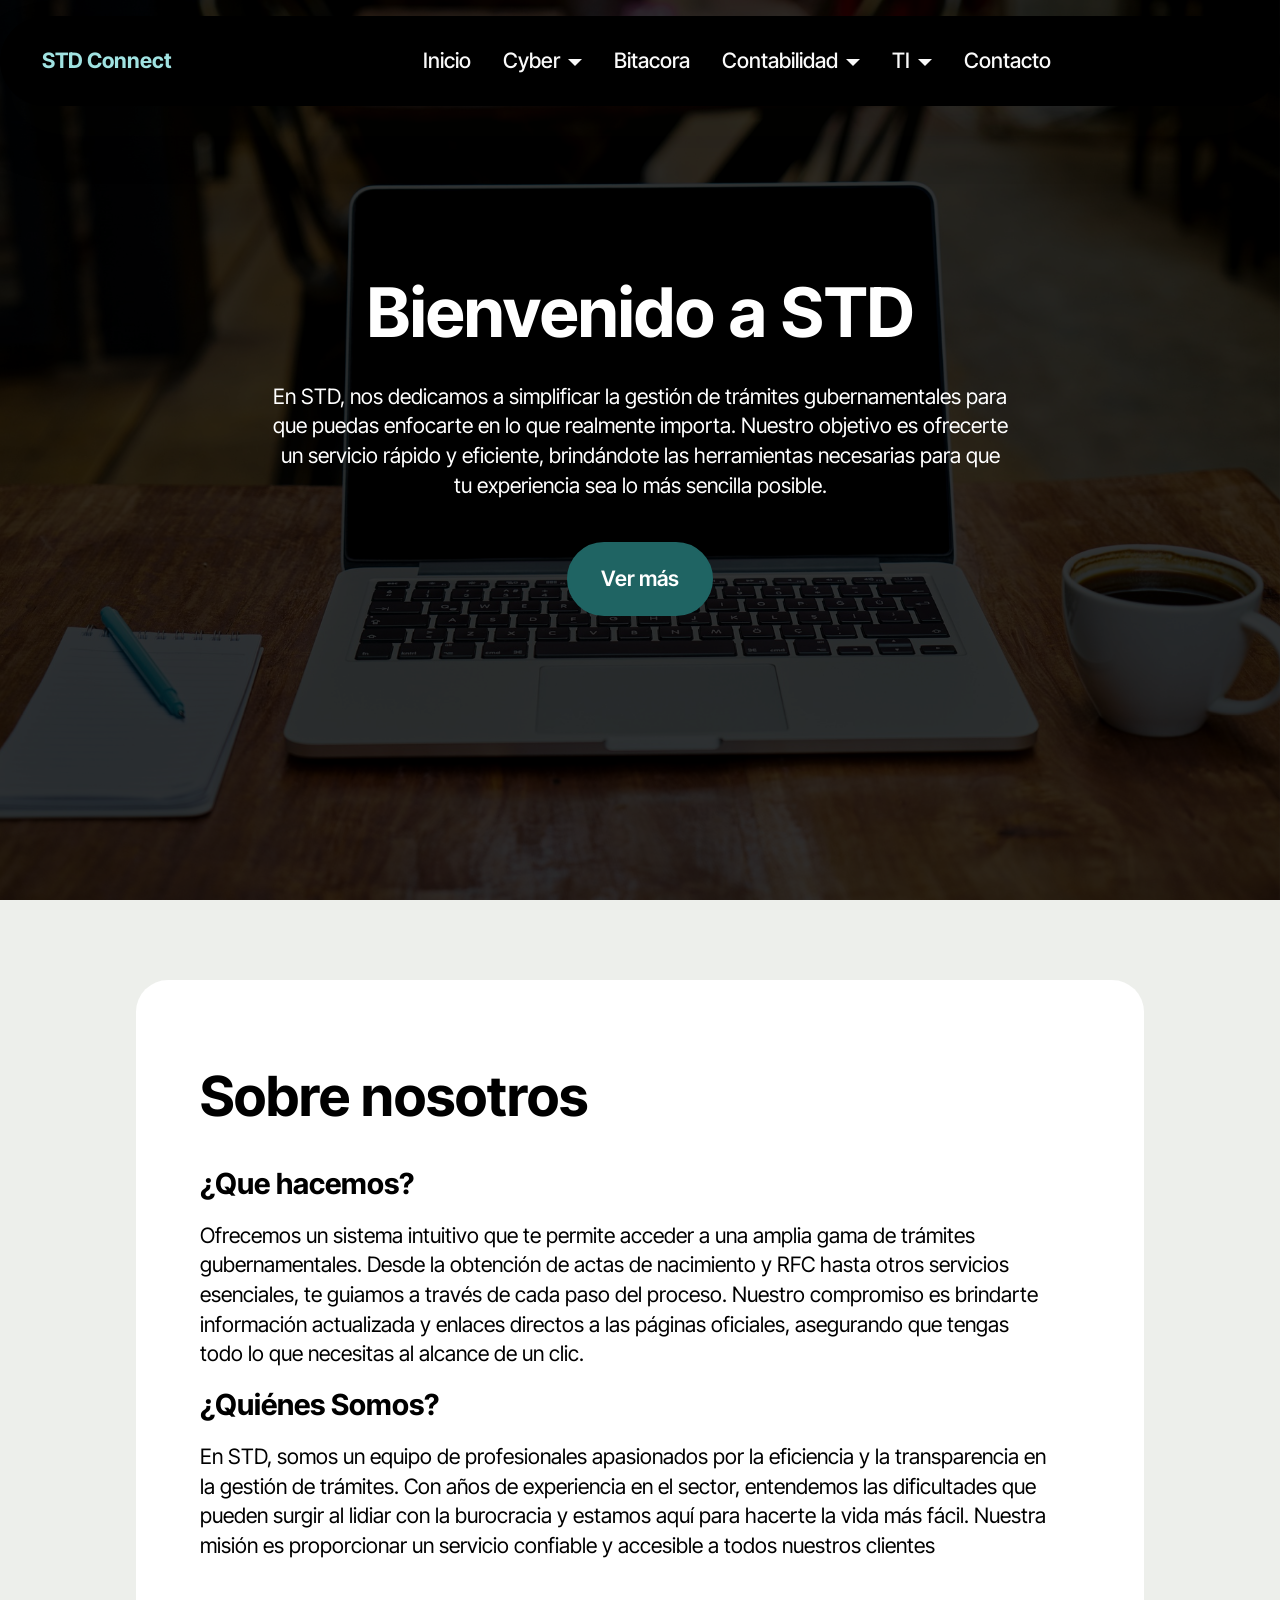
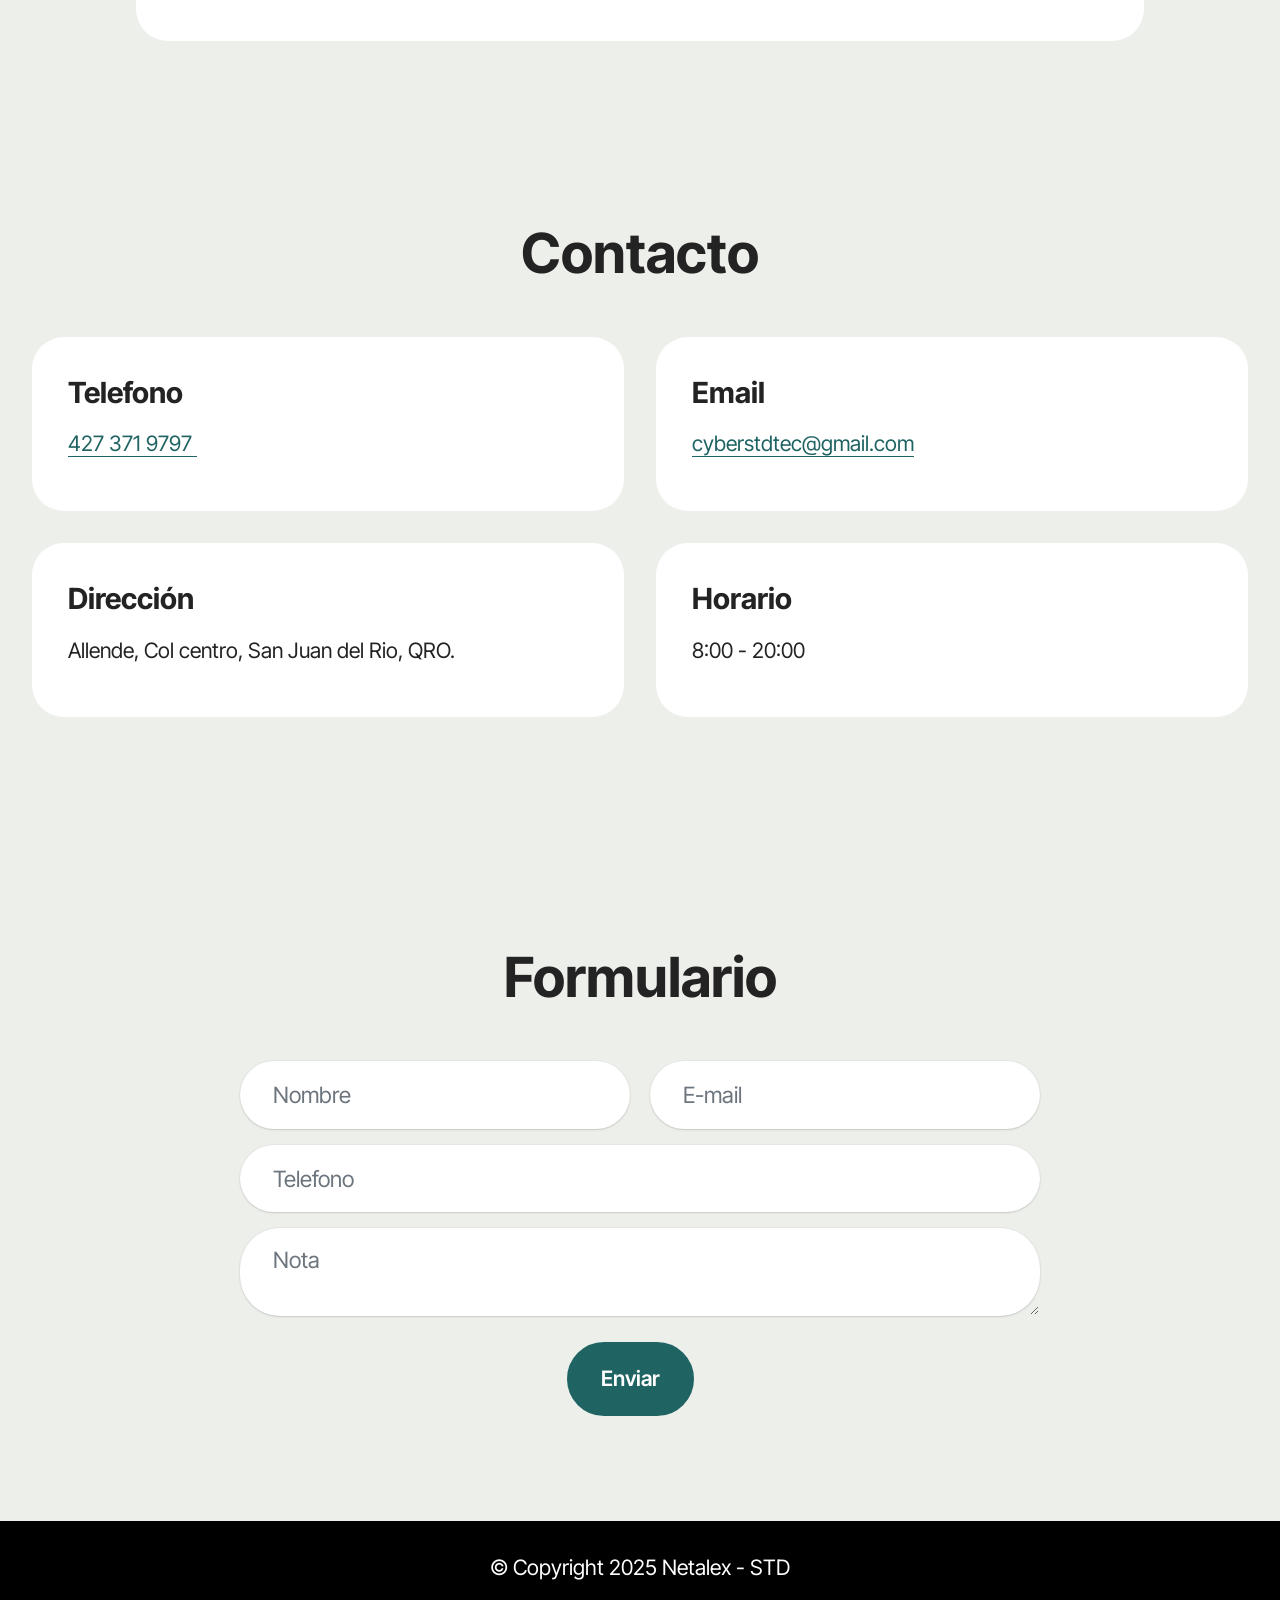
==== commit 1cce1cfd: "create github pages" ====
--- a/page1.html
+++ b/page1.html
@@ -21,7 +21,7 @@
   <link rel="stylesheet" href="assets/theme/css/style.css">
   <link rel="preload" href="https://fonts.googleapis.com/css?family=Inter+Tight:100,200,300,400,500,600,700,800,900,100i,200i,300i,400i,500i,600i,700i,800i,900i&display=swap" as="style" onload="this.onload=null;this.rel='stylesheet'">
   <noscript><link rel="stylesheet" href="https://fonts.googleapis.com/css?family=Inter+Tight:100,200,300,400,500,600,700,800,900,100i,200i,300i,400i,500i,600i,700i,800i,900i&display=swap"></noscript>
-  <link rel="preload" as="style" href="assets/mobirise/css/mbr-additional.css?v=vUhZ4S"><link rel="stylesheet" href="assets/mobirise/css/mbr-additional.css?v=vUhZ4S" type="text/css">
+  <link rel="preload" as="style" href="assets/mobirise/css/mbr-additional.css?v=7KDrTw"><link rel="stylesheet" href="assets/mobirise/css/mbr-additional.css?v=7KDrTw" type="text/css">
 
   
   
@@ -47,10 +47,10 @@
 				</div>
 			</button>
 			<div class="collapse navbar-collapse" id="navbarSupportedContent">
-				<ul class="navbar-nav nav-dropdown nav-right" data-app-modern-menu="true"><li class="nav-item"><a class="nav-link link show text-white text-primary display-4" href="index.html#header05-k">Inicio</a></li><li class="nav-item dropdown open">
-						<a class="nav-link link text-white dropdown-toggle show display-4" href="https://mobiri.se" aria-expanded="true" data-toggle="dropdown-submenu" data-bs-toggle="dropdown" data-bs-auto-close="outside">Cyber</a><div class="dropdown-menu show" aria-labelledby="dropdown-927" data-bs-popper="none"><a class="text-white dropdown-item text-primary display-4" href="https://cyberstdtec.github.io/STD-Tramites.io/" target="_blank">Tramilink</a><a class="text-white dropdown-item text-primary display-4" href="page2.html" target="_blank">Netaleex</a></div>
+				<ul class="navbar-nav nav-dropdown nav-right" data-app-modern-menu="true"><li class="nav-item"><a class="nav-link link show text-white text-primary display-4" href="index.html#header05-k">Inicio</a></li><li class="nav-item dropdown">
+						<a class="nav-link link text-white dropdown-toggle display-4" href="https://mobiri.se" aria-expanded="false" data-toggle="dropdown-submenu" data-bs-toggle="dropdown" data-bs-auto-close="outside">Cyber</a><div class="dropdown-menu" aria-labelledby="dropdown-927"><a class="text-white dropdown-item text-primary display-4" href="https://cyberstdtec.github.io/STD-Tramites.io/" target="_blank">Tramilink</a><a class="text-white dropdown-item text-primary display-4" href="page2.html" target="_blank">Netaleex</a></div>
 					</li>
-					<li class="nav-item"><a class="nav-link link text-white text-primary display-4" href="page2.html" aria-expanded="false" target="_blank">Bitacora</a></li><li class="nav-item dropdown"><a class="nav-link link text-white dropdown-toggle display-4" href="https://mobiri.se" data-toggle="dropdown-submenu" data-bs-toggle="dropdown" data-bs-auto-close="outside" aria-expanded="false">Folios</a><div class="dropdown-menu" aria-labelledby="dropdown-871"><a class="show text-white dropdown-item text-primary display-4" href="page2.html">Bitacora Folios</a><a class="show text-white dropdown-item text-primary display-4" href="https://docs.google.com/forms/d/e/1FAIpQLSf7NbTYxLDJUJ9R2FNIMrjNd4ynzIpmFrBCS4gv2vOKRI_Ejw/viewform" target="_blank">Formulario</a></div></li><li class="nav-item dropdown"><a class="nav-link link text-white dropdown-toggle display-4" href="https://mobiri.se" data-toggle="dropdown-submenu" data-bs-toggle="dropdown" data-bs-auto-close="outside" aria-expanded="false">Contabilidad</a><div class="dropdown-menu" aria-labelledby="dropdown-160"><a class="show text-white dropdown-item text-primary display-4" href="page2.html">Reportes</a></div></li><li class="nav-item dropdown"><a class="nav-link link dropdown-toggle text-white display-4" href="https://mobiri.se" data-toggle="dropdown-submenu" data-bs-toggle="dropdown" data-bs-auto-close="outside" aria-expanded="false">TI</a><div class="dropdown-menu" aria-labelledby="dropdown-695"><a class="show dropdown-item text-white text-primary display-4" href="page2.html">Generador de cotizaciones</a><a class="show dropdown-item text-white text-primary display-4" href="page2.html">Gestión de proveedores</a><a class="show dropdown-item text-white text-primary display-4" href="page2.html">Seguimiento de Pedidos</a></div></li><li class="nav-item"><a class="nav-link link show text-white text-primary display-4" href="index.html#contacts02-l">Contacto</a></li></ul>
+					<li class="nav-item"><a class="nav-link link text-white text-primary display-4" href="page2.html" aria-expanded="false" target="_blank">Bitacora</a></li><li class="nav-item dropdown open"><a class="nav-link link text-white dropdown-toggle display-4" href="https://mobiri.se" data-toggle="dropdown-submenu" data-bs-toggle="dropdown" data-bs-auto-close="outside" aria-expanded="true">Contabilidad</a><div class="dropdown-menu" aria-labelledby="dropdown-160"><a class="show text-white dropdown-item text-primary display-4" href="https://docs.google.com/spreadsheets/d/1j3qpee466in9ItLUSBs1uuowsimrMubl/edit?gid=1630385792#gid=1630385792" target="_blank">Reportes</a></div></li><li class="nav-item dropdown"><a class="nav-link link dropdown-toggle text-white display-4" href="https://mobiri.se" data-toggle="dropdown-submenu" data-bs-toggle="dropdown" data-bs-auto-close="outside" aria-expanded="false">TI</a><div class="dropdown-menu" aria-labelledby="dropdown-695"><a class="show dropdown-item text-white text-primary display-4" href="page2.html">Generador de cotizaciones</a><a class="show dropdown-item text-white text-primary display-4" href="page2.html">Gestión de proveedores</a><a class="show dropdown-item text-white text-primary display-4" href="page2.html">Seguimiento de Pedidos</a></div></li><li class="nav-item"><a class="nav-link link show text-white text-primary display-4" href="index.html#contacts02-l">Contacto</a></li></ul>
 				
 				
 			</div>
@@ -183,7 +183,7 @@
         </div>
         <div class="row justify-content-center">
             <div class="col-lg-8 mx-auto mbr-form" data-form-type="formoid">
-                <form action="https://mobirise.eu/" method="POST" class="mbr-form form-with-styler" data-form-title="Form Name"><input type="hidden" name="email" data-form-email="true" value="hjL+CNQNhv+HHjyI36DGpW7/Uik4x2Eq7GL7KI+/tzzMbk7F/u6OxKvKTYfAaegZ2nQxzKpySIQmFE1MMETiCrkO33kbu6inEKcUAXovIfw4l/Yo+h2uBnaeqpIKtRt6">
+                <form action="https://mobirise.eu/" method="POST" class="mbr-form form-with-styler" data-form-title="Form Name"><input type="hidden" name="email" data-form-email="true" value="Hve9qyu4AtlH5a1JgShLIikqSf7ULvqlzMHRD24Wn6DVTTVXG65dJFR525f8oxh8/qANSSgxL9hPe6v/chqAaNIe9mzWqg/53tySjaLOKzXWMp++yuHCxRYowGuKgSUd">
                     <div class="row">
                         <div hidden="hidden" data-form-alert="" class="alert alert-success col-12">Gracias por ponerte en contacto con nosotros, en breve nos comunicaremos contigo.</div>
                         <div hidden="hidden" data-form-alert-danger="" class="alert alert-danger col-12">
@@ -225,7 +225,7 @@
             </div>
         </div>
     </div>
-</section><section class="display-7" style="padding: 0;align-items: center;justify-content: center;flex-wrap: wrap;    align-content: center;display: flex;position: relative;height: 4rem;"><a href="https://mobiri.se/3147832" style="flex: 1 1;height: 4rem;position: absolute;width: 100%;z-index: 1;"><img alt="" style="height: 4rem;" src="[data-uri]"></a><p style="margin: 0;text-align: center;" class="display-7">&#8204;</p><a style="z-index:1" href="https://mobirise.com/offline-website-builder.html">Offline Website Builder</a></section><script src="assets/bootstrap/js/bootstrap.bundle.min.js"></script>  <script src="assets/parallax/jarallax.js"></script>  <script src="assets/smoothscroll/smooth-scroll.js"></script>  <script src="assets/ytplayer/index.js"></script>  <script src="assets/dropdown/js/navbar-dropdown.js"></script>  <script src="assets/theme/js/script.js"></script>  <script src="assets/formoid/formoid.min.js"></script>  
+</section><section class="display-7" style="padding: 0;align-items: center;justify-content: center;flex-wrap: wrap;    align-content: center;display: flex;position: relative;height: 4rem;"><a href="https://mobiri.se/3147832" style="flex: 1 1;height: 4rem;position: absolute;width: 100%;z-index: 1;"><img alt="" style="height: 4rem;" src="[data-uri]"></a><p style="margin: 0;text-align: center;" class="display-7">&#8204;</p><a style="z-index:1" href="https://mobirise.com/builder/ai-website-generator.html">AI Website Generator</a></section><script src="assets/bootstrap/js/bootstrap.bundle.min.js"></script>  <script src="assets/parallax/jarallax.js"></script>  <script src="assets/smoothscroll/smooth-scroll.js"></script>  <script src="assets/ytplayer/index.js"></script>  <script src="assets/dropdown/js/navbar-dropdown.js"></script>  <script src="assets/theme/js/script.js"></script>  <script src="assets/formoid/formoid.min.js"></script>  
   
   
  <div id="scrollToTop" class="scrollToTop mbr-arrow-up"><a style="text-align: center;"><i class="mbr-arrow-up-icon mbr-arrow-up-icon-cm cm-icon cm-icon-smallarrow-up"></i></a></div>
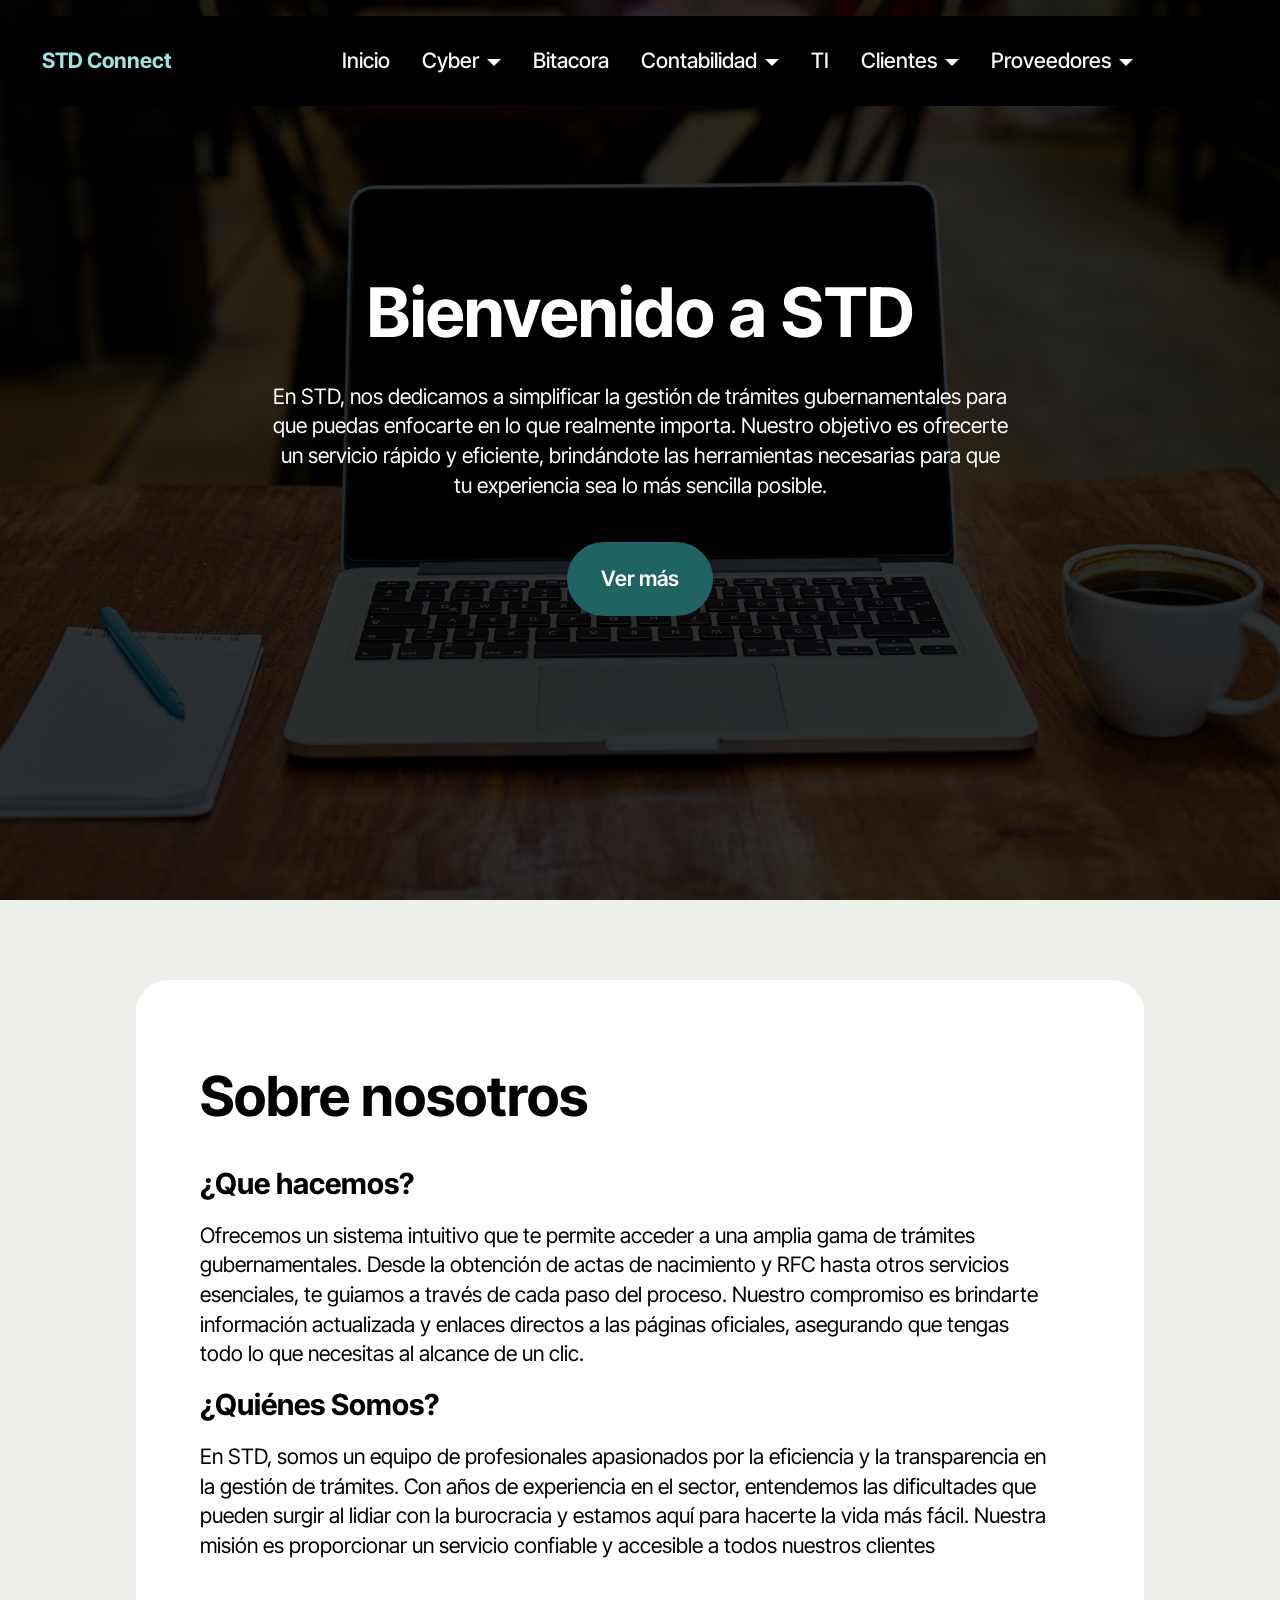
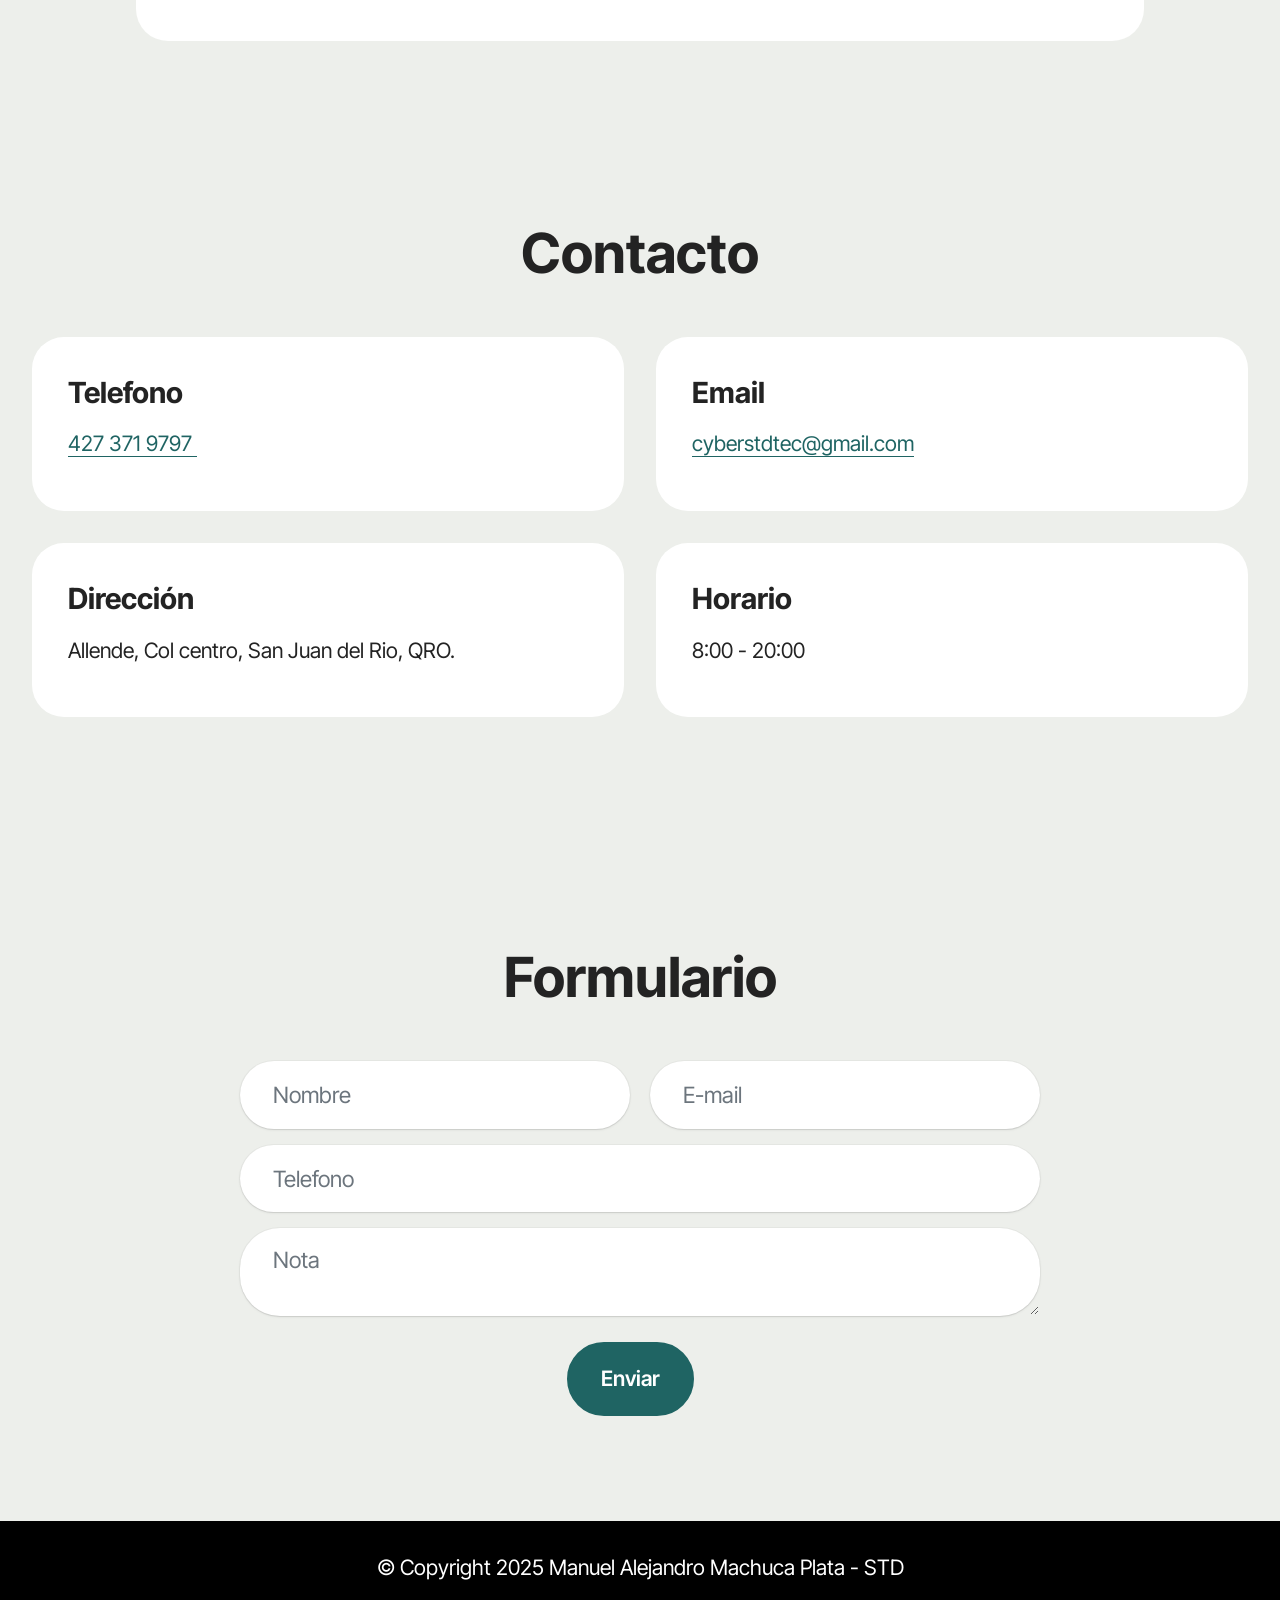
==== commit e3b395c2: "create github pages" ====
--- a/page1.html
+++ b/page1.html
@@ -21,7 +21,7 @@
   <link rel="stylesheet" href="assets/theme/css/style.css">
   <link rel="preload" href="https://fonts.googleapis.com/css?family=Inter+Tight:100,200,300,400,500,600,700,800,900,100i,200i,300i,400i,500i,600i,700i,800i,900i&display=swap" as="style" onload="this.onload=null;this.rel='stylesheet'">
   <noscript><link rel="stylesheet" href="https://fonts.googleapis.com/css?family=Inter+Tight:100,200,300,400,500,600,700,800,900,100i,200i,300i,400i,500i,600i,700i,800i,900i&display=swap"></noscript>
-  <link rel="preload" as="style" href="assets/mobirise/css/mbr-additional.css?v=7KDrTw"><link rel="stylesheet" href="assets/mobirise/css/mbr-additional.css?v=7KDrTw" type="text/css">
+  <link rel="preload" as="style" href="assets/mobirise/css/mbr-additional.css?v=hpXBa3"><link rel="stylesheet" href="assets/mobirise/css/mbr-additional.css?v=hpXBa3" type="text/css">
 
   
   
@@ -50,7 +50,7 @@
 				<ul class="navbar-nav nav-dropdown nav-right" data-app-modern-menu="true"><li class="nav-item"><a class="nav-link link show text-white text-primary display-4" href="index.html#header05-k">Inicio</a></li><li class="nav-item dropdown">
 						<a class="nav-link link text-white dropdown-toggle display-4" href="https://mobiri.se" aria-expanded="false" data-toggle="dropdown-submenu" data-bs-toggle="dropdown" data-bs-auto-close="outside">Cyber</a><div class="dropdown-menu" aria-labelledby="dropdown-927"><a class="text-white dropdown-item text-primary display-4" href="https://cyberstdtec.github.io/STD-Tramites.io/" target="_blank">Tramilink</a><a class="text-white dropdown-item text-primary display-4" href="page2.html" target="_blank">Netaleex</a></div>
 					</li>
-					<li class="nav-item"><a class="nav-link link text-white text-primary display-4" href="page2.html" aria-expanded="false" target="_blank">Bitacora</a></li><li class="nav-item dropdown open"><a class="nav-link link text-white dropdown-toggle display-4" href="https://mobiri.se" data-toggle="dropdown-submenu" data-bs-toggle="dropdown" data-bs-auto-close="outside" aria-expanded="true">Contabilidad</a><div class="dropdown-menu" aria-labelledby="dropdown-160"><a class="show text-white dropdown-item text-primary display-4" href="https://docs.google.com/spreadsheets/d/1j3qpee466in9ItLUSBs1uuowsimrMubl/edit?gid=1630385792#gid=1630385792" target="_blank">Reportes</a></div></li><li class="nav-item dropdown"><a class="nav-link link dropdown-toggle text-white display-4" href="https://mobiri.se" data-toggle="dropdown-submenu" data-bs-toggle="dropdown" data-bs-auto-close="outside" aria-expanded="false">TI</a><div class="dropdown-menu" aria-labelledby="dropdown-695"><a class="show dropdown-item text-white text-primary display-4" href="page2.html">Generador de cotizaciones</a><a class="show dropdown-item text-white text-primary display-4" href="page2.html">Gestión de proveedores</a><a class="show dropdown-item text-white text-primary display-4" href="page2.html">Seguimiento de Pedidos</a></div></li><li class="nav-item"><a class="nav-link link show text-white text-primary display-4" href="index.html#contacts02-l">Contacto</a></li></ul>
+					<li class="nav-item"><a class="nav-link link text-white text-primary display-4" href="https://docs.google.com/spreadsheets/d/1piNyu_guCZANY_gWwG6zBerGVnb2kSwq_5rddZhl3GY/edit?gid=0#gid=0" aria-expanded="false" target="_blank">Bitacora</a></li><li class="nav-item dropdown"><a class="nav-link link text-white dropdown-toggle display-4" href="https://mobiri.se" data-toggle="dropdown-submenu" data-bs-toggle="dropdown" data-bs-auto-close="outside" aria-expanded="false">Contabilidad</a><div class="dropdown-menu" aria-labelledby="dropdown-160"><a class="show text-white dropdown-item text-primary display-4" href="https://docs.google.com/spreadsheets/d/1j3qpee466in9ItLUSBs1uuowsimrMubl/edit?gid=1630385792#gid=1630385792" target="_blank">Reportes</a></div></li><li class="nav-item"><a class="nav-link link text-white display-4" href="https://mobiri.se" aria-expanded="false">TI</a></li><li class="nav-item dropdown"><a class="nav-link link text-white text-primary dropdown-toggle display-4" href="index.html#contacts02-l" data-toggle="dropdown-submenu" data-bs-toggle="dropdown" data-bs-auto-close="outside" aria-expanded="false">Clientes</a><div class="dropdown-menu" aria-labelledby="dropdown-997"><a class="show text-white text-primary dropdown-item display-4" href="index.html#contacts02-l">Gestor de Clientes</a></div></li><li class="nav-item dropdown open"><a class="nav-link link show text-white text-primary dropdown-toggle display-4" href="index.html#contacts02-l" data-toggle="dropdown-submenu" data-bs-toggle="dropdown" data-bs-auto-close="outside">Proveedores</a><div class="dropdown-menu" data-bs-popper="none" aria-labelledby="dropdown-884"><a class="show text-white text-primary dropdown-item display-4" href="index.html#contacts02-l">Gestor de Proveedores</a></div></li></ul>
 				
 				
 			</div>
@@ -183,7 +183,7 @@
         </div>
         <div class="row justify-content-center">
             <div class="col-lg-8 mx-auto mbr-form" data-form-type="formoid">
-                <form action="https://mobirise.eu/" method="POST" class="mbr-form form-with-styler" data-form-title="Form Name"><input type="hidden" name="email" data-form-email="true" value="Hve9qyu4AtlH5a1JgShLIikqSf7ULvqlzMHRD24Wn6DVTTVXG65dJFR525f8oxh8/qANSSgxL9hPe6v/chqAaNIe9mzWqg/53tySjaLOKzXWMp++yuHCxRYowGuKgSUd">
+                <form action="https://mobirise.eu/" method="POST" class="mbr-form form-with-styler" data-form-title="Form Name"><input type="hidden" name="email" data-form-email="true" value="qQVi8pXcab5kZACkMKOJ32AdXq+BXnV8IrSlOSZKR7gnR/WjnRnpEnCPvtXk/QqpeCQMJ/cVv1Da6c5A3kqYhjeYYVFWppDLJ0PE+oBrBUG/YLq5GPDrpDdRfCD/SdSh">
                     <div class="row">
                         <div hidden="hidden" data-form-alert="" class="alert alert-success col-12">Gracias por ponerte en contacto con nosotros, en breve nos comunicaremos contigo.</div>
                         <div hidden="hidden" data-form-alert-danger="" class="alert alert-danger col-12">
@@ -221,11 +221,11 @@
         <div class="media-container-row align-center mbr-white">
             <div class="col-12">
                 <p class="mbr-text mb-0 mbr-fonts-style display-7">
-                    © Copyright 2025 Netalex - STD</p>
-            </div>
-        </div>
-    </div>
-</section><section class="display-7" style="padding: 0;align-items: center;justify-content: center;flex-wrap: wrap;    align-content: center;display: flex;position: relative;height: 4rem;"><a href="https://mobiri.se/3147832" style="flex: 1 1;height: 4rem;position: absolute;width: 100%;z-index: 1;"><img alt="" style="height: 4rem;" src="[data-uri]"></a><p style="margin: 0;text-align: center;" class="display-7">&#8204;</p><a style="z-index:1" href="https://mobirise.com/builder/ai-website-generator.html">AI Website Generator</a></section><script src="assets/bootstrap/js/bootstrap.bundle.min.js"></script>  <script src="assets/parallax/jarallax.js"></script>  <script src="assets/smoothscroll/smooth-scroll.js"></script>  <script src="assets/ytplayer/index.js"></script>  <script src="assets/dropdown/js/navbar-dropdown.js"></script>  <script src="assets/theme/js/script.js"></script>  <script src="assets/formoid/formoid.min.js"></script>  
+                    © Copyright 2025 Manuel Alejandro Machuca Plata - STD</p>
+            </div>
+        </div>
+    </div>
+</section><section class="display-7" style="padding: 0;align-items: center;justify-content: center;flex-wrap: wrap;    align-content: center;display: flex;position: relative;height: 4rem;"><a href="https://mobiri.se/3147832" style="flex: 1 1;height: 4rem;position: absolute;width: 100%;z-index: 1;"><img alt="" style="height: 4rem;" src="[data-uri]"></a><p style="margin: 0;text-align: center;" class="display-7">&#8204;</p><a style="z-index:1" href="https://mobirise.com/drag-drop-website-builder.html">Drag and Drop Website Builder</a></section><script src="assets/bootstrap/js/bootstrap.bundle.min.js"></script>  <script src="assets/parallax/jarallax.js"></script>  <script src="assets/smoothscroll/smooth-scroll.js"></script>  <script src="assets/ytplayer/index.js"></script>  <script src="assets/dropdown/js/navbar-dropdown.js"></script>  <script src="assets/theme/js/script.js"></script>  <script src="assets/formoid/formoid.min.js"></script>  
   
   
  <div id="scrollToTop" class="scrollToTop mbr-arrow-up"><a style="text-align: center;"><i class="mbr-arrow-up-icon mbr-arrow-up-icon-cm cm-icon cm-icon-smallarrow-up"></i></a></div>
--- a/assets/mobirise/css/mbr-additional.css
+++ b/assets/mobirise/css/mbr-additional.css
@@ -1362,6 +1362,102 @@
 .cid-urRnOJHcRQ .content-head {
   max-width: 800px;
 }
+.cid-uKF0TZfamb {
+  padding-top: 6rem;
+  padding-bottom: 6rem;
+  background-color: #edefeb;
+}
+.cid-uKF0TZfamb .mbr-fallback-image.disabled {
+  display: none;
+}
+.cid-uKF0TZfamb .mbr-fallback-image {
+  display: block;
+  background-size: cover;
+  background-position: center center;
+  width: 100%;
+  height: 100%;
+  position: absolute;
+  top: 0;
+}
+@media (max-width: 992px) {
+  .cid-uKF0TZfamb .mbr-figure {
+    margin-top: 1.5rem;
+  }
+}
+.cid-uKF0TZfamb .row {
+  align-items: center;
+}
+@media (min-width: 992px) {
+  .cid-uKF0TZfamb .text-wrapper {
+    padding: 0 2rem;
+  }
+}
+.cid-uKF0TZfamb .media-content,
+.cid-uKF0TZfamb .mbr-figure {
+  align-self: center;
+}
+.cid-uKF0TZfamb .mbr-figure iframe {
+  width: 100%;
+  border-radius: 2rem;
+  overflow: hidden;
+}
+.cid-uKF0TZfamb .mbr-figure {
+  border-radius: 0rem;
+  overflow: hidden;
+}
+@media (min-width: 767px) {
+  .cid-uKF0TZfamb .mbr-figure {
+    border-radius: 2rem;
+  }
+}
+.cid-uKF13b3nHU {
+  padding-top: 6rem;
+  padding-bottom: 6rem;
+  background-color: #edefeb;
+}
+.cid-uKF13b3nHU .mbr-fallback-image.disabled {
+  display: none;
+}
+.cid-uKF13b3nHU .mbr-fallback-image {
+  display: block;
+  background-size: cover;
+  background-position: center center;
+  width: 100%;
+  height: 100%;
+  position: absolute;
+  top: 0;
+}
+@media (max-width: 992px) {
+  .cid-uKF13b3nHU .mbr-figure {
+    margin-top: 1.5rem;
+  }
+}
+.cid-uKF13b3nHU .row {
+  align-items: center;
+}
+@media (min-width: 992px) {
+  .cid-uKF13b3nHU .text-wrapper {
+    padding: 0 2rem;
+  }
+}
+.cid-uKF13b3nHU .media-content,
+.cid-uKF13b3nHU .mbr-figure {
+  align-self: center;
+}
+.cid-uKF13b3nHU .mbr-figure iframe {
+  width: 100%;
+  border-radius: 2rem;
+  overflow: hidden;
+}
+.cid-uKF13b3nHU .mbr-figure {
+  border-radius: 0rem;
+  overflow: hidden;
+}
+@media (min-width: 767px) {
+  .cid-uKF13b3nHU .mbr-figure {
+    border-radius: 2rem;
+  }
+}
 .cid-uFVYTq3j11 {
   padding-top: 5rem;
   padding-bottom: 5rem;
--- a/assets/mobirise/css/mbr-additional.css
+++ b/assets/mobirise/css/mbr-additional.css
@@ -1362,6 +1362,102 @@
 .cid-urRnOJHcRQ .content-head {
   max-width: 800px;
 }
+.cid-uKF0TZfamb {
+  padding-top: 6rem;
+  padding-bottom: 6rem;
+  background-color: #edefeb;
+}
+.cid-uKF0TZfamb .mbr-fallback-image.disabled {
+  display: none;
+}
+.cid-uKF0TZfamb .mbr-fallback-image {
+  display: block;
+  background-size: cover;
+  background-position: center center;
+  width: 100%;
+  height: 100%;
+  position: absolute;
+  top: 0;
+}
+@media (max-width: 992px) {
+  .cid-uKF0TZfamb .mbr-figure {
+    margin-top: 1.5rem;
+  }
+}
+.cid-uKF0TZfamb .row {
+  align-items: center;
+}
+@media (min-width: 992px) {
+  .cid-uKF0TZfamb .text-wrapper {
+    padding: 0 2rem;
+  }
+}
+.cid-uKF0TZfamb .media-content,
+.cid-uKF0TZfamb .mbr-figure {
+  align-self: center;
+}
+.cid-uKF0TZfamb .mbr-figure iframe {
+  width: 100%;
+  border-radius: 2rem;
+  overflow: hidden;
+}
+.cid-uKF0TZfamb .mbr-figure {
+  border-radius: 0rem;
+  overflow: hidden;
+}
+@media (min-width: 767px) {
+  .cid-uKF0TZfamb .mbr-figure {
+    border-radius: 2rem;
+  }
+}
+.cid-uKF13b3nHU {
+  padding-top: 6rem;
+  padding-bottom: 6rem;
+  background-color: #edefeb;
+}
+.cid-uKF13b3nHU .mbr-fallback-image.disabled {
+  display: none;
+}
+.cid-uKF13b3nHU .mbr-fallback-image {
+  display: block;
+  background-size: cover;
+  background-position: center center;
+  width: 100%;
+  height: 100%;
+  position: absolute;
+  top: 0;
+}
+@media (max-width: 992px) {
+  .cid-uKF13b3nHU .mbr-figure {
+    margin-top: 1.5rem;
+  }
+}
+.cid-uKF13b3nHU .row {
+  align-items: center;
+}
+@media (min-width: 992px) {
+  .cid-uKF13b3nHU .text-wrapper {
+    padding: 0 2rem;
+  }
+}
+.cid-uKF13b3nHU .media-content,
+.cid-uKF13b3nHU .mbr-figure {
+  align-self: center;
+}
+.cid-uKF13b3nHU .mbr-figure iframe {
+  width: 100%;
+  border-radius: 2rem;
+  overflow: hidden;
+}
+.cid-uKF13b3nHU .mbr-figure {
+  border-radius: 0rem;
+  overflow: hidden;
+}
+@media (min-width: 767px) {
+  .cid-uKF13b3nHU .mbr-figure {
+    border-radius: 2rem;
+  }
+}
 .cid-uFVYTq3j11 {
   padding-top: 5rem;
   padding-bottom: 5rem;
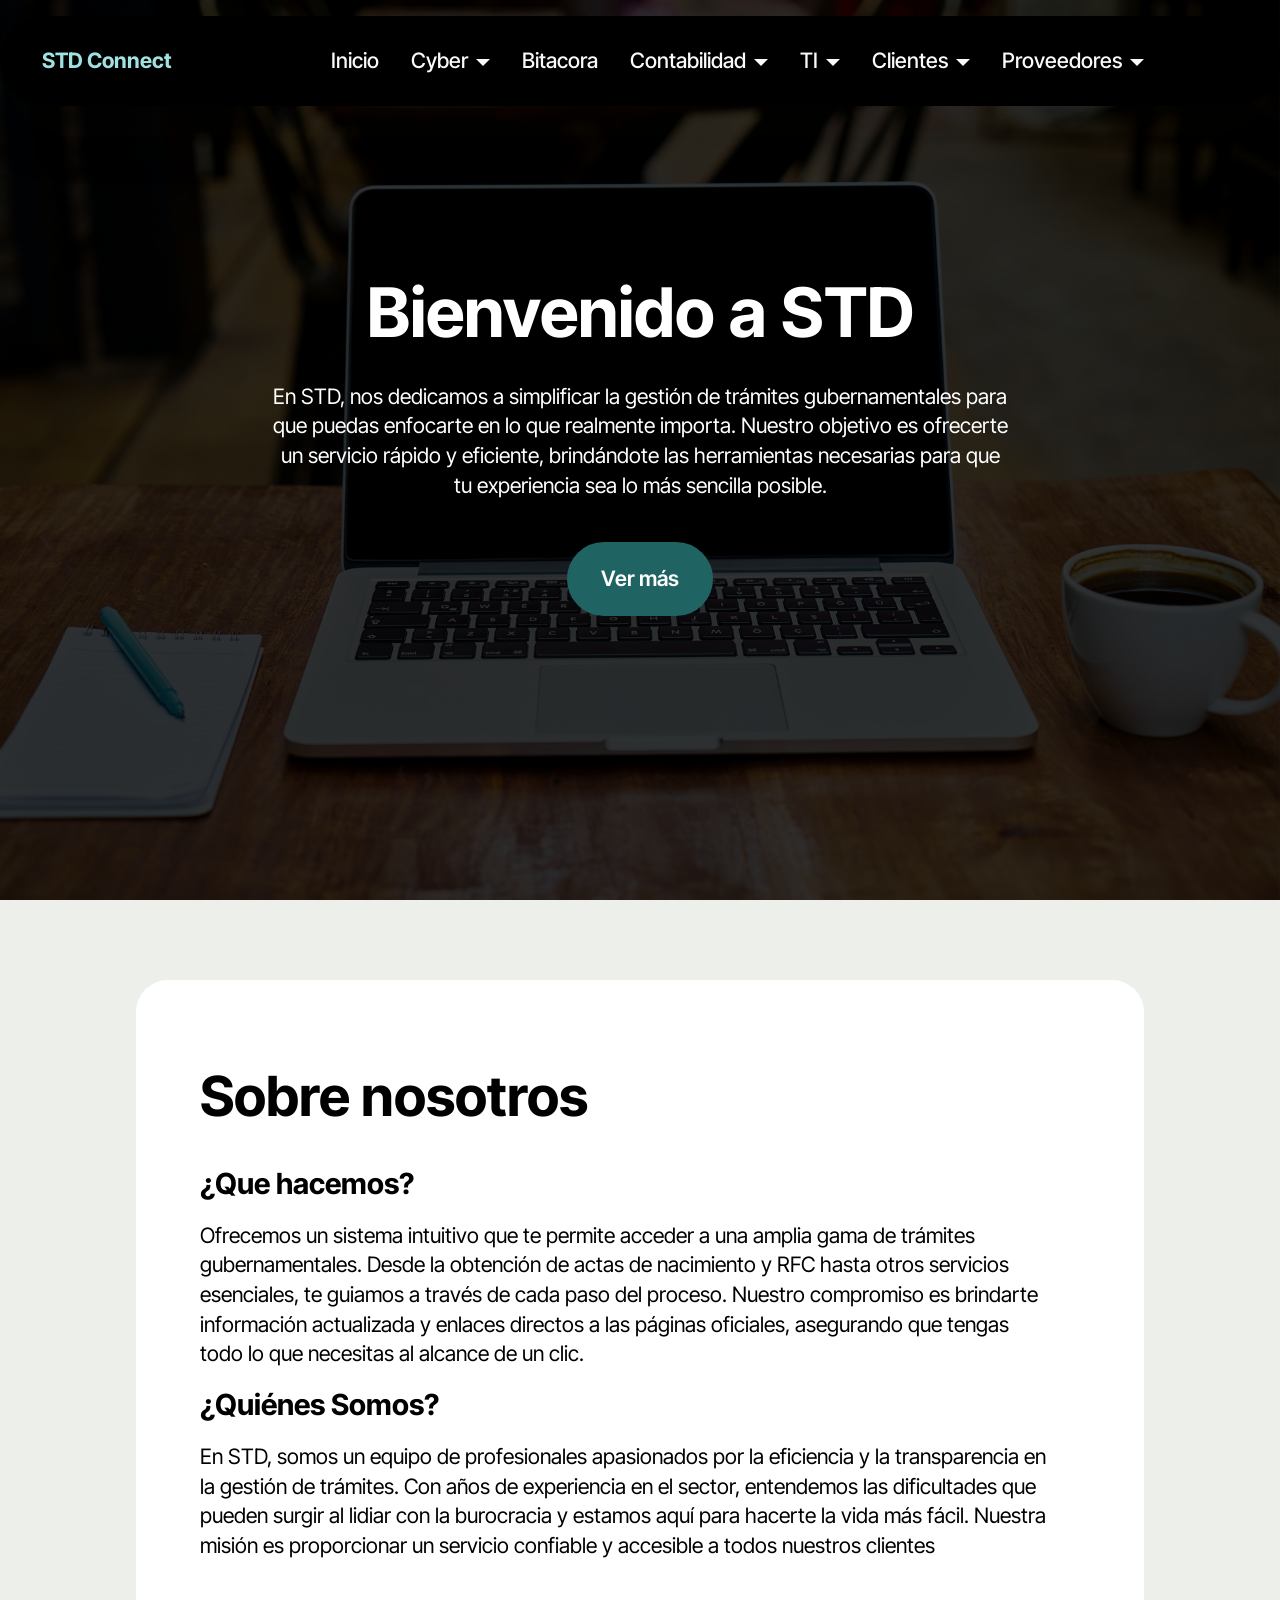
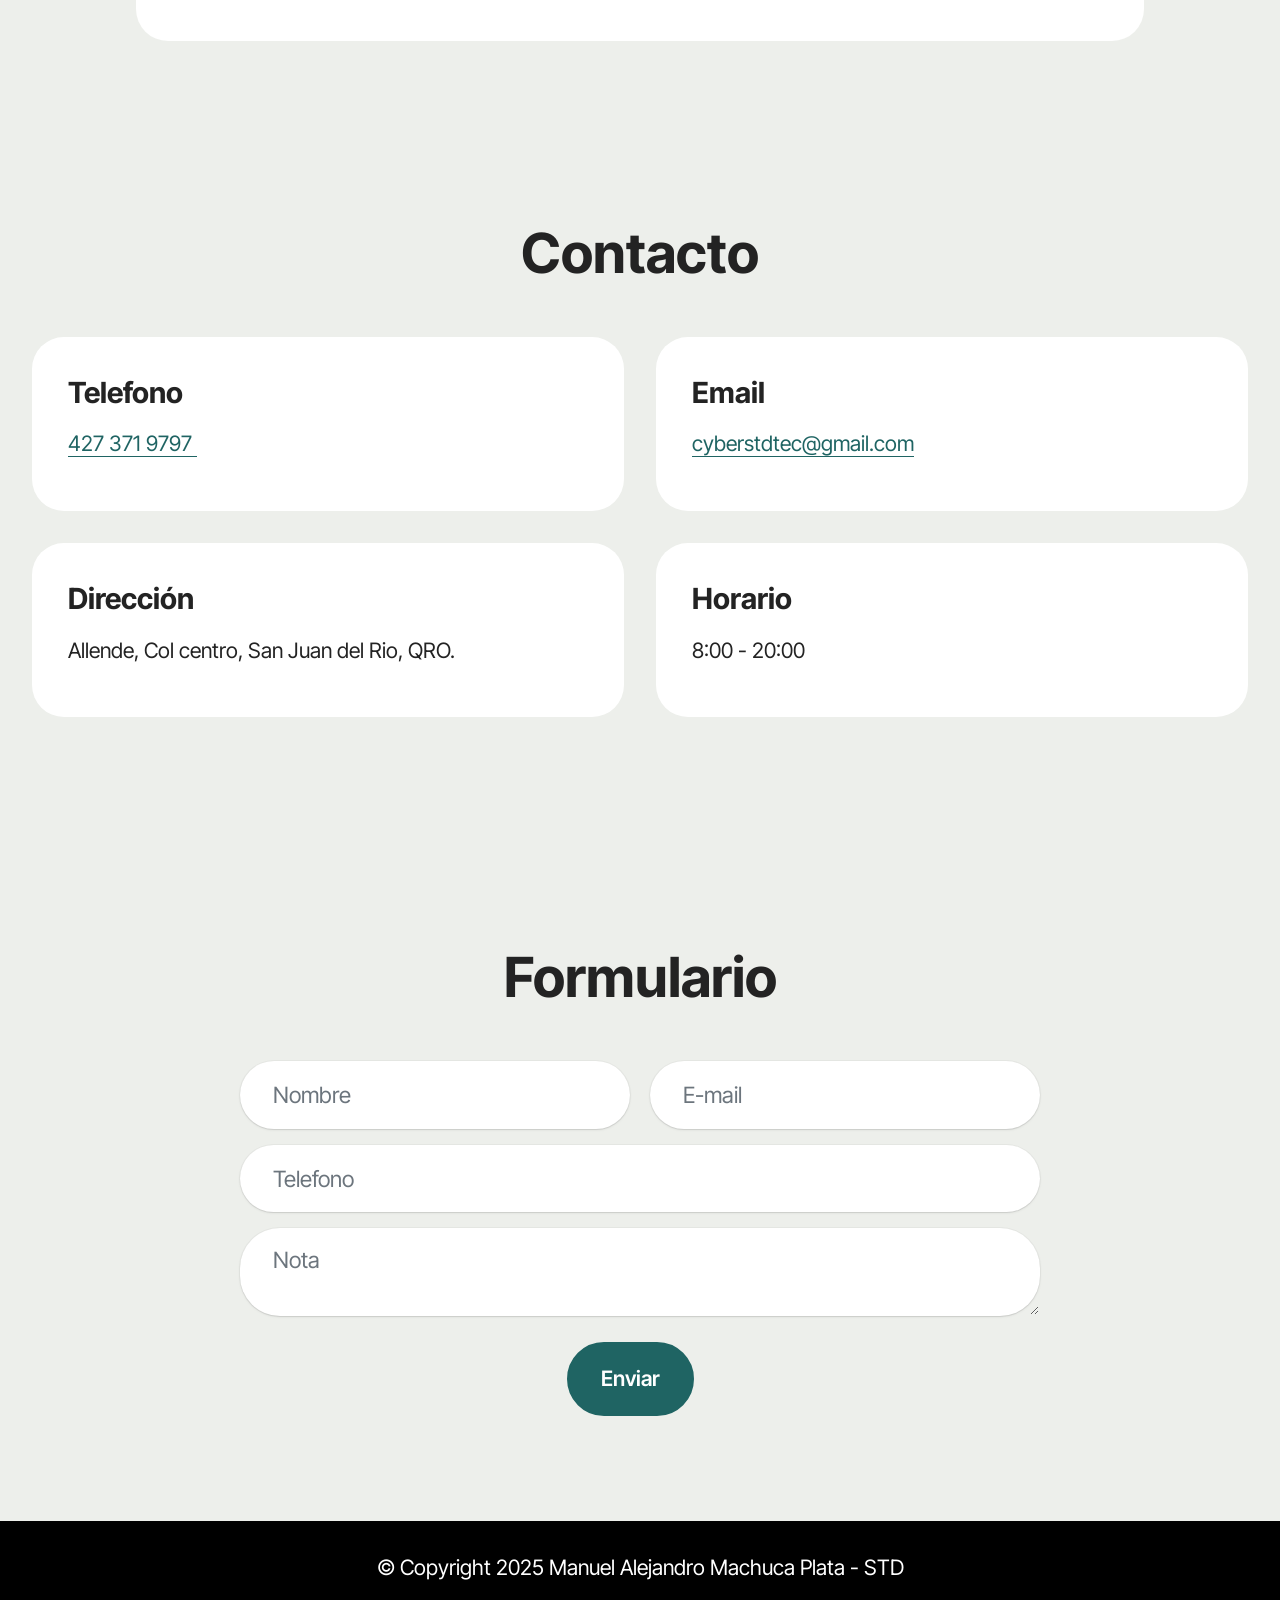
==== commit d65148d1: "create github pages" ====
--- a/page1.html
+++ b/page1.html
@@ -21,7 +21,7 @@
   <link rel="stylesheet" href="assets/theme/css/style.css">
   <link rel="preload" href="https://fonts.googleapis.com/css?family=Inter+Tight:100,200,300,400,500,600,700,800,900,100i,200i,300i,400i,500i,600i,700i,800i,900i&display=swap" as="style" onload="this.onload=null;this.rel='stylesheet'">
   <noscript><link rel="stylesheet" href="https://fonts.googleapis.com/css?family=Inter+Tight:100,200,300,400,500,600,700,800,900,100i,200i,300i,400i,500i,600i,700i,800i,900i&display=swap"></noscript>
-  <link rel="preload" as="style" href="assets/mobirise/css/mbr-additional.css?v=hpXBa3"><link rel="stylesheet" href="assets/mobirise/css/mbr-additional.css?v=hpXBa3" type="text/css">
+  <link rel="preload" as="style" href="assets/mobirise/css/mbr-additional.css?v=cKKvbh"><link rel="stylesheet" href="assets/mobirise/css/mbr-additional.css?v=cKKvbh" type="text/css">
 
   
   
@@ -50,7 +50,7 @@
 				<ul class="navbar-nav nav-dropdown nav-right" data-app-modern-menu="true"><li class="nav-item"><a class="nav-link link show text-white text-primary display-4" href="index.html#header05-k">Inicio</a></li><li class="nav-item dropdown">
 						<a class="nav-link link text-white dropdown-toggle display-4" href="https://mobiri.se" aria-expanded="false" data-toggle="dropdown-submenu" data-bs-toggle="dropdown" data-bs-auto-close="outside">Cyber</a><div class="dropdown-menu" aria-labelledby="dropdown-927"><a class="text-white dropdown-item text-primary display-4" href="https://cyberstdtec.github.io/STD-Tramites.io/" target="_blank">Tramilink</a><a class="text-white dropdown-item text-primary display-4" href="page2.html" target="_blank">Netaleex</a></div>
 					</li>
-					<li class="nav-item"><a class="nav-link link text-white text-primary display-4" href="https://docs.google.com/spreadsheets/d/1piNyu_guCZANY_gWwG6zBerGVnb2kSwq_5rddZhl3GY/edit?gid=0#gid=0" aria-expanded="false" target="_blank">Bitacora</a></li><li class="nav-item dropdown"><a class="nav-link link text-white dropdown-toggle display-4" href="https://mobiri.se" data-toggle="dropdown-submenu" data-bs-toggle="dropdown" data-bs-auto-close="outside" aria-expanded="false">Contabilidad</a><div class="dropdown-menu" aria-labelledby="dropdown-160"><a class="show text-white dropdown-item text-primary display-4" href="https://docs.google.com/spreadsheets/d/1j3qpee466in9ItLUSBs1uuowsimrMubl/edit?gid=1630385792#gid=1630385792" target="_blank">Reportes</a></div></li><li class="nav-item"><a class="nav-link link text-white display-4" href="https://mobiri.se" aria-expanded="false">TI</a></li><li class="nav-item dropdown"><a class="nav-link link text-white text-primary dropdown-toggle display-4" href="index.html#contacts02-l" data-toggle="dropdown-submenu" data-bs-toggle="dropdown" data-bs-auto-close="outside" aria-expanded="false">Clientes</a><div class="dropdown-menu" aria-labelledby="dropdown-997"><a class="show text-white text-primary dropdown-item display-4" href="index.html#contacts02-l">Gestor de Clientes</a></div></li><li class="nav-item dropdown open"><a class="nav-link link show text-white text-primary dropdown-toggle display-4" href="index.html#contacts02-l" data-toggle="dropdown-submenu" data-bs-toggle="dropdown" data-bs-auto-close="outside">Proveedores</a><div class="dropdown-menu" data-bs-popper="none" aria-labelledby="dropdown-884"><a class="show text-white text-primary dropdown-item display-4" href="index.html#contacts02-l">Gestor de Proveedores</a></div></li></ul>
+					<li class="nav-item"><a class="nav-link link text-white text-primary display-4" href="https://docs.google.com/spreadsheets/d/1piNyu_guCZANY_gWwG6zBerGVnb2kSwq_5rddZhl3GY/edit?gid=0#gid=0" aria-expanded="false" target="_blank">Bitacora</a></li><li class="nav-item dropdown"><a class="nav-link link text-white dropdown-toggle display-4" href="https://mobiri.se" data-toggle="dropdown-submenu" data-bs-toggle="dropdown" data-bs-auto-close="outside" aria-expanded="false">Contabilidad</a><div class="dropdown-menu" aria-labelledby="dropdown-160"><a class="show text-white dropdown-item text-primary display-4" href="https://docs.google.com/spreadsheets/d/1j3qpee466in9ItLUSBs1uuowsimrMubl/edit?gid=1630385792#gid=1630385792" target="_blank">Reportes</a></div></li><li class="nav-item dropdown"><a class="nav-link link text-white dropdown-toggle display-4" href="https://mobiri.se" aria-expanded="false" data-toggle="dropdown-submenu" data-bs-toggle="dropdown" data-bs-auto-close="outside">TI</a><div class="dropdown-menu" aria-labelledby="dropdown-899"><a class="text-white dropdown-item display-4" href="https://mobiri.se">Folios</a></div></li><li class="nav-item dropdown"><a class="nav-link link text-white text-primary dropdown-toggle display-4" href="index.html#contacts02-l" data-toggle="dropdown-submenu" data-bs-toggle="dropdown" data-bs-auto-close="outside" aria-expanded="false">Clientes</a><div class="dropdown-menu" aria-labelledby="dropdown-997"><a class="show text-white text-primary dropdown-item display-4" href="index.html#contacts02-l">Gestor de Clientes</a></div></li><li class="nav-item dropdown"><a class="nav-link link show text-white text-primary dropdown-toggle display-4" href="index.html#contacts02-l" data-toggle="dropdown-submenu" data-bs-toggle="dropdown" data-bs-auto-close="outside">Proveedores</a><div class="dropdown-menu" data-bs-popper="none" aria-labelledby="dropdown-884"><a class="show text-white text-primary dropdown-item display-4" href="index.html#contacts02-l">Gestor de Proveedores</a></div></li></ul>
 				
 				
 			</div>
@@ -183,7 +183,7 @@
         </div>
         <div class="row justify-content-center">
             <div class="col-lg-8 mx-auto mbr-form" data-form-type="formoid">
-                <form action="https://mobirise.eu/" method="POST" class="mbr-form form-with-styler" data-form-title="Form Name"><input type="hidden" name="email" data-form-email="true" value="qQVi8pXcab5kZACkMKOJ32AdXq+BXnV8IrSlOSZKR7gnR/WjnRnpEnCPvtXk/QqpeCQMJ/cVv1Da6c5A3kqYhjeYYVFWppDLJ0PE+oBrBUG/YLq5GPDrpDdRfCD/SdSh">
+                <form action="https://mobirise.eu/" method="POST" class="mbr-form form-with-styler" data-form-title="Form Name"><input type="hidden" name="email" data-form-email="true" value="zm1yoUd6b/yEOCmfG0muSjTv656PYfy2IAi68r2A4vavZ9oqAaX0Fy9R8F3HnRC6SD4DC8DDQ5z386mFFK7xIEYFaCnjjIx2okMuwWPi8m5rN8P8UUNlQIW6QdyhUPpW">
                     <div class="row">
                         <div hidden="hidden" data-form-alert="" class="alert alert-success col-12">Gracias por ponerte en contacto con nosotros, en breve nos comunicaremos contigo.</div>
                         <div hidden="hidden" data-form-alert-danger="" class="alert alert-danger col-12">
@@ -225,7 +225,7 @@
             </div>
         </div>
     </div>
-</section><section class="display-7" style="padding: 0;align-items: center;justify-content: center;flex-wrap: wrap;    align-content: center;display: flex;position: relative;height: 4rem;"><a href="https://mobiri.se/3147832" style="flex: 1 1;height: 4rem;position: absolute;width: 100%;z-index: 1;"><img alt="" style="height: 4rem;" src="[data-uri]"></a><p style="margin: 0;text-align: center;" class="display-7">&#8204;</p><a style="z-index:1" href="https://mobirise.com/drag-drop-website-builder.html">Drag and Drop Website Builder</a></section><script src="assets/bootstrap/js/bootstrap.bundle.min.js"></script>  <script src="assets/parallax/jarallax.js"></script>  <script src="assets/smoothscroll/smooth-scroll.js"></script>  <script src="assets/ytplayer/index.js"></script>  <script src="assets/dropdown/js/navbar-dropdown.js"></script>  <script src="assets/theme/js/script.js"></script>  <script src="assets/formoid/formoid.min.js"></script>  
+</section><section class="display-7" style="padding: 0;align-items: center;justify-content: center;flex-wrap: wrap;    align-content: center;display: flex;position: relative;height: 4rem;"><a href="https://mobiri.se/3147832" style="flex: 1 1;height: 4rem;position: absolute;width: 100%;z-index: 1;"><img alt="" style="height: 4rem;" src="[data-uri]"></a><p style="margin: 0;text-align: center;" class="display-7">&#8204;</p><a style="z-index:1" href="https://mobirise.com/builder/no-code-website-builder.html">No Code Website Builder</a></section><script src="assets/bootstrap/js/bootstrap.bundle.min.js"></script>  <script src="assets/parallax/jarallax.js"></script>  <script src="assets/smoothscroll/smooth-scroll.js"></script>  <script src="assets/ytplayer/index.js"></script>  <script src="assets/dropdown/js/navbar-dropdown.js"></script>  <script src="assets/theme/js/script.js"></script>  <script src="assets/formoid/formoid.min.js"></script>  
   
   
  <div id="scrollToTop" class="scrollToTop mbr-arrow-up"><a style="text-align: center;"><i class="mbr-arrow-up-icon mbr-arrow-up-icon-cm cm-icon cm-icon-smallarrow-up"></i></a></div>
